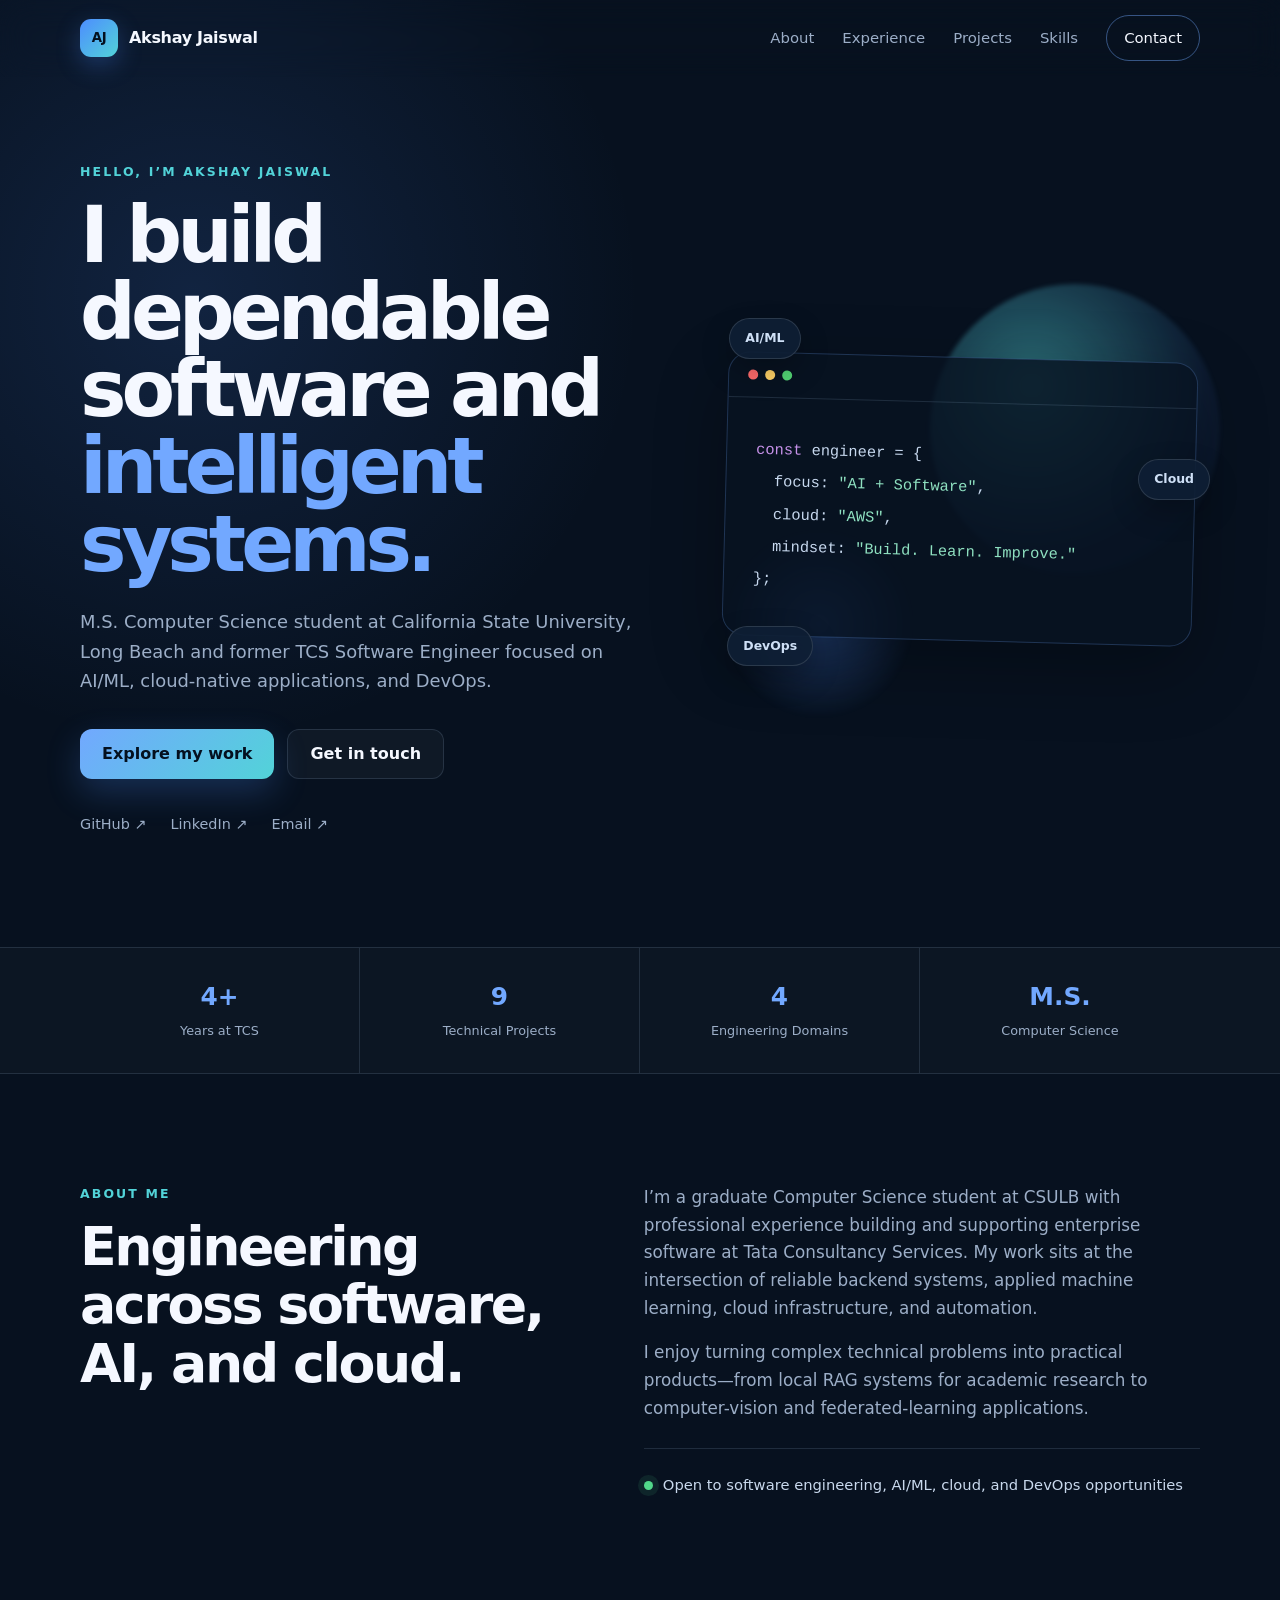
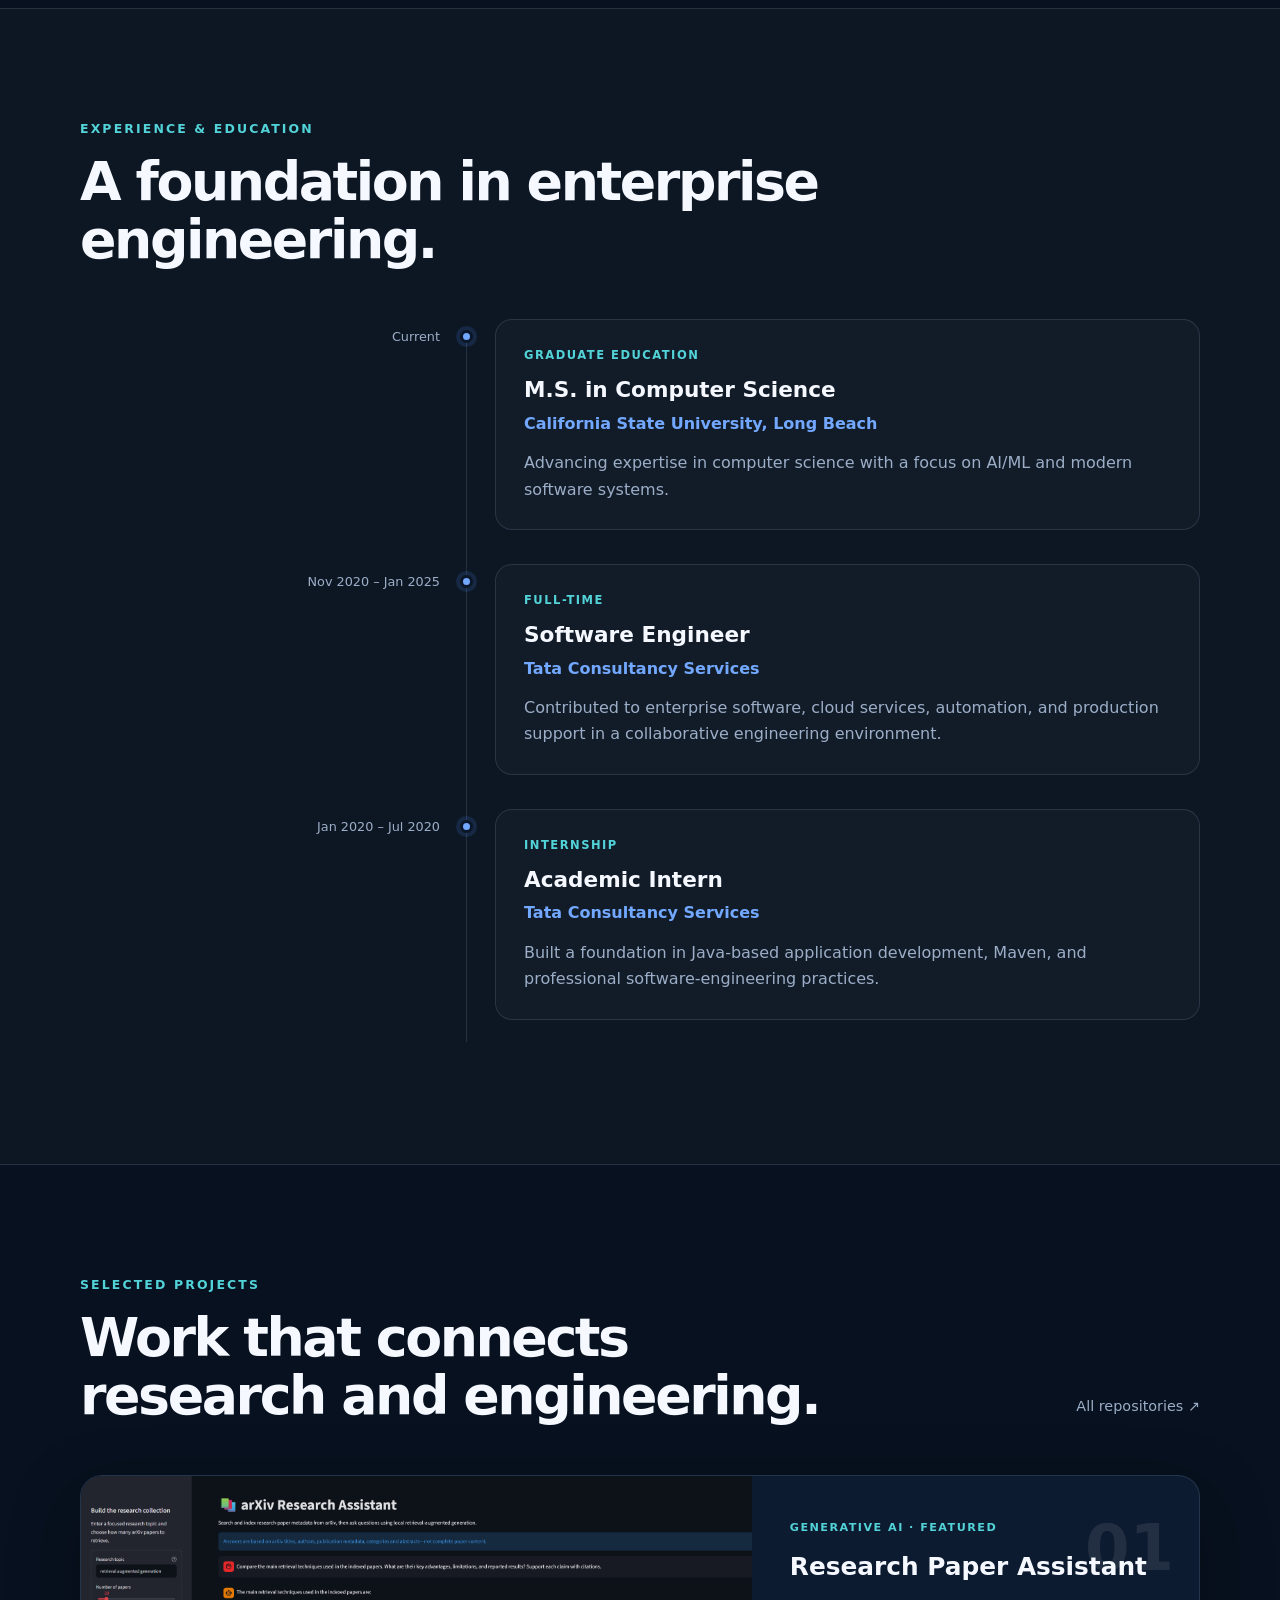
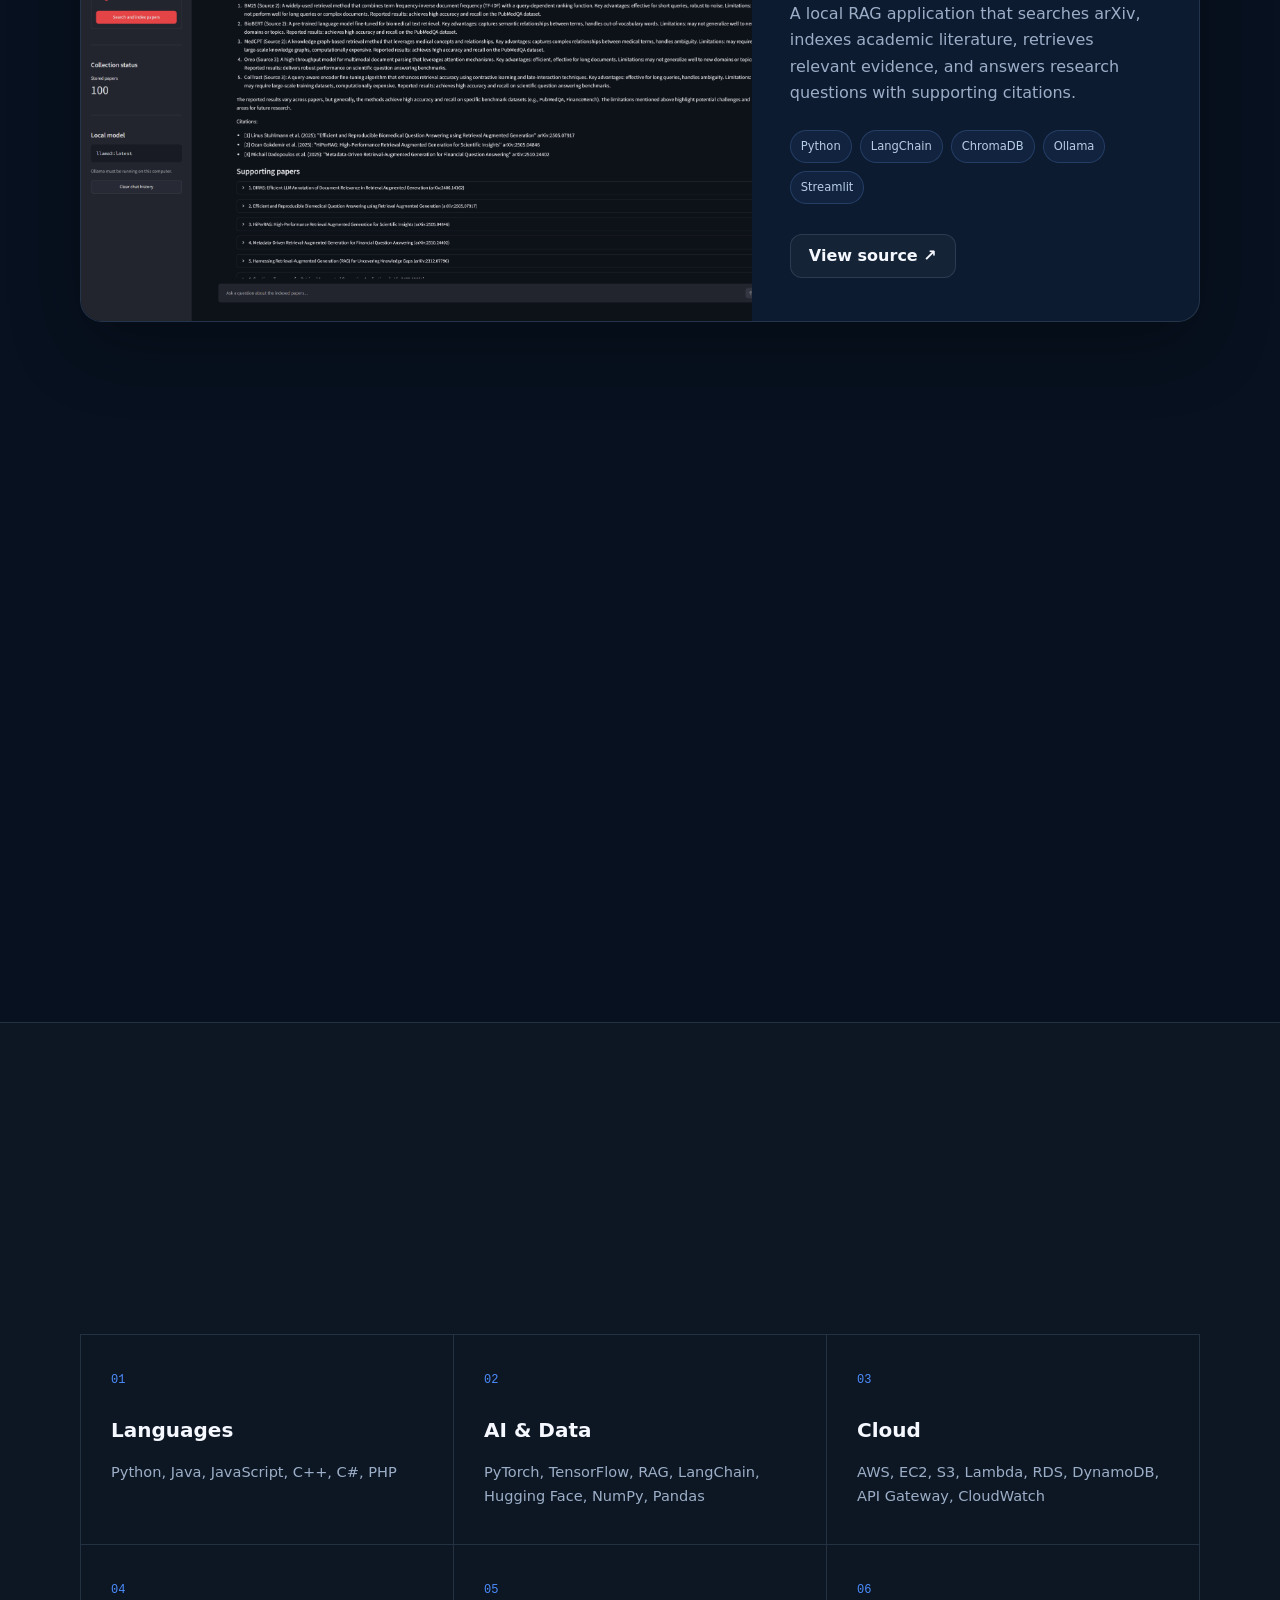
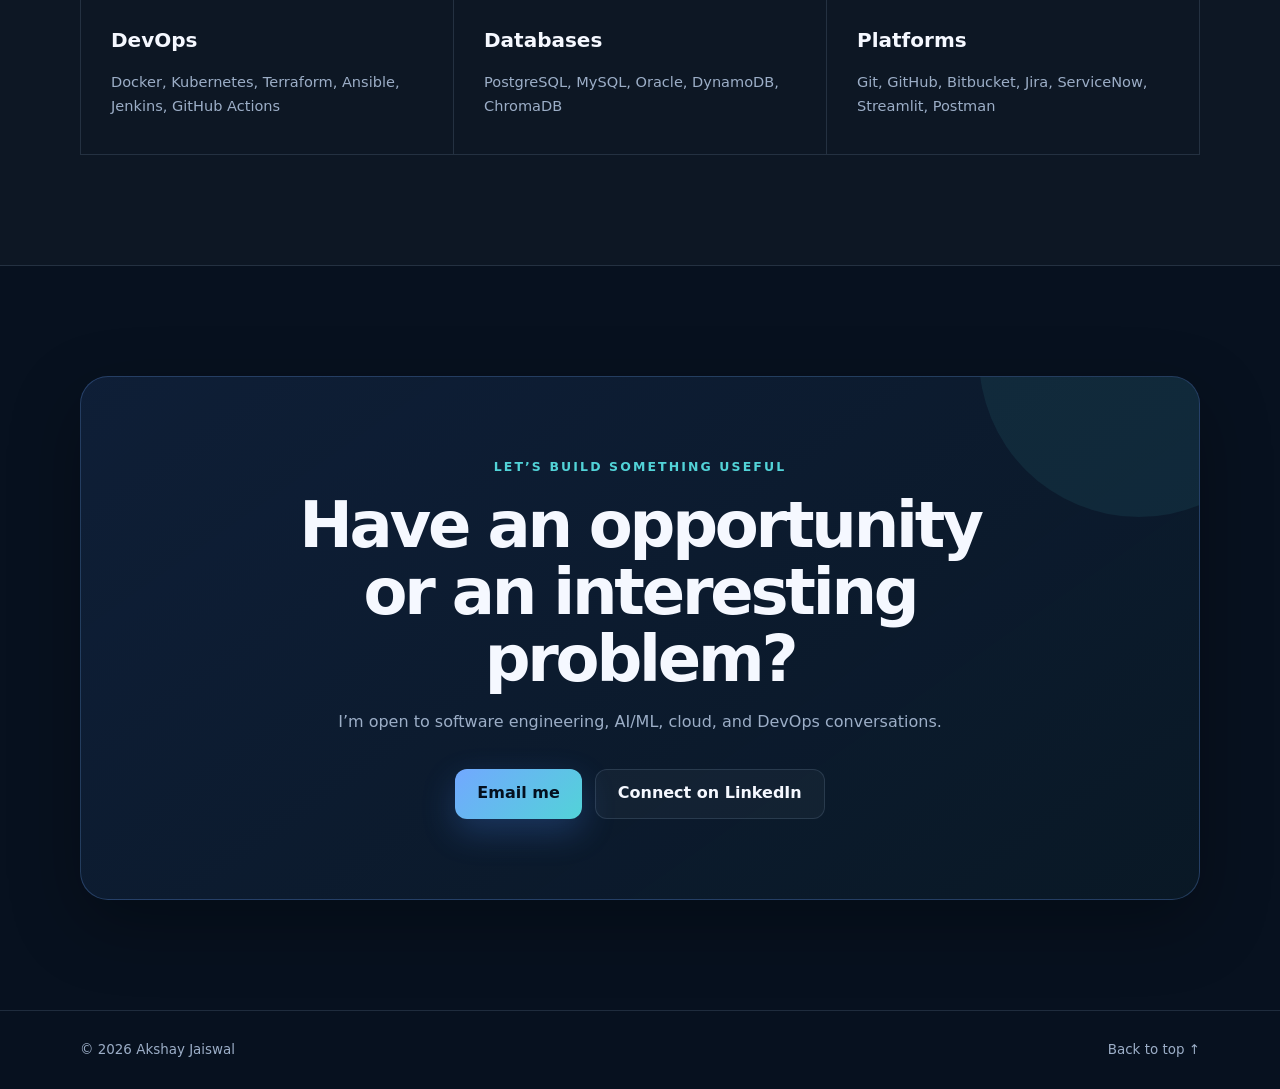
==== index.html @ 60b6bd36 "Publish portfolio website" ====
<!doctype html>
<html lang="en">
  <head>
    <meta charset="UTF-8" />
    <meta name="viewport" content="width=device-width, initial-scale=1.0" />
    <meta
      name="description"
      content="Akshay Jaiswal — Software, AI/ML, Cloud and DevOps Engineer. M.S. Computer Science student at CSULB and former TCS Software Engineer."
    />
    <meta name="theme-color" content="#07111f" />
    <title>Akshay Jaiswal | Software & AI/ML Engineer</title>
    <link rel="stylesheet" href="styles.css" />
  </head>
  <body>
    <header class="site-header" id="top">
      <nav class="nav container" aria-label="Main navigation">
        <a class="brand" href="#top" aria-label="Akshay Jaiswal home">
          <span class="brand-mark">AJ</span>
          <span>Akshay Jaiswal</span>
        </a>
        <button class="menu-toggle" type="button" aria-expanded="false" aria-controls="nav-links">
          <span></span><span></span><span></span>
          <span class="sr-only">Open navigation</span>
        </button>
        <div class="nav-links" id="nav-links">
          <a href="#about">About</a>
          <a href="#experience">Experience</a>
          <a href="#projects">Projects</a>
          <a href="#skills">Skills</a>
          <a class="nav-cta" href="#contact">Contact</a>
        </div>
      </nav>
    </header>

    <main>
      <section class="hero section container" aria-labelledby="hero-title">
        <div class="hero-copy reveal">
          <p class="eyebrow">Hello, I’m Akshay Jaiswal</p>
          <h1 id="hero-title">
            I build dependable software and
            <span>intelligent systems.</span>
          </h1>
          <p class="hero-description">
            M.S. Computer Science student at California State University, Long Beach and former
            TCS Software Engineer focused on AI/ML, cloud-native applications, and DevOps.
          </p>
          <div class="hero-actions">
            <a class="button primary" href="#projects">Explore my work</a>
            <a class="button secondary" href="mailto:jaiswalakshay57@gmail.com">Get in touch</a>
          </div>
          <div class="hero-links" aria-label="Social links">
            <a href="https://github.com/Jaiswal-Akshay" target="_blank" rel="noreferrer">GitHub ↗</a>
            <a href="https://www.linkedin.com/in/akshay-jaiswal-profile/" target="_blank" rel="noreferrer">LinkedIn ↗</a>
            <a href="mailto:jaiswalakshay57@gmail.com">Email ↗</a>
          </div>
        </div>

        <div class="hero-visual reveal" aria-label="Engineering focus areas">
          <div class="orb orb-one"></div>
          <div class="orb orb-two"></div>
          <div class="code-window">
            <div class="window-bar"><span></span><span></span><span></span></div>
            <div class="code-content">
              <p><span class="code-muted">const</span> engineer = {</p>
              <p>&nbsp;&nbsp;focus: <span class="code-string">"AI + Software"</span>,</p>
              <p>&nbsp;&nbsp;cloud: <span class="code-string">"AWS"</span>,</p>
              <p>&nbsp;&nbsp;mindset: <span class="code-string">"Build. Learn. Improve."</span></p>
              <p>};</p>
            </div>
          </div>
          <div class="floating-chip chip-one">AI/ML</div>
          <div class="floating-chip chip-two">Cloud</div>
          <div class="floating-chip chip-three">DevOps</div>
        </div>
      </section>

      <section class="metrics" aria-label="Profile highlights">
        <div class="container metric-grid">
          <div><strong>4+</strong><span>Years at TCS</span></div>
          <div><strong>9</strong><span>Technical Projects</span></div>
          <div><strong>4</strong><span>Engineering Domains</span></div>
          <div><strong>M.S.</strong><span>Computer Science</span></div>
        </div>
      </section>

      <section class="section container split-section" id="about" aria-labelledby="about-title">
        <div class="section-heading reveal">
          <p class="eyebrow">About me</p>
          <h2 id="about-title">Engineering across software, AI, and cloud.</h2>
        </div>
        <div class="about-copy reveal">
          <p>
            I’m a graduate Computer Science student at CSULB with professional experience building
            and supporting enterprise software at Tata Consultancy Services. My work sits at the
            intersection of reliable backend systems, applied machine learning, cloud infrastructure,
            and automation.
          </p>
          <p>
            I enjoy turning complex technical problems into practical products—from local RAG systems
            for academic research to computer-vision and federated-learning applications.
          </p>
          <div class="availability">
            <span class="status-dot"></span>
            Open to software engineering, AI/ML, cloud, and DevOps opportunities
          </div>
        </div>
      </section>

      <section class="section section-muted" id="experience" aria-labelledby="experience-title">
        <div class="container">
          <div class="section-heading reveal">
            <p class="eyebrow">Experience & education</p>
            <h2 id="experience-title">A foundation in enterprise engineering.</h2>
          </div>
          <div class="timeline">
            <article class="timeline-item reveal">
              <div class="timeline-marker"></div>
              <div class="timeline-date">Current</div>
              <div class="timeline-card">
                <p class="role-type">Graduate Education</p>
                <h3>M.S. in Computer Science</h3>
                <p class="organization">California State University, Long Beach</p>
                <p>Advancing expertise in computer science with a focus on AI/ML and modern software systems.</p>
              </div>
            </article>
            <article class="timeline-item reveal">
              <div class="timeline-marker"></div>
              <div class="timeline-date">Nov 2020 – Jan 2025</div>
              <div class="timeline-card">
                <p class="role-type">Full-time</p>
                <h3>Software Engineer</h3>
                <p class="organization">Tata Consultancy Services</p>
                <p>Contributed to enterprise software, cloud services, automation, and production support in a collaborative engineering environment.</p>
              </div>
            </article>
            <article class="timeline-item reveal">
              <div class="timeline-marker"></div>
              <div class="timeline-date">Jan 2020 – Jul 2020</div>
              <div class="timeline-card">
                <p class="role-type">Internship</p>
                <h3>Academic Intern</h3>
                <p class="organization">Tata Consultancy Services</p>
                <p>Built a foundation in Java-based application development, Maven, and professional software-engineering practices.</p>
              </div>
            </article>
          </div>
        </div>
      </section>

      <section class="section container" id="projects" aria-labelledby="projects-title">
        <div class="section-heading project-heading reveal">
          <div>
            <p class="eyebrow">Selected projects</p>
            <h2 id="projects-title">Work that connects research and engineering.</h2>
          </div>
          <a class="text-link" href="https://github.com/Jaiswal-Akshay?tab=repositories" target="_blank" rel="noreferrer">All repositories ↗</a>
        </div>

        <div class="featured-project reveal">
          <div class="project-image research-image">
            <img src="assets/research-paper-assistant.png" alt="Research Paper Assistant Streamlit interface" />
          </div>
          <div class="project-content">
            <div class="project-number">01</div>
            <p class="project-type">Generative AI · Featured</p>
            <h3>Research Paper Assistant</h3>
            <p>
              A local RAG application that searches arXiv, indexes academic literature, retrieves
              relevant evidence, and answers research questions with supporting citations.
            </p>
            <ul class="tag-list" aria-label="Technologies">
              <li>Python</li><li>LangChain</li><li>ChromaDB</li><li>Ollama</li><li>Streamlit</li>
            </ul>
            <a class="button secondary small" href="https://github.com/Jaiswal-Akshay/Research-Paper-Assistant" target="_blank" rel="noreferrer">View source ↗</a>
          </div>
        </div>

        <div class="project-grid">
          <article class="project-card reveal">
            <div class="card-icon">🧠</div>
            <p class="project-type">Medical AI</p>
            <h3>ChestX AI Assistant</h3>
            <p>An AI-assisted medical imaging project focused on chest X-ray analysis and practical clinical decision support.</p>
            <ul class="tag-list"><li>Python</li><li>Deep Learning</li><li>Computer Vision</li></ul>
            <a href="https://github.com/Jaiswal-Akshay/ChestX-AI-Assistant" target="_blank" rel="noreferrer">View project ↗</a>
          </article>
          <article class="project-card reveal">
            <div class="card-icon">🤝</div>
            <p class="project-type">Distributed ML</p>
            <h3>Federated Learning</h3>
            <p>Exploration of decentralized model training and model-merging techniques for privacy-aware machine learning.</p>
            <ul class="tag-list"><li>Federated Learning</li><li>PyTorch</li><li>Model Merging</li></ul>
            <a href="https://github.com/Jaiswal-Akshay/Federated-Learning---Merging-Models" target="_blank" rel="noreferrer">View project ↗</a>
          </article>
          <article class="project-card reveal">
            <div class="card-icon">🚗</div>
            <p class="project-type">Generative AI</p>
            <h3>CAR-GANs</h3>
            <p>A generative adversarial network project exploring image generation and representation learning for automobiles.</p>
            <ul class="tag-list"><li>GANs</li><li>PyTorch</li><li>Computer Vision</li></ul>
            <a href="https://github.com/Jaiswal-Akshay/CAR-GANs" target="_blank" rel="noreferrer">View project ↗</a>
          </article>
        </div>

        <details class="more-projects reveal">
          <summary>View more projects</summary>
          <div class="compact-project-grid">
            <a href="https://github.com/Jaiswal-Akshay/Machine-Vision" target="_blank" rel="noreferrer"><span>👁️</span>Machine Vision<small>Computer vision</small></a>
            <a href="https://github.com/Jaiswal-Akshay/Pneumonia-Detection-with-Transfer-Learning" target="_blank" rel="noreferrer"><span>🩺</span>Pneumonia Detection<small>Transfer learning</small></a>
            <a href="https://github.com/Jaiswal-Akshay/Diffie-Hellman" target="_blank" rel="noreferrer"><span>🔐</span>Diffie-Hellman<small>Cryptography</small></a>
            <a href="https://github.com/Jaiswal-Akshay/Zero-to-GANS" target="_blank" rel="noreferrer"><span>📚</span>Zero to GANs<small>Deep learning</small></a>
            <a href="https://github.com/AshuAhlawat/QuizLet" target="_blank" rel="noreferrer"><span>📝</span>QuizLet<small>Web application</small></a>
          </div>
        </details>
      </section>

      <section class="section section-muted" id="skills" aria-labelledby="skills-title">
        <div class="container">
          <div class="section-heading reveal">
            <p class="eyebrow">Technical toolkit</p>
            <h2 id="skills-title">Technologies I use to ship ideas.</h2>
          </div>
          <div class="skills-grid">
            <article class="skill-group reveal"><span>01</span><h3>Languages</h3><p>Python, Java, JavaScript, C++, C#, PHP</p></article>
            <article class="skill-group reveal"><span>02</span><h3>AI & Data</h3><p>PyTorch, TensorFlow, RAG, LangChain, Hugging Face, NumPy, Pandas</p></article>
            <article class="skill-group reveal"><span>03</span><h3>Cloud</h3><p>AWS, EC2, S3, Lambda, RDS, DynamoDB, API Gateway, CloudWatch</p></article>
            <article class="skill-group reveal"><span>04</span><h3>DevOps</h3><p>Docker, Kubernetes, Terraform, Ansible, Jenkins, GitHub Actions</p></article>
            <article class="skill-group reveal"><span>05</span><h3>Databases</h3><p>PostgreSQL, MySQL, Oracle, DynamoDB, ChromaDB</p></article>
            <article class="skill-group reveal"><span>06</span><h3>Platforms</h3><p>Git, GitHub, Bitbucket, Jira, ServiceNow, Streamlit, Postman</p></article>
          </div>
        </div>
      </section>

      <section class="section container contact" id="contact" aria-labelledby="contact-title">
        <div class="contact-panel reveal">
          <p class="eyebrow">Let’s build something useful</p>
          <h2 id="contact-title">Have an opportunity or an interesting problem?</h2>
          <p>I’m open to software engineering, AI/ML, cloud, and DevOps conversations.</p>
          <div class="hero-actions">
            <a class="button primary" href="mailto:jaiswalakshay57@gmail.com">Email me</a>
            <a class="button secondary" href="https://www.linkedin.com/in/akshay-jaiswal-profile/" target="_blank" rel="noreferrer">Connect on LinkedIn</a>
          </div>
        </div>
      </section>
    </main>

    <footer class="footer">
      <div class="container">
        <p>© <span id="year"></span> Akshay Jaiswal</p>
        <a href="#top">Back to top ↑</a>
      </div>
    </footer>
    <script src="script.js"></script>
  </body>
</html>
---- styles.css ----
:root {
  --bg: #07111f;
  --bg-soft: #0b1728;
  --panel: rgba(15, 31, 53, 0.8);
  --panel-solid: #0f1f35;
  --text: #f5f8ff;
  --muted: #9caec7;
  --blue: #4d8dff;
  --blue-bright: #72a8ff;
  --cyan: #52d3d8;
  --line: rgba(158, 184, 218, 0.16);
  --shadow: 0 24px 70px rgba(0, 0, 0, 0.3);
  --radius: 22px;
}

* { box-sizing: border-box; }
html { scroll-behavior: smooth; }
body {
  margin: 0;
  color: var(--text);
  background:
    radial-gradient(circle at 15% 5%, rgba(77, 141, 255, 0.15), transparent 28rem),
    var(--bg);
  font-family: Inter, ui-sans-serif, system-ui, -apple-system, BlinkMacSystemFont, "Segoe UI", sans-serif;
  line-height: 1.65;
}
a { color: inherit; text-decoration: none; }
img { display: block; max-width: 100%; }
.container { width: min(1120px, calc(100% - 40px)); margin-inline: auto; }
.section { padding: 110px 0; }
.section-muted { background: rgba(255, 255, 255, 0.025); border-block: 1px solid var(--line); }
.sr-only { position: absolute; width: 1px; height: 1px; padding: 0; margin: -1px; overflow: hidden; clip: rect(0, 0, 0, 0); white-space: nowrap; border: 0; }

.site-header { position: sticky; top: 0; z-index: 20; border-bottom: 1px solid transparent; backdrop-filter: blur(16px); }
.site-header.scrolled { background: rgba(7, 17, 31, 0.86); border-color: var(--line); }
.nav { min-height: 76px; display: flex; align-items: center; justify-content: space-between; }
.brand { display: inline-flex; align-items: center; gap: 11px; font-weight: 750; letter-spacing: -0.02em; }
.brand-mark { display: grid; place-items: center; width: 38px; height: 38px; border-radius: 11px; background: linear-gradient(135deg, var(--blue), var(--cyan)); color: #04101f; font-size: 0.83rem; box-shadow: 0 8px 24px rgba(77, 141, 255, 0.28); }
.nav-links { display: flex; align-items: center; gap: 28px; color: var(--muted); font-size: 0.93rem; }
.nav-links a { transition: color 180ms ease; }
.nav-links a:hover { color: var(--text); }
.nav-cta { padding: 10px 17px; border: 1px solid rgba(114, 168, 255, 0.45); border-radius: 999px; color: var(--text) !important; }
.menu-toggle { display: none; background: transparent; border: 0; padding: 8px; }
.menu-toggle span:not(.sr-only) { display: block; width: 24px; height: 2px; margin: 5px; background: var(--text); }

.hero { min-height: 780px; display: grid; grid-template-columns: 1.08fr 0.92fr; gap: 75px; align-items: center; padding-top: 85px; }
.eyebrow { margin: 0 0 14px; color: var(--cyan); font-size: 0.78rem; font-weight: 800; letter-spacing: 0.17em; text-transform: uppercase; }
h1, h2, h3, p { margin-top: 0; }
h1 { max-width: 760px; margin-bottom: 24px; font-size: clamp(3.1rem, 6.1vw, 5.9rem); line-height: 0.99; letter-spacing: -0.064em; }
h1 span { display: block; color: var(--blue-bright); }
.hero-description { max-width: 680px; color: var(--muted); font-size: 1.12rem; }
.hero-actions { display: flex; flex-wrap: wrap; gap: 13px; margin-top: 33px; }
.button { display: inline-flex; align-items: center; justify-content: center; min-height: 50px; padding: 0 22px; border-radius: 12px; font-weight: 750; transition: transform 180ms ease, border-color 180ms ease, background 180ms ease; }
.button:hover { transform: translateY(-2px); }
.button.primary { color: #04101f; background: linear-gradient(135deg, var(--blue-bright), var(--cyan)); box-shadow: 0 13px 34px rgba(77, 141, 255, 0.24); }
.button.secondary { border: 1px solid var(--line); background: rgba(255, 255, 255, 0.035); }
.button.secondary:hover { border-color: rgba(114, 168, 255, 0.55); }
.button.small { min-height: 44px; padding-inline: 18px; }
.hero-links { display: flex; flex-wrap: wrap; gap: 24px; margin-top: 34px; color: var(--muted); font-size: 0.9rem; }
.hero-links a:hover, .text-link:hover { color: var(--blue-bright); }

.hero-visual { position: relative; min-height: 470px; display: grid; place-items: center; }
.code-window { position: relative; z-index: 2; width: min(100%, 470px); overflow: hidden; border: 1px solid rgba(114, 168, 255, 0.23); border-radius: var(--radius); background: rgba(8, 19, 34, 0.82); box-shadow: var(--shadow); transform: rotate(1.5deg); }
.window-bar { display: flex; gap: 7px; padding: 17px 19px; border-bottom: 1px solid var(--line); }
.window-bar span { width: 10px; height: 10px; border-radius: 50%; background: #ff6b6b; }
.window-bar span:nth-child(2) { background: #ffd166; }
.window-bar span:nth-child(3) { background: #52d273; }
.code-content { padding: 36px 29px 40px; color: #c7d8ee; font: 0.96rem/2.1 ui-monospace, SFMono-Regular, Menlo, monospace; }
.code-content p { margin-bottom: 0; }
.code-muted { color: #c792ea; }
.code-string { color: #8fe1c1; }
.orb { position: absolute; border-radius: 50%; filter: blur(2px); }
.orb-one { width: 290px; height: 290px; right: -20px; top: 20px; background: radial-gradient(circle at 35% 35%, rgba(82, 211, 216, 0.48), rgba(77, 141, 255, 0.08) 65%, transparent); }
.orb-two { width: 190px; height: 190px; left: 5px; bottom: 15px; background: radial-gradient(circle at 50% 50%, rgba(77, 141, 255, 0.34), transparent 70%); }
.floating-chip { position: absolute; z-index: 3; padding: 9px 15px; border: 1px solid rgba(255, 255, 255, 0.12); border-radius: 999px; background: rgba(15, 31, 53, 0.92); color: #cfe0f6; font-size: 0.78rem; font-weight: 750; box-shadow: 0 12px 30px rgba(0, 0, 0, 0.24); }
.chip-one { top: 54px; left: 10px; }
.chip-two { right: -10px; top: 195px; }
.chip-three { left: 8px; bottom: 68px; }

.metrics { border-block: 1px solid var(--line); background: rgba(255, 255, 255, 0.02); }
.metric-grid { display: grid; grid-template-columns: repeat(4, 1fr); }
.metric-grid div { padding: 29px 22px; text-align: center; border-right: 1px solid var(--line); }
.metric-grid div:last-child { border-right: 0; }
.metric-grid strong { display: block; color: var(--blue-bright); font-size: 1.55rem; }
.metric-grid span { color: var(--muted); font-size: 0.8rem; }

.split-section { display: grid; grid-template-columns: 0.92fr 1.08fr; gap: 90px; }
.section-heading { margin-bottom: 50px; }
.section-heading h2 { max-width: 750px; margin: 0; font-size: clamp(2.25rem, 4.2vw, 3.8rem); line-height: 1.08; letter-spacing: -0.045em; }
.split-section .section-heading { margin-bottom: 0; }
.about-copy { color: var(--muted); font-size: 1.05rem; }
.availability { display: flex; align-items: center; gap: 10px; margin-top: 26px; padding-top: 24px; border-top: 1px solid var(--line); color: #c9d9ed; font-size: 0.92rem; }
.status-dot { width: 9px; height: 9px; border-radius: 50%; background: #51d88a; box-shadow: 0 0 0 6px rgba(81, 216, 138, 0.1); }

.timeline { position: relative; max-width: 900px; margin-left: auto; }
.timeline::before { content: ""; position: absolute; left: 166px; top: 12px; bottom: 12px; width: 1px; background: var(--line); }
.timeline-item { position: relative; display: grid; grid-template-columns: 140px 1fr; gap: 55px; padding-bottom: 34px; }
.timeline-marker { position: absolute; left: 160px; top: 11px; width: 13px; height: 13px; border: 3px solid var(--bg-soft); border-radius: 50%; background: var(--blue-bright); box-shadow: 0 0 0 4px rgba(77, 141, 255, 0.14); }
.timeline-date { padding-top: 7px; color: var(--muted); font-size: 0.8rem; text-align: right; }
.timeline-card { padding: 26px 28px; border: 1px solid var(--line); border-radius: 17px; background: rgba(255, 255, 255, 0.025); }
.timeline-card h3 { margin-bottom: 3px; font-size: 1.35rem; }
.role-type { margin-bottom: 7px; color: var(--cyan); font-size: 0.72rem; font-weight: 800; letter-spacing: 0.13em; text-transform: uppercase; }
.organization { margin-bottom: 13px; color: var(--blue-bright); font-weight: 700; }
.timeline-card p:last-child { margin-bottom: 0; color: var(--muted); }

.project-heading { display: flex; align-items: end; justify-content: space-between; gap: 30px; }
.text-link { flex: 0 0 auto; padding-bottom: 7px; color: var(--muted); font-size: 0.9rem; }
.featured-project { display: grid; grid-template-columns: 1.2fr 0.8fr; overflow: hidden; border: 1px solid var(--line); border-radius: var(--radius); background: var(--panel); box-shadow: var(--shadow); }
.project-image { min-height: 440px; background: #101826; }
.project-image img { width: 100%; height: 100%; object-fit: cover; object-position: left top; opacity: 0.89; transition: transform 500ms ease, opacity 300ms ease; }
.featured-project:hover .project-image img { transform: scale(1.025); opacity: 1; }
.project-content { position: relative; padding: 43px 38px; }
.project-number { position: absolute; top: 20px; right: 25px; color: rgba(255, 255, 255, 0.09); font-size: 4rem; font-weight: 900; }
.project-type { margin-bottom: 9px; color: var(--cyan); font-size: 0.7rem; font-weight: 850; letter-spacing: 0.13em; text-transform: uppercase; }
.project-content h3, .project-card h3 { margin-bottom: 13px; font-size: 1.55rem; }
.project-content > p:not(.project-type), .project-card > p:not(.project-type) { color: var(--muted); }
.tag-list { display: flex; flex-wrap: wrap; gap: 8px; margin: 24px 0 30px; padding: 0; list-style: none; }
.tag-list li { padding: 6px 10px; border: 1px solid rgba(114, 168, 255, 0.2); border-radius: 999px; color: #b9cce5; background: rgba(77, 141, 255, 0.07); font-size: 0.72rem; }
.project-grid { display: grid; grid-template-columns: repeat(3, 1fr); gap: 20px; margin-top: 20px; }
.project-card { position: relative; padding: 30px; border: 1px solid var(--line); border-radius: 18px; background: rgba(255, 255, 255, 0.025); transition: transform 220ms ease, border-color 220ms ease, background 220ms ease; }
.project-card:hover { transform: translateY(-5px); border-color: rgba(114, 168, 255, 0.35); background: rgba(255, 255, 255, 0.04); }
.card-icon { margin-bottom: 33px; font-size: 1.75rem; }
.project-card .tag-list { margin-bottom: 25px; }
.project-card > a { color: var(--blue-bright); font-weight: 750; font-size: 0.86rem; }
.more-projects { margin-top: 22px; border: 1px solid var(--line); border-radius: 18px; background: rgba(255, 255, 255, 0.02); }
.more-projects summary { padding: 21px 25px; cursor: pointer; color: #d7e5f7; font-weight: 750; }
.compact-project-grid { display: grid; grid-template-columns: repeat(5, 1fr); gap: 1px; border-top: 1px solid var(--line); background: var(--line); }
.compact-project-grid a { min-height: 145px; display: flex; flex-direction: column; justify-content: center; padding: 20px; background: var(--bg-soft); font-weight: 700; }
.compact-project-grid a:hover { background: #10233c; }
.compact-project-grid span { margin-bottom: 12px; font-size: 1.35rem; }
.compact-project-grid small { margin-top: 5px; color: var(--muted); font-weight: 500; }

.skills-grid { display: grid; grid-template-columns: repeat(3, 1fr); border-top: 1px solid var(--line); border-left: 1px solid var(--line); }
.skill-group { min-height: 210px; padding: 30px; border-right: 1px solid var(--line); border-bottom: 1px solid var(--line); }
.skill-group span { color: var(--blue); font: 0.75rem ui-monospace, monospace; }
.skill-group h3 { margin: 23px 0 13px; font-size: 1.25rem; }
.skill-group p { margin: 0; color: var(--muted); font-size: 0.91rem; }

.contact { text-align: center; }
.contact-panel { position: relative; overflow: hidden; padding: 80px 30px; border: 1px solid rgba(114, 168, 255, 0.25); border-radius: 28px; background: linear-gradient(145deg, rgba(77, 141, 255, 0.11), rgba(82, 211, 216, 0.04)); box-shadow: var(--shadow); }
.contact-panel::before { content: ""; position: absolute; width: 320px; height: 320px; right: -100px; top: -180px; border-radius: 50%; background: rgba(82, 211, 216, 0.08); }
.contact-panel h2 { max-width: 760px; margin: 0 auto 16px; font-size: clamp(2.25rem, 5vw, 4rem); line-height: 1.05; letter-spacing: -0.05em; }
.contact-panel > p:not(.eyebrow) { color: var(--muted); }
.contact-panel .hero-actions { justify-content: center; }

.footer { padding: 28px 0; border-top: 1px solid var(--line); color: var(--muted); font-size: 0.84rem; }
.footer .container { display: flex; justify-content: space-between; gap: 20px; }
.footer p { margin: 0; }
.footer a:hover { color: var(--text); }

.reveal { opacity: 0; transform: translateY(22px); transition: opacity 650ms ease, transform 650ms ease; }
.reveal.visible { opacity: 1; transform: translateY(0); }

@media (max-width: 900px) {
  .section { padding: 85px 0; }
  .hero { min-height: auto; grid-template-columns: 1fr; gap: 30px; padding-top: 95px; }
  .hero-visual { min-height: 390px; }
  .metric-grid { grid-template-columns: repeat(2, 1fr); }
  .metric-grid div:nth-child(2) { border-right: 0; }
  .metric-grid div:nth-child(-n+2) { border-bottom: 1px solid var(--line); }
  .split-section { grid-template-columns: 1fr; gap: 35px; }
  .featured-project { grid-template-columns: 1fr; }
  .project-image { min-height: 340px; }
  .project-grid, .skills-grid { grid-template-columns: repeat(2, 1fr); }
  .compact-project-grid { grid-template-columns: repeat(2, 1fr); }
}

@media (max-width: 680px) {
  .container { width: min(100% - 28px, 1120px); }
  .menu-toggle { display: block; cursor: pointer; }
  .nav-links { position: absolute; top: 76px; left: 14px; right: 14px; display: none; flex-direction: column; align-items: stretch; gap: 0; padding: 12px; border: 1px solid var(--line); border-radius: 15px; background: rgba(7, 17, 31, 0.98); box-shadow: var(--shadow); }
  .nav-links.open { display: flex; }
  .nav-links a { padding: 12px; }
  .nav-cta { margin-top: 6px; text-align: center; }
  h1 { font-size: clamp(3rem, 15vw, 4.2rem); }
  .hero-description { font-size: 1rem; }
  .hero-visual { min-height: 330px; }
  .code-content { padding: 29px 22px 32px; font-size: 0.76rem; }
  .chip-two { right: 0; }
  .project-heading { display: block; }
  .project-heading .text-link { display: inline-block; margin-top: 18px; }
  .project-grid, .skills-grid, .compact-project-grid { grid-template-columns: 1fr; }
  .project-content { padding: 33px 25px; }
  .timeline::before { left: 6px; }
  .timeline-item { grid-template-columns: 1fr; gap: 9px; padding-left: 31px; }
  .timeline-marker { left: 0; }
  .timeline-date { text-align: left; }
  .timeline-card { padding: 23px; }
  .contact-panel { padding: 60px 20px; }
  .footer .container { flex-direction: column; }
}

@media (prefers-reduced-motion: reduce) {
  html { scroll-behavior: auto; }
  *, *::before, *::after { animation-duration: 0.01ms !important; transition-duration: 0.01ms !important; }
  .reveal { opacity: 1; transform: none; }
}
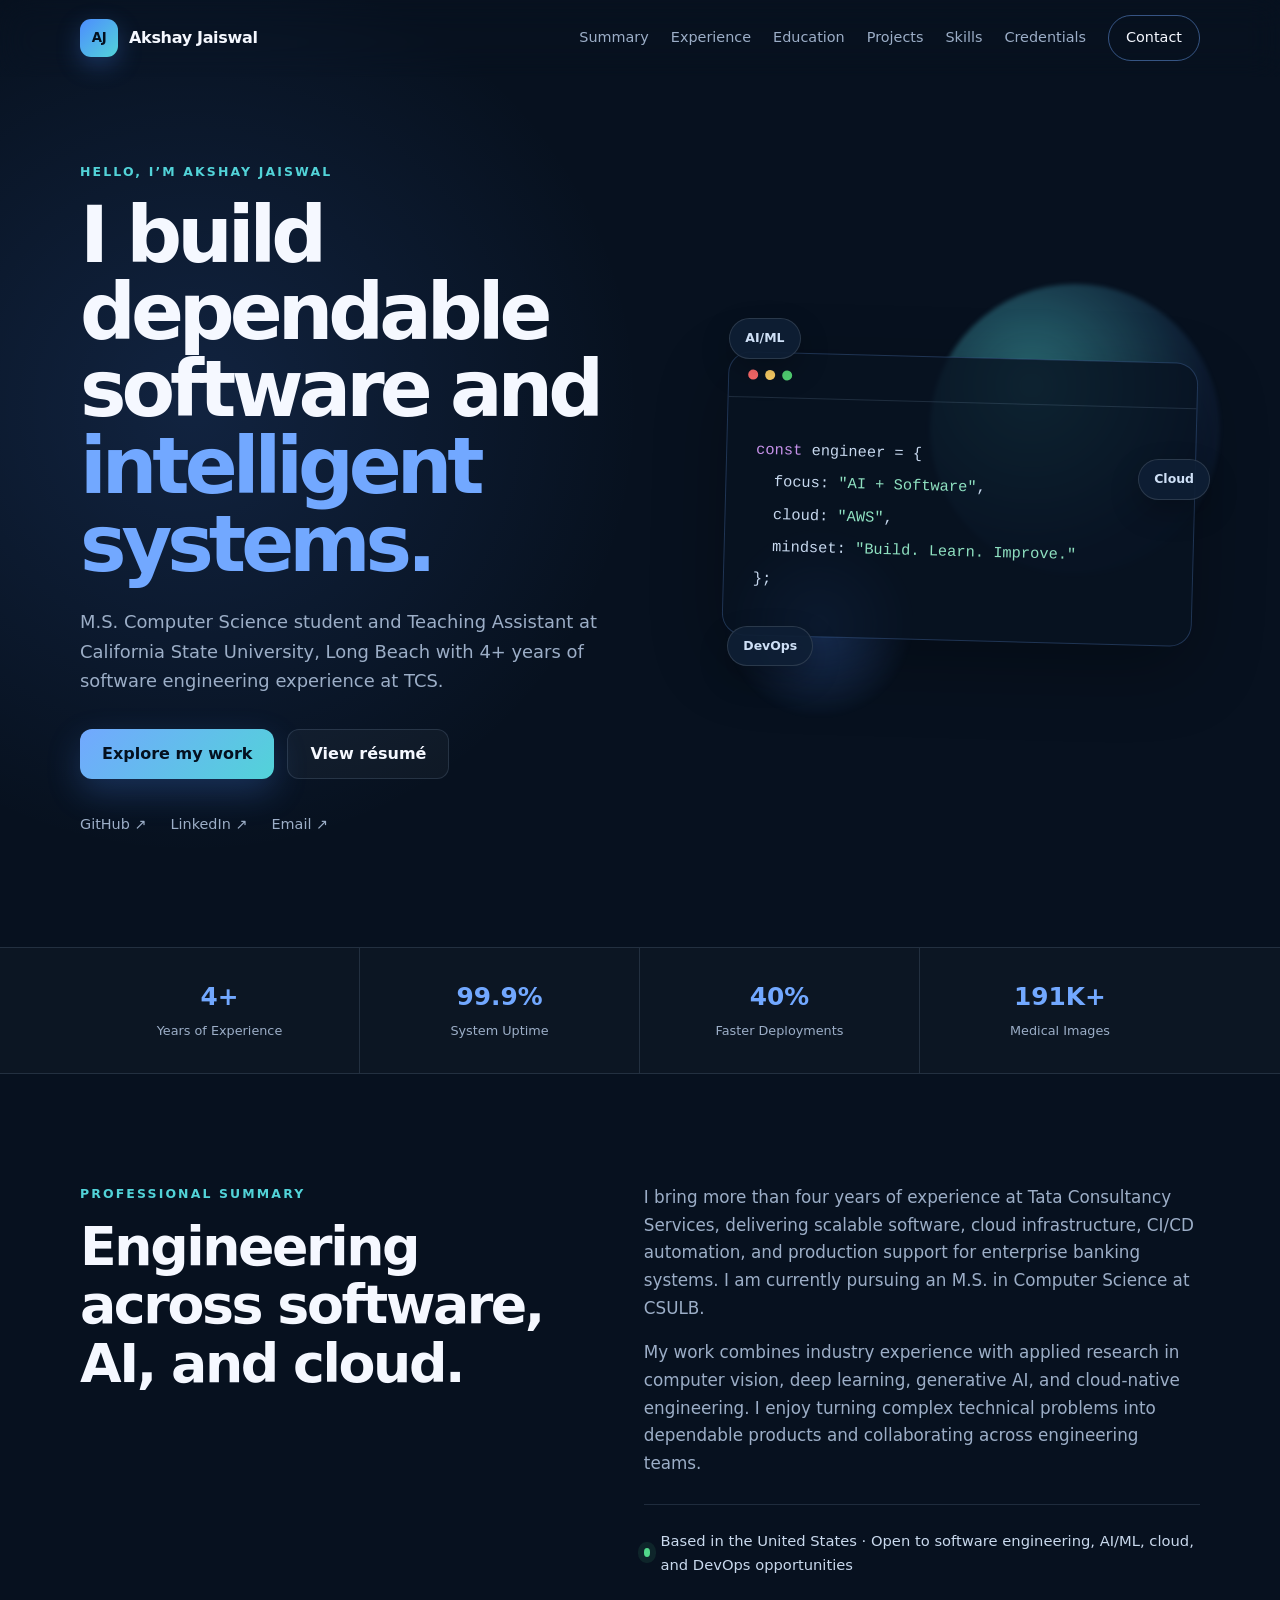
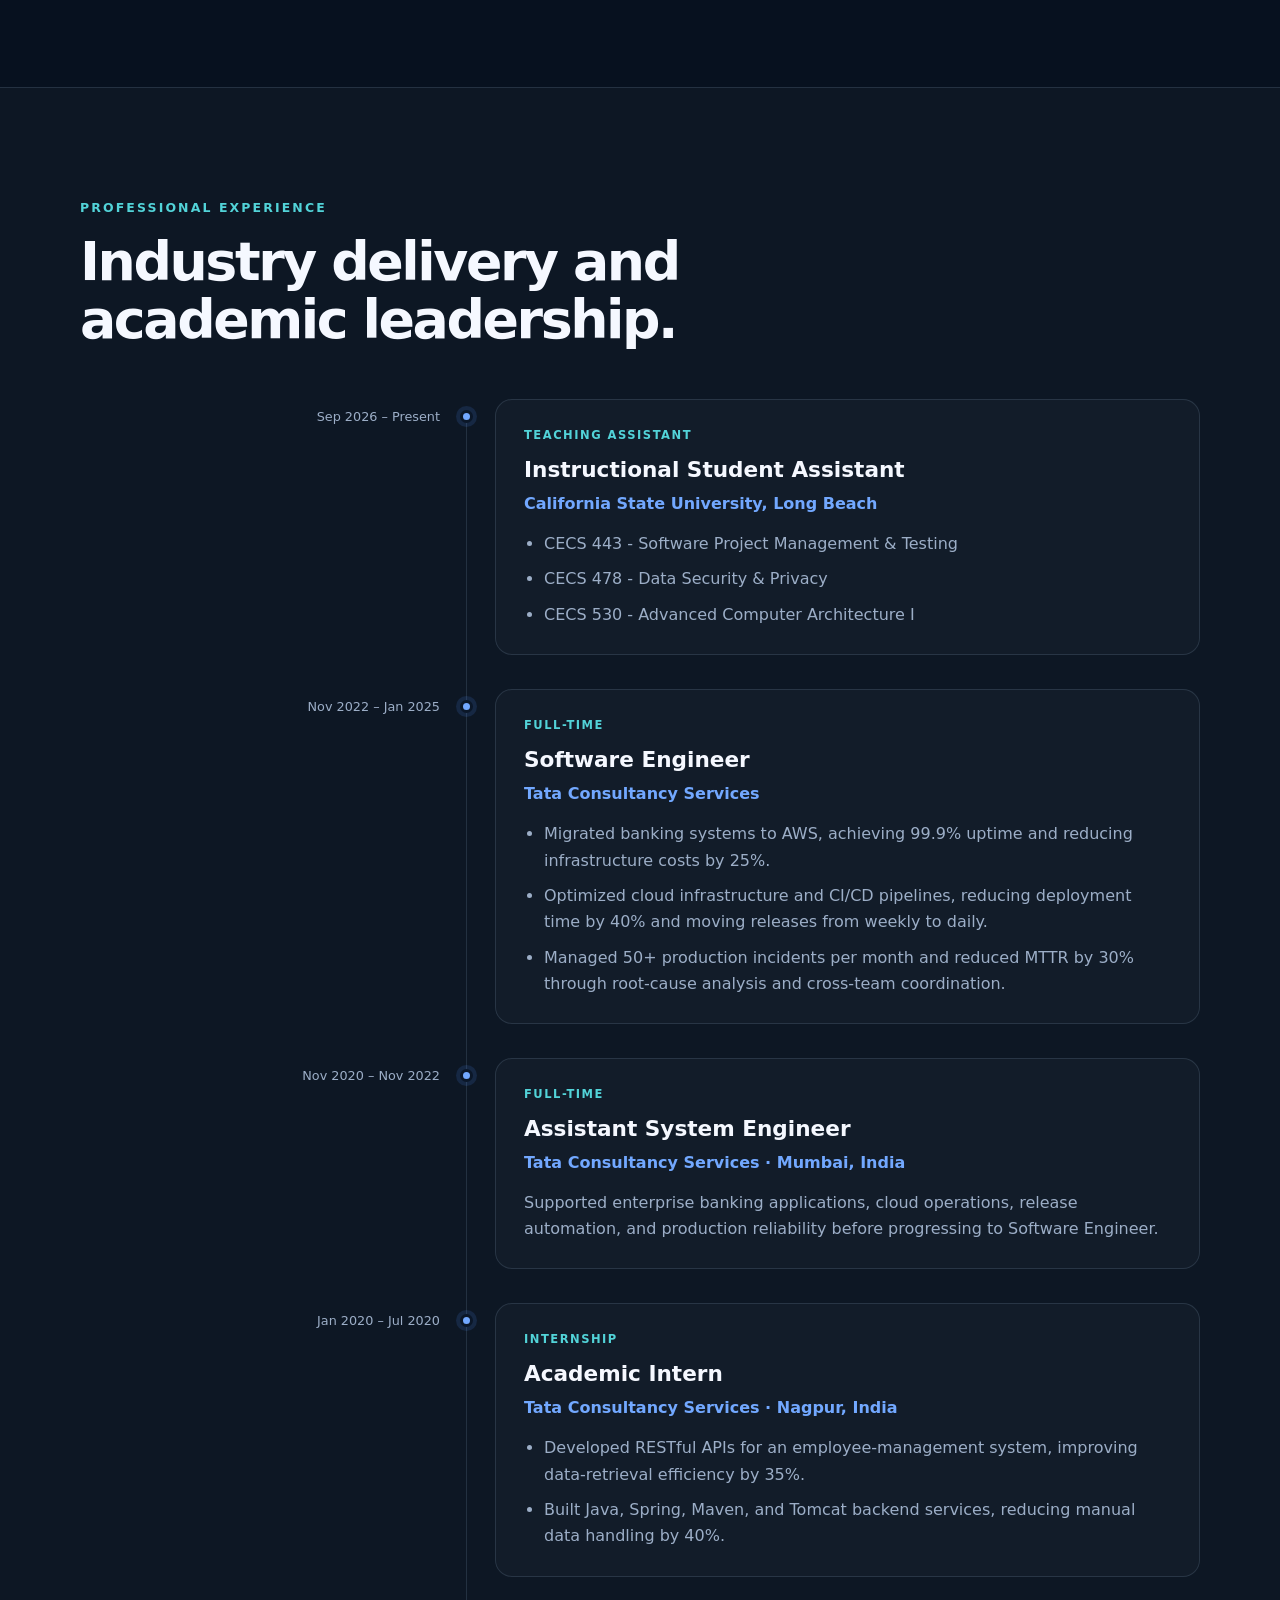
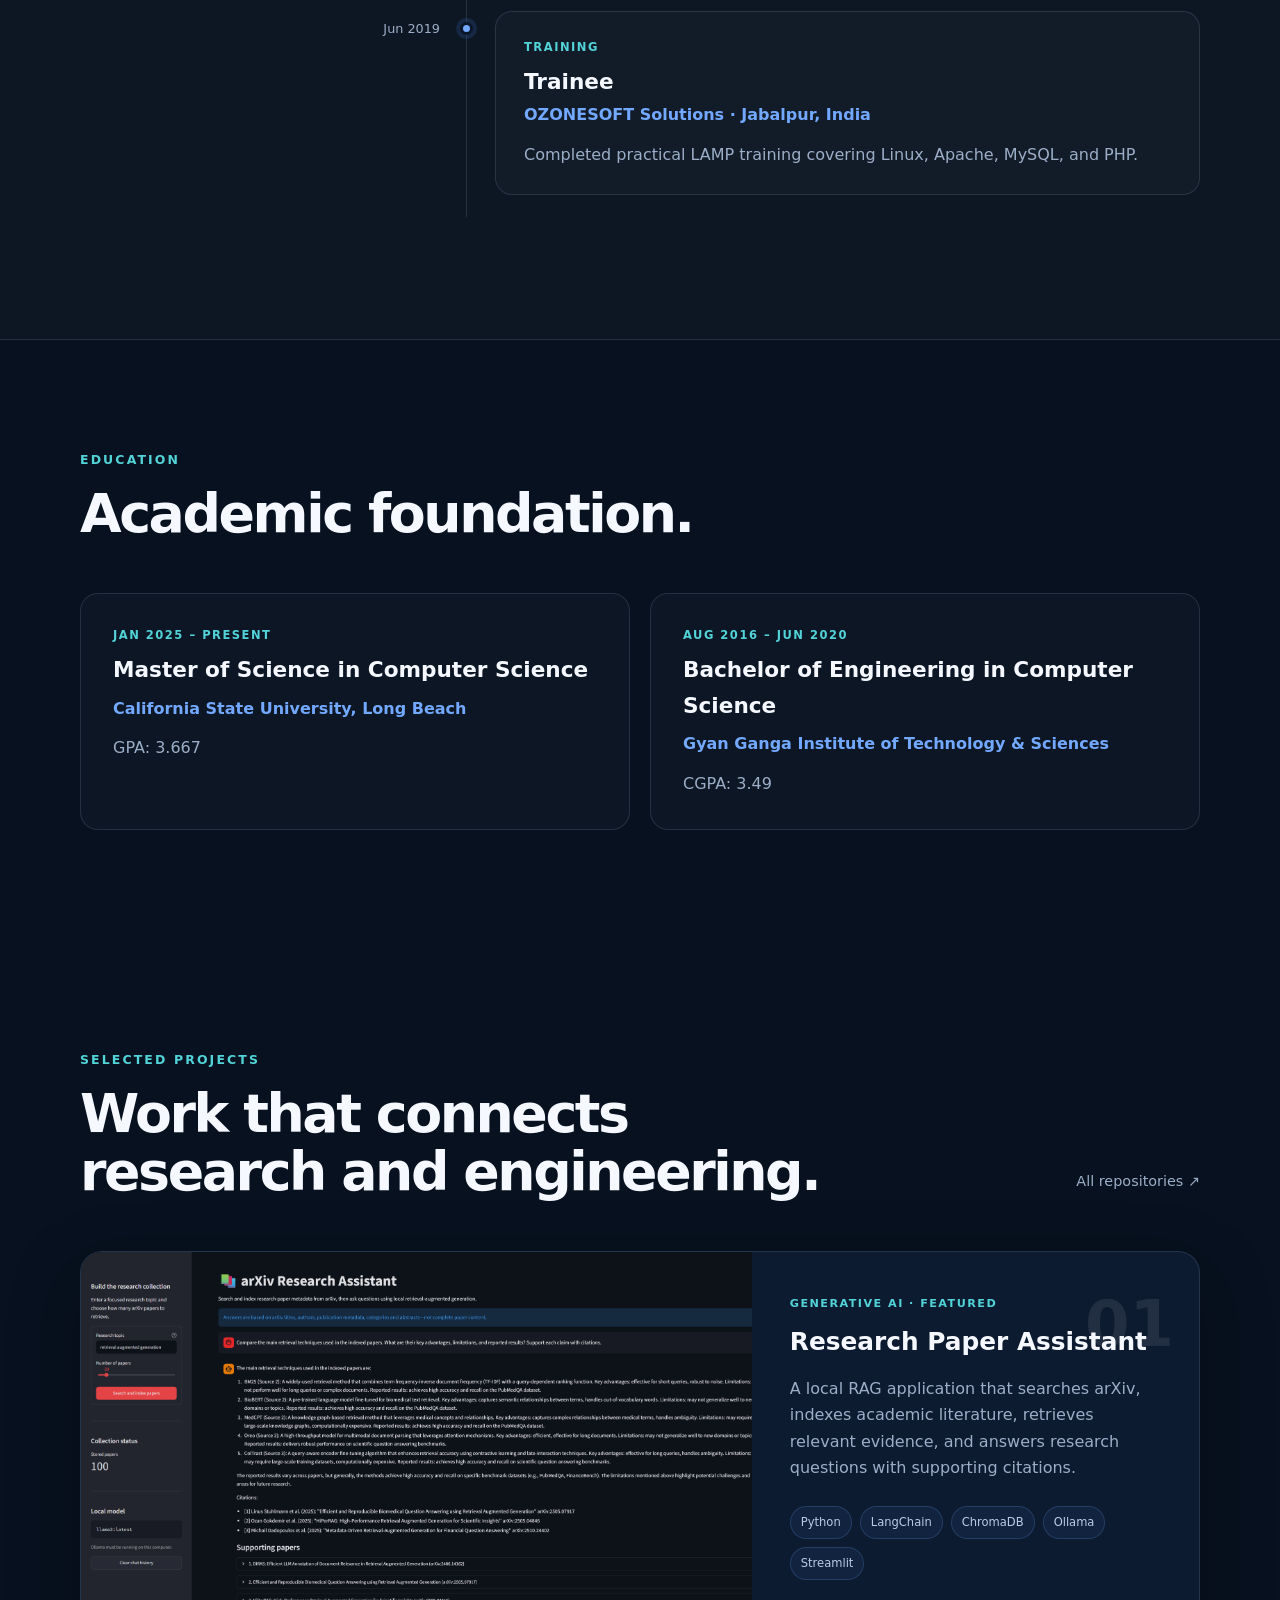
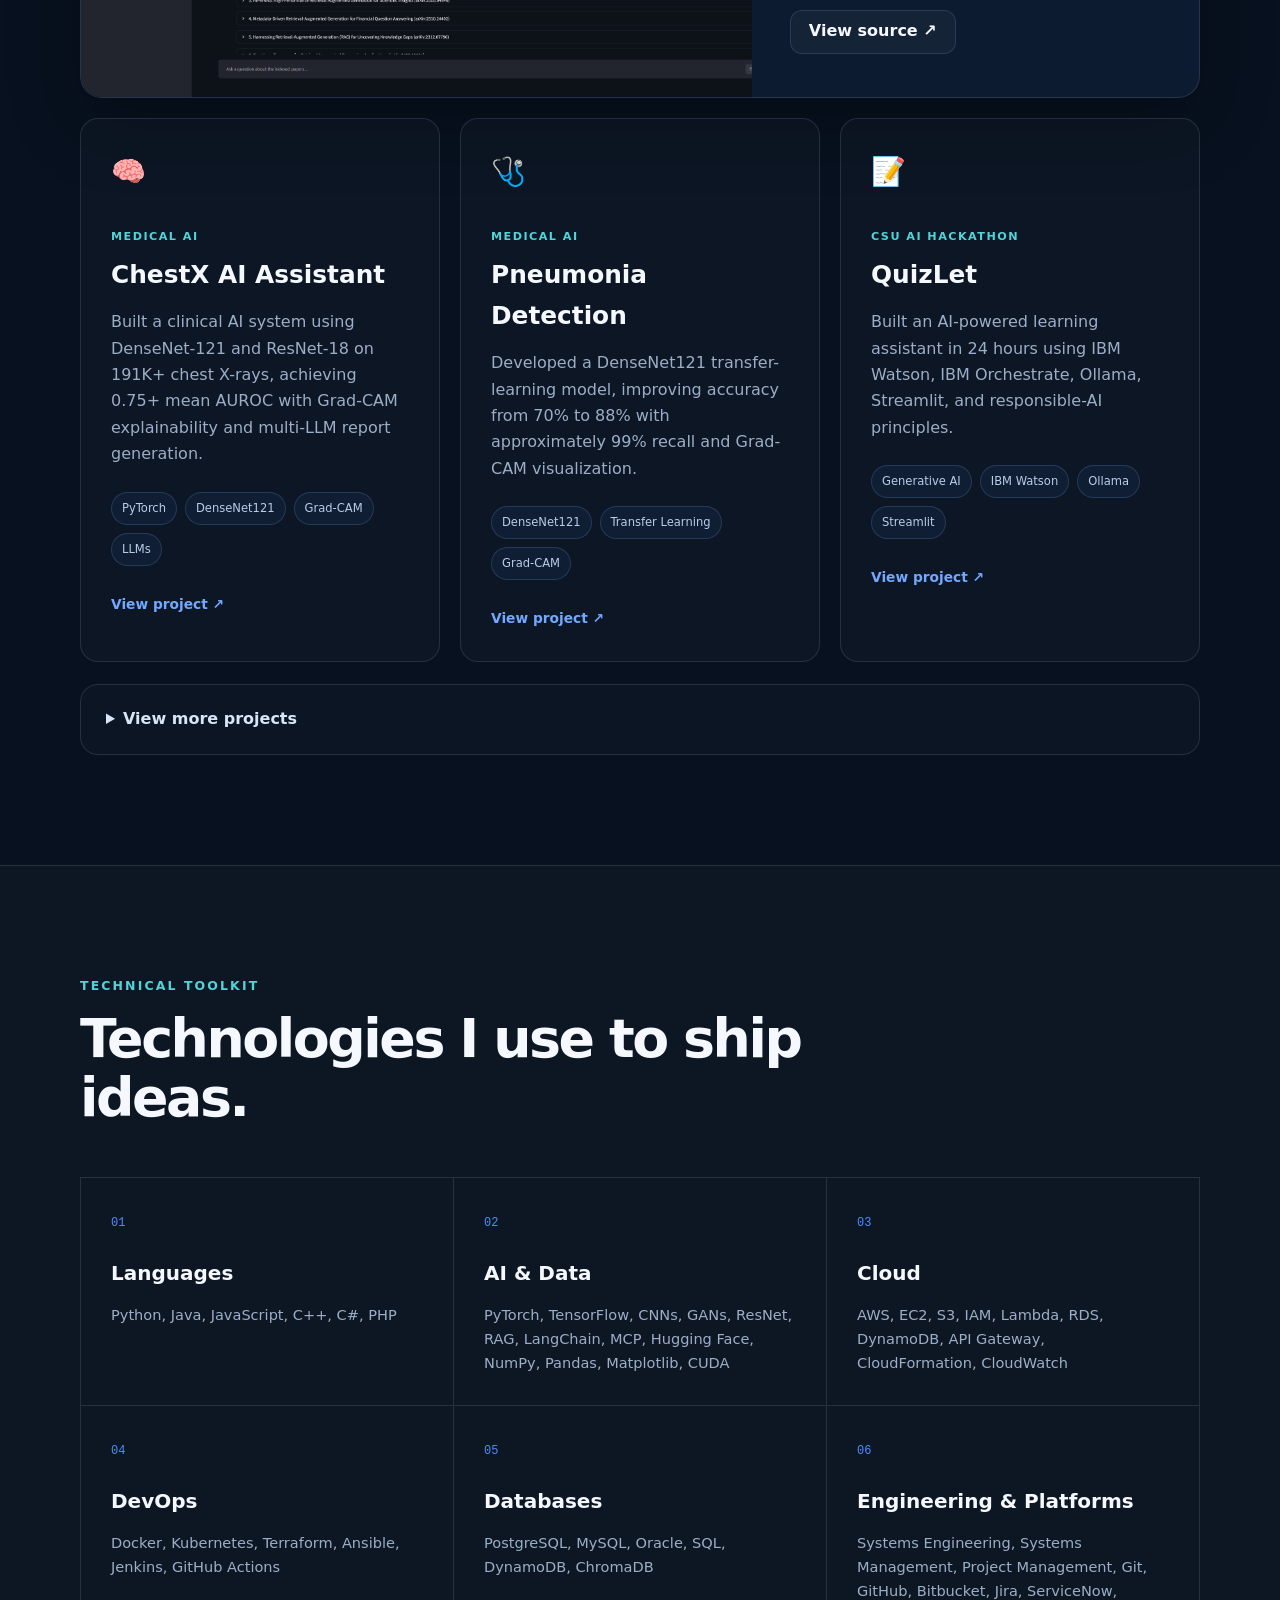
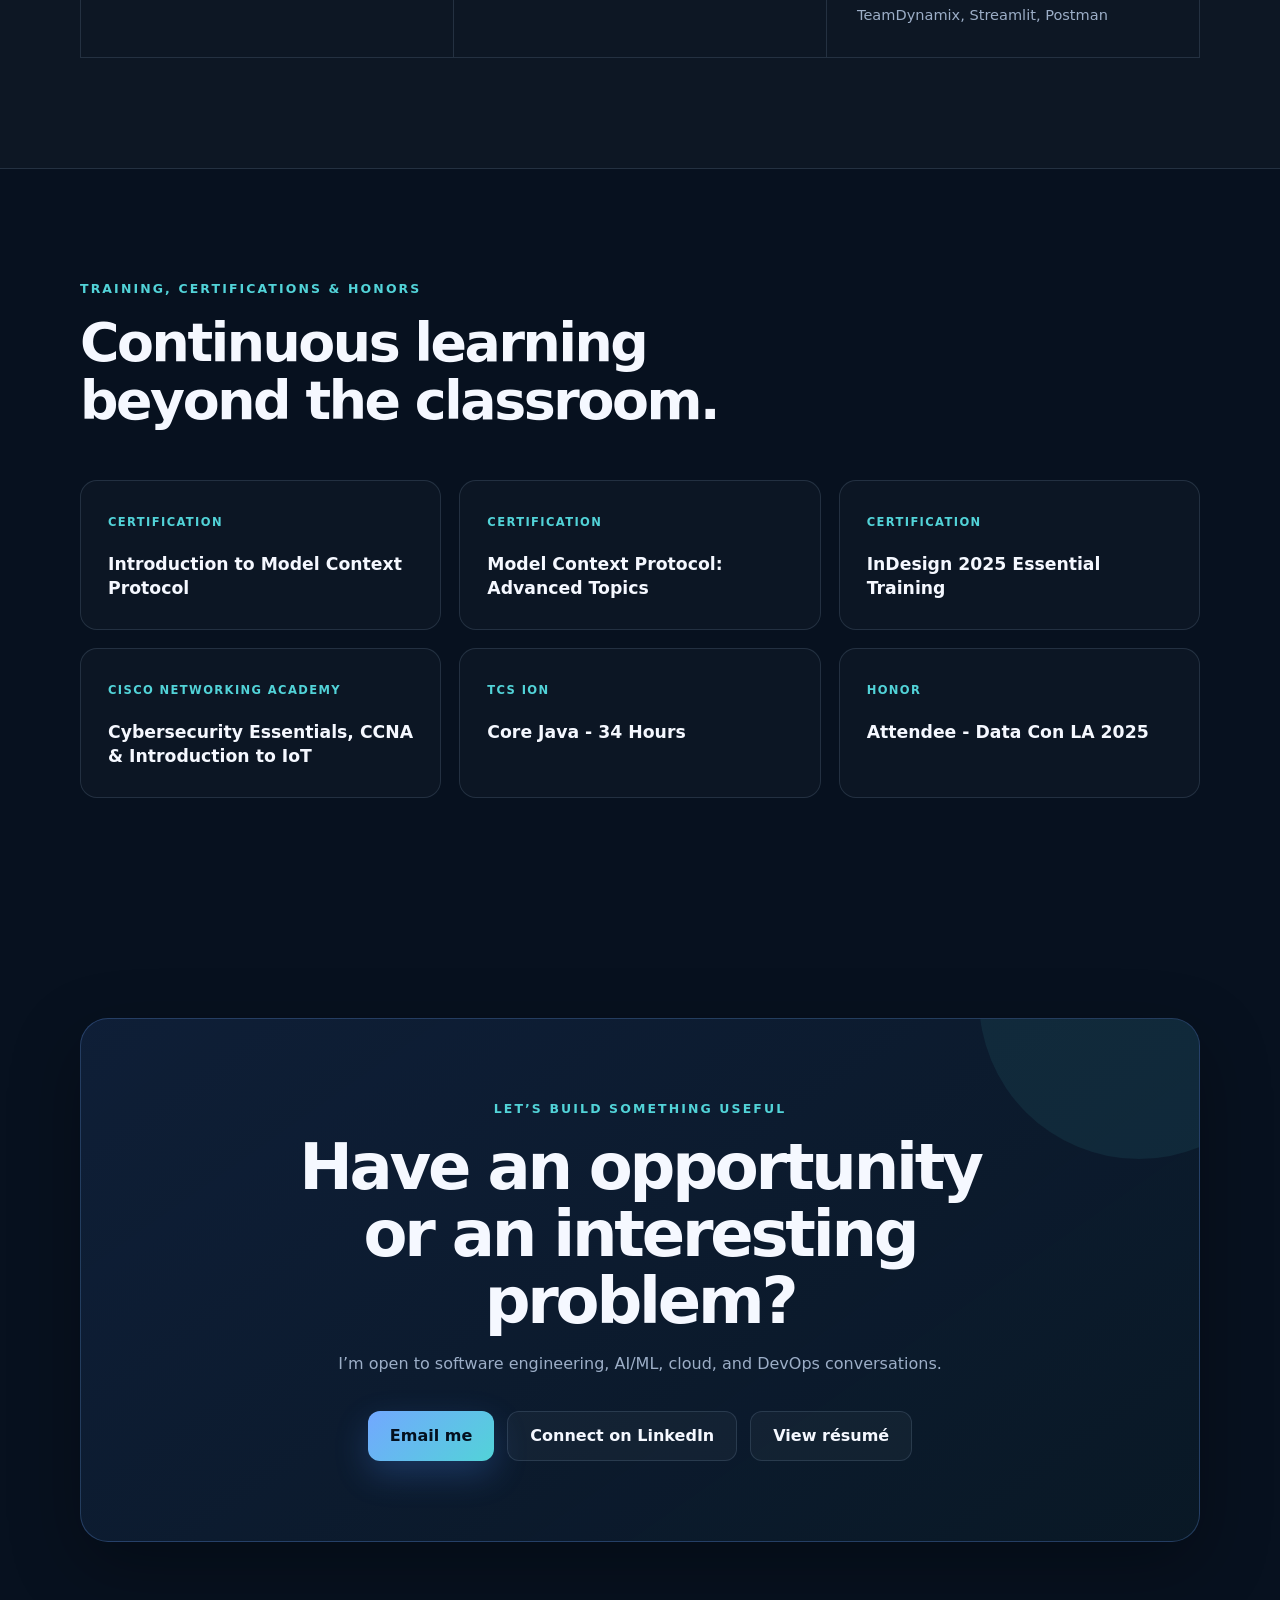
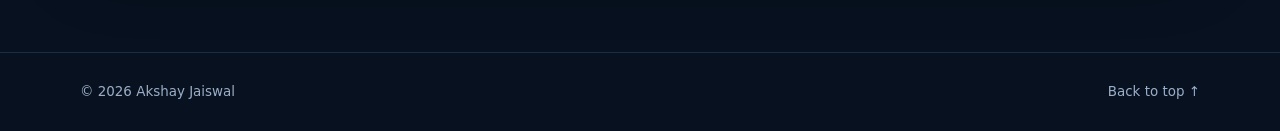
==== commit b9f2d33b: "Updates" ====
--- a/index.html
+++ b/index.html
@@ -23,10 +23,12 @@
           <span class="sr-only">Open navigation</span>
         </button>
         <div class="nav-links" id="nav-links">
-          <a href="#about">About</a>
+          <a href="#summary">Summary</a>
           <a href="#experience">Experience</a>
+          <a href="#education">Education</a>
           <a href="#projects">Projects</a>
           <a href="#skills">Skills</a>
+          <a href="#certifications">Credentials</a>
           <a class="nav-cta" href="#contact">Contact</a>
         </div>
       </nav>
@@ -41,12 +43,12 @@
             <span>intelligent systems.</span>
           </h1>
           <p class="hero-description">
-            M.S. Computer Science student at California State University, Long Beach and former
-            TCS Software Engineer focused on AI/ML, cloud-native applications, and DevOps.
+            M.S. Computer Science student and Teaching Assistant at California State University,
+            Long Beach with 4+ years of software engineering experience at TCS.
           </p>
           <div class="hero-actions">
             <a class="button primary" href="#projects">Explore my work</a>
-            <a class="button secondary" href="mailto:jaiswalakshay57@gmail.com">Get in touch</a>
+            <a class="button secondary" href="assets/Akshay-Jaiswal-Resume.pdf" target="_blank">View résumé</a>
           </div>
           <div class="hero-links" aria-label="Social links">
             <a href="https://github.com/Jaiswal-Akshay" target="_blank" rel="noreferrer">GitHub ↗</a>
@@ -76,32 +78,32 @@
 
       <section class="metrics" aria-label="Profile highlights">
         <div class="container metric-grid">
-          <div><strong>4+</strong><span>Years at TCS</span></div>
-          <div><strong>9</strong><span>Technical Projects</span></div>
-          <div><strong>4</strong><span>Engineering Domains</span></div>
-          <div><strong>M.S.</strong><span>Computer Science</span></div>
-        </div>
-      </section>
-
-      <section class="section container split-section" id="about" aria-labelledby="about-title">
+          <div><strong>4+</strong><span>Years of Experience</span></div>
+          <div><strong>99.9%</strong><span>System Uptime</span></div>
+          <div><strong>40%</strong><span>Faster Deployments</span></div>
+          <div><strong>191K+</strong><span>Medical Images</span></div>
+        </div>
+      </section>
+
+      <section class="section container split-section" id="summary" aria-labelledby="summary-title">
         <div class="section-heading reveal">
-          <p class="eyebrow">About me</p>
-          <h2 id="about-title">Engineering across software, AI, and cloud.</h2>
+          <p class="eyebrow">Professional summary</p>
+          <h2 id="summary-title">Engineering across software, AI, and cloud.</h2>
         </div>
         <div class="about-copy reveal">
           <p>
-            I’m a graduate Computer Science student at CSULB with professional experience building
-            and supporting enterprise software at Tata Consultancy Services. My work sits at the
-            intersection of reliable backend systems, applied machine learning, cloud infrastructure,
-            and automation.
+            I bring more than four years of experience at Tata Consultancy Services, delivering
+            scalable software, cloud infrastructure, CI/CD automation, and production support for
+            enterprise banking systems. I am currently pursuing an M.S. in Computer Science at CSULB.
           </p>
           <p>
-            I enjoy turning complex technical problems into practical products—from local RAG systems
-            for academic research to computer-vision and federated-learning applications.
+            My work combines industry experience with applied research in computer vision, deep
+            learning, generative AI, and cloud-native engineering. I enjoy turning complex technical
+            problems into dependable products and collaborating across engineering teams.
           </p>
           <div class="availability">
             <span class="status-dot"></span>
-            Open to software engineering, AI/ML, cloud, and DevOps opportunities
+            Based in the United States · Open to software engineering, AI/ML, cloud, and DevOps opportunities
           </div>
         </div>
       </section>
@@ -109,28 +111,46 @@
       <section class="section section-muted" id="experience" aria-labelledby="experience-title">
         <div class="container">
           <div class="section-heading reveal">
-            <p class="eyebrow">Experience & education</p>
-            <h2 id="experience-title">A foundation in enterprise engineering.</h2>
+            <p class="eyebrow">Professional experience</p>
+            <h2 id="experience-title">Industry delivery and academic leadership.</h2>
           </div>
           <div class="timeline">
             <article class="timeline-item reveal">
               <div class="timeline-marker"></div>
-              <div class="timeline-date">Current</div>
-              <div class="timeline-card">
-                <p class="role-type">Graduate Education</p>
-                <h3>M.S. in Computer Science</h3>
+              <div class="timeline-date">Sep 2026 – Present</div>
+              <div class="timeline-card">
+                <p class="role-type">Teaching Assistant</p>
+                <h3>Instructional Student Assistant</h3>
                 <p class="organization">California State University, Long Beach</p>
-                <p>Advancing expertise in computer science with a focus on AI/ML and modern software systems.</p>
-              </div>
-            </article>
-            <article class="timeline-item reveal">
-              <div class="timeline-marker"></div>
-              <div class="timeline-date">Nov 2020 – Jan 2025</div>
+                <ul class="achievement-list">
+                  <li>CECS 443 - Software Project Management &amp; Testing</li>
+                  <li>CECS 478 - Data Security &amp; Privacy</li>
+                  <li>CECS 530 - Advanced Computer Architecture I</li>
+                </ul>
+              </div>
+            </article>
+            <article class="timeline-item reveal">
+              <div class="timeline-marker"></div>
+              <div class="timeline-date">Nov 2022 – Jan 2025</div>
               <div class="timeline-card">
                 <p class="role-type">Full-time</p>
                 <h3>Software Engineer</h3>
                 <p class="organization">Tata Consultancy Services</p>
-                <p>Contributed to enterprise software, cloud services, automation, and production support in a collaborative engineering environment.</p>
+                <ul class="achievement-list">
+                  <li>Migrated banking systems to AWS, achieving 99.9% uptime and reducing infrastructure costs by 25%.</li>
+                  <li>Optimized cloud infrastructure and CI/CD pipelines, reducing deployment time by 40% and moving releases from weekly to daily.</li>
+                  <li>Managed 50+ production incidents per month and reduced MTTR by 30% through root-cause analysis and cross-team coordination.</li>
+                </ul>
+              </div>
+            </article>
+            <article class="timeline-item reveal">
+              <div class="timeline-marker"></div>
+              <div class="timeline-date">Nov 2020 – Nov 2022</div>
+              <div class="timeline-card">
+                <p class="role-type">Full-time</p>
+                <h3>Assistant System Engineer</h3>
+                <p class="organization">Tata Consultancy Services · Mumbai, India</p>
+                <p>Supported enterprise banking applications, cloud operations, release automation, and production reliability before progressing to Software Engineer.</p>
               </div>
             </article>
             <article class="timeline-item reveal">
@@ -139,11 +159,45 @@
               <div class="timeline-card">
                 <p class="role-type">Internship</p>
                 <h3>Academic Intern</h3>
-                <p class="organization">Tata Consultancy Services</p>
-                <p>Built a foundation in Java-based application development, Maven, and professional software-engineering practices.</p>
-              </div>
-            </article>
-          </div>
+                <p class="organization">Tata Consultancy Services · Nagpur, India</p>
+                <ul class="achievement-list">
+                  <li>Developed RESTful APIs for an employee-management system, improving data-retrieval efficiency by 35%.</li>
+                  <li>Built Java, Spring, Maven, and Tomcat backend services, reducing manual data handling by 40%.</li>
+                </ul>
+              </div>
+            </article>
+            <article class="timeline-item reveal">
+              <div class="timeline-marker"></div>
+              <div class="timeline-date">Jun 2019</div>
+              <div class="timeline-card">
+                <p class="role-type">Training</p>
+                <h3>Trainee</h3>
+                <p class="organization">OZONESOFT Solutions · Jabalpur, India</p>
+                <p>Completed practical LAMP training covering Linux, Apache, MySQL, and PHP.</p>
+              </div>
+            </article>
+          </div>
+        </div>
+      </section>
+
+      <section class="section container" id="education" aria-labelledby="education-title">
+        <div class="section-heading reveal">
+          <p class="eyebrow">Education</p>
+          <h2 id="education-title">Academic foundation.</h2>
+        </div>
+        <div class="education-grid">
+          <article class="education-card reveal">
+            <p class="role-type">Jan 2025 – Present</p>
+            <h3>Master of Science in Computer Science</h3>
+            <p class="organization">California State University, Long Beach</p>
+            <p>GPA: 3.667</p>
+          </article>
+          <article class="education-card reveal">
+            <p class="role-type">Aug 2016 – Jun 2020</p>
+            <h3>Bachelor of Engineering in Computer Science</h3>
+            <p class="organization">Gyan Ganga Institute of Technology &amp; Sciences</p>
+            <p>CGPA: 3.49</p>
+          </article>
         </div>
       </section>
 
@@ -180,25 +234,25 @@
             <div class="card-icon">🧠</div>
             <p class="project-type">Medical AI</p>
             <h3>ChestX AI Assistant</h3>
-            <p>An AI-assisted medical imaging project focused on chest X-ray analysis and practical clinical decision support.</p>
-            <ul class="tag-list"><li>Python</li><li>Deep Learning</li><li>Computer Vision</li></ul>
+            <p>Built a clinical AI system using DenseNet-121 and ResNet-18 on 191K+ chest X-rays, achieving 0.75+ mean AUROC with Grad-CAM explainability and multi-LLM report generation.</p>
+            <ul class="tag-list"><li>PyTorch</li><li>DenseNet121</li><li>Grad-CAM</li><li>LLMs</li></ul>
             <a href="https://github.com/Jaiswal-Akshay/ChestX-AI-Assistant" target="_blank" rel="noreferrer">View project ↗</a>
           </article>
           <article class="project-card reveal">
-            <div class="card-icon">🤝</div>
-            <p class="project-type">Distributed ML</p>
-            <h3>Federated Learning</h3>
-            <p>Exploration of decentralized model training and model-merging techniques for privacy-aware machine learning.</p>
-            <ul class="tag-list"><li>Federated Learning</li><li>PyTorch</li><li>Model Merging</li></ul>
-            <a href="https://github.com/Jaiswal-Akshay/Federated-Learning---Merging-Models" target="_blank" rel="noreferrer">View project ↗</a>
+            <div class="card-icon">🩺</div>
+            <p class="project-type">Medical AI</p>
+            <h3>Pneumonia Detection</h3>
+            <p>Developed a DenseNet121 transfer-learning model, improving accuracy from 70% to 88% with approximately 99% recall and Grad-CAM visualization.</p>
+            <ul class="tag-list"><li>DenseNet121</li><li>Transfer Learning</li><li>Grad-CAM</li></ul>
+            <a href="https://github.com/Jaiswal-Akshay/Pneumonia-Detection-with-Transfer-Learning" target="_blank" rel="noreferrer">View project ↗</a>
           </article>
           <article class="project-card reveal">
-            <div class="card-icon">🚗</div>
-            <p class="project-type">Generative AI</p>
-            <h3>CAR-GANs</h3>
-            <p>A generative adversarial network project exploring image generation and representation learning for automobiles.</p>
-            <ul class="tag-list"><li>GANs</li><li>PyTorch</li><li>Computer Vision</li></ul>
-            <a href="https://github.com/Jaiswal-Akshay/CAR-GANs" target="_blank" rel="noreferrer">View project ↗</a>
+            <div class="card-icon">📝</div>
+            <p class="project-type">CSU AI Hackathon</p>
+            <h3>QuizLet</h3>
+            <p>Built an AI-powered learning assistant in 24 hours using IBM Watson, IBM Orchestrate, Ollama, Streamlit, and responsible-AI principles.</p>
+            <ul class="tag-list"><li>Generative AI</li><li>IBM Watson</li><li>Ollama</li><li>Streamlit</li></ul>
+            <a href="https://github.com/AshuAhlawat/QuizLet" target="_blank" rel="noreferrer">View project ↗</a>
           </article>
         </div>
 
@@ -206,10 +260,10 @@
           <summary>View more projects</summary>
           <div class="compact-project-grid">
             <a href="https://github.com/Jaiswal-Akshay/Machine-Vision" target="_blank" rel="noreferrer"><span>👁️</span>Machine Vision<small>Computer vision</small></a>
-            <a href="https://github.com/Jaiswal-Akshay/Pneumonia-Detection-with-Transfer-Learning" target="_blank" rel="noreferrer"><span>🩺</span>Pneumonia Detection<small>Transfer learning</small></a>
+            <a href="https://github.com/Jaiswal-Akshay/Federated-Learning---Merging-Models" target="_blank" rel="noreferrer"><span>🤝</span>Federated Learning<small>Privacy-aware ML</small></a>
+            <a href="https://github.com/Jaiswal-Akshay/CAR-GANs" target="_blank" rel="noreferrer"><span>🚗</span>CAR-GANs<small>Generative modeling</small></a>
             <a href="https://github.com/Jaiswal-Akshay/Diffie-Hellman" target="_blank" rel="noreferrer"><span>🔐</span>Diffie-Hellman<small>Cryptography</small></a>
             <a href="https://github.com/Jaiswal-Akshay/Zero-to-GANS" target="_blank" rel="noreferrer"><span>📚</span>Zero to GANs<small>Deep learning</small></a>
-            <a href="https://github.com/AshuAhlawat/QuizLet" target="_blank" rel="noreferrer"><span>📝</span>QuizLet<small>Web application</small></a>
           </div>
         </details>
       </section>
@@ -222,12 +276,27 @@
           </div>
           <div class="skills-grid">
             <article class="skill-group reveal"><span>01</span><h3>Languages</h3><p>Python, Java, JavaScript, C++, C#, PHP</p></article>
-            <article class="skill-group reveal"><span>02</span><h3>AI & Data</h3><p>PyTorch, TensorFlow, RAG, LangChain, Hugging Face, NumPy, Pandas</p></article>
-            <article class="skill-group reveal"><span>03</span><h3>Cloud</h3><p>AWS, EC2, S3, Lambda, RDS, DynamoDB, API Gateway, CloudWatch</p></article>
+            <article class="skill-group reveal"><span>02</span><h3>AI &amp; Data</h3><p>PyTorch, TensorFlow, CNNs, GANs, ResNet, RAG, LangChain, MCP, Hugging Face, NumPy, Pandas, Matplotlib, CUDA</p></article>
+            <article class="skill-group reveal"><span>03</span><h3>Cloud</h3><p>AWS, EC2, S3, IAM, Lambda, RDS, DynamoDB, API Gateway, CloudFormation, CloudWatch</p></article>
             <article class="skill-group reveal"><span>04</span><h3>DevOps</h3><p>Docker, Kubernetes, Terraform, Ansible, Jenkins, GitHub Actions</p></article>
-            <article class="skill-group reveal"><span>05</span><h3>Databases</h3><p>PostgreSQL, MySQL, Oracle, DynamoDB, ChromaDB</p></article>
-            <article class="skill-group reveal"><span>06</span><h3>Platforms</h3><p>Git, GitHub, Bitbucket, Jira, ServiceNow, Streamlit, Postman</p></article>
-          </div>
+            <article class="skill-group reveal"><span>05</span><h3>Databases</h3><p>PostgreSQL, MySQL, Oracle, SQL, DynamoDB, ChromaDB</p></article>
+            <article class="skill-group reveal"><span>06</span><h3>Engineering &amp; Platforms</h3><p>Systems Engineering, Systems Management, Project Management, Git, GitHub, Bitbucket, Jira, ServiceNow, TeamDynamix, Streamlit, Postman</p></article>
+          </div>
+        </div>
+      </section>
+
+      <section class="section container" id="certifications" aria-labelledby="certifications-title">
+        <div class="section-heading reveal">
+          <p class="eyebrow">Training, certifications &amp; honors</p>
+          <h2 id="certifications-title">Continuous learning beyond the classroom.</h2>
+        </div>
+        <div class="credentials-grid">
+          <article class="credential-card reveal"><span>Certification</span><h3>Introduction to Model Context Protocol</h3></article>
+          <article class="credential-card reveal"><span>Certification</span><h3>Model Context Protocol: Advanced Topics</h3></article>
+          <article class="credential-card reveal"><span>Certification</span><h3>InDesign 2025 Essential Training</h3></article>
+          <article class="credential-card reveal"><span>Cisco Networking Academy</span><h3>Cybersecurity Essentials, CCNA &amp; Introduction to IoT</h3></article>
+          <article class="credential-card reveal"><span>TCS iON</span><h3>Core Java - 34 Hours</h3></article>
+          <article class="credential-card reveal"><span>Honor</span><h3>Attendee - Data Con LA 2025</h3></article>
         </div>
       </section>
 
@@ -239,6 +308,7 @@
           <div class="hero-actions">
             <a class="button primary" href="mailto:jaiswalakshay57@gmail.com">Email me</a>
             <a class="button secondary" href="https://www.linkedin.com/in/akshay-jaiswal-profile/" target="_blank" rel="noreferrer">Connect on LinkedIn</a>
+            <a class="button secondary" href="assets/Akshay-Jaiswal-Resume.pdf" target="_blank">View résumé</a>
           </div>
         </div>
       </section>
--- a/styles.css
+++ b/styles.css
@@ -36,7 +36,7 @@
 .nav { min-height: 76px; display: flex; align-items: center; justify-content: space-between; }
 .brand { display: inline-flex; align-items: center; gap: 11px; font-weight: 750; letter-spacing: -0.02em; }
 .brand-mark { display: grid; place-items: center; width: 38px; height: 38px; border-radius: 11px; background: linear-gradient(135deg, var(--blue), var(--cyan)); color: #04101f; font-size: 0.83rem; box-shadow: 0 8px 24px rgba(77, 141, 255, 0.28); }
-.nav-links { display: flex; align-items: center; gap: 28px; color: var(--muted); font-size: 0.93rem; }
+.nav-links { display: flex; align-items: center; gap: 22px; color: var(--muted); font-size: 0.9rem; }
 .nav-links a { transition: color 180ms ease; }
 .nav-links a:hover { color: var(--text); }
 .nav-cta { padding: 10px 17px; border: 1px solid rgba(114, 168, 255, 0.45); border-radius: 999px; color: var(--text) !important; }
@@ -102,6 +102,13 @@
 .role-type { margin-bottom: 7px; color: var(--cyan); font-size: 0.72rem; font-weight: 800; letter-spacing: 0.13em; text-transform: uppercase; }
 .organization { margin-bottom: 13px; color: var(--blue-bright); font-weight: 700; }
 .timeline-card p:last-child { margin-bottom: 0; color: var(--muted); }
+.achievement-list { margin: 14px 0 0; padding-left: 20px; color: var(--muted); }
+.achievement-list li + li { margin-top: 9px; }
+
+.education-grid { display: grid; grid-template-columns: repeat(2, 1fr); gap: 20px; }
+.education-card { padding: 32px; border: 1px solid var(--line); border-radius: 18px; background: rgba(255, 255, 255, 0.025); }
+.education-card h3 { margin-bottom: 8px; font-size: 1.35rem; }
+.education-card p:last-child { margin-bottom: 0; color: var(--muted); }
 
 .project-heading { display: flex; align-items: end; justify-content: space-between; gap: 30px; }
 .text-link { flex: 0 0 auto; padding-bottom: 7px; color: var(--muted); font-size: 0.9rem; }
@@ -136,6 +143,11 @@
 .skill-group h3 { margin: 23px 0 13px; font-size: 1.25rem; }
 .skill-group p { margin: 0; color: var(--muted); font-size: 0.91rem; }
 
+.credentials-grid { display: grid; grid-template-columns: repeat(3, 1fr); gap: 18px; }
+.credential-card { min-height: 150px; padding: 27px; border: 1px solid var(--line); border-radius: 17px; background: rgba(255, 255, 255, 0.025); }
+.credential-card span { color: var(--cyan); font-size: 0.72rem; font-weight: 800; letter-spacing: 0.12em; text-transform: uppercase; }
+.credential-card h3 { margin: 17px 0 0; font-size: 1.08rem; line-height: 1.4; }
+
 .contact { text-align: center; }
 .contact-panel { position: relative; overflow: hidden; padding: 80px 30px; border: 1px solid rgba(114, 168, 255, 0.25); border-radius: 28px; background: linear-gradient(145deg, rgba(77, 141, 255, 0.11), rgba(82, 211, 216, 0.04)); box-shadow: var(--shadow); }
 .contact-panel::before { content: ""; position: absolute; width: 320px; height: 320px; right: -100px; top: -180px; border-radius: 50%; background: rgba(82, 211, 216, 0.08); }
@@ -161,7 +173,7 @@
   .split-section { grid-template-columns: 1fr; gap: 35px; }
   .featured-project { grid-template-columns: 1fr; }
   .project-image { min-height: 340px; }
-  .project-grid, .skills-grid { grid-template-columns: repeat(2, 1fr); }
+  .project-grid, .skills-grid, .credentials-grid { grid-template-columns: repeat(2, 1fr); }
   .compact-project-grid { grid-template-columns: repeat(2, 1fr); }
 }
 
@@ -179,7 +191,7 @@
   .chip-two { right: 0; }
   .project-heading { display: block; }
   .project-heading .text-link { display: inline-block; margin-top: 18px; }
-  .project-grid, .skills-grid, .compact-project-grid { grid-template-columns: 1fr; }
+  .project-grid, .skills-grid, .compact-project-grid, .education-grid, .credentials-grid { grid-template-columns: 1fr; }
   .project-content { padding: 33px 25px; }
   .timeline::before { left: 6px; }
   .timeline-item { grid-template-columns: 1fr; gap: 9px; padding-left: 31px; }
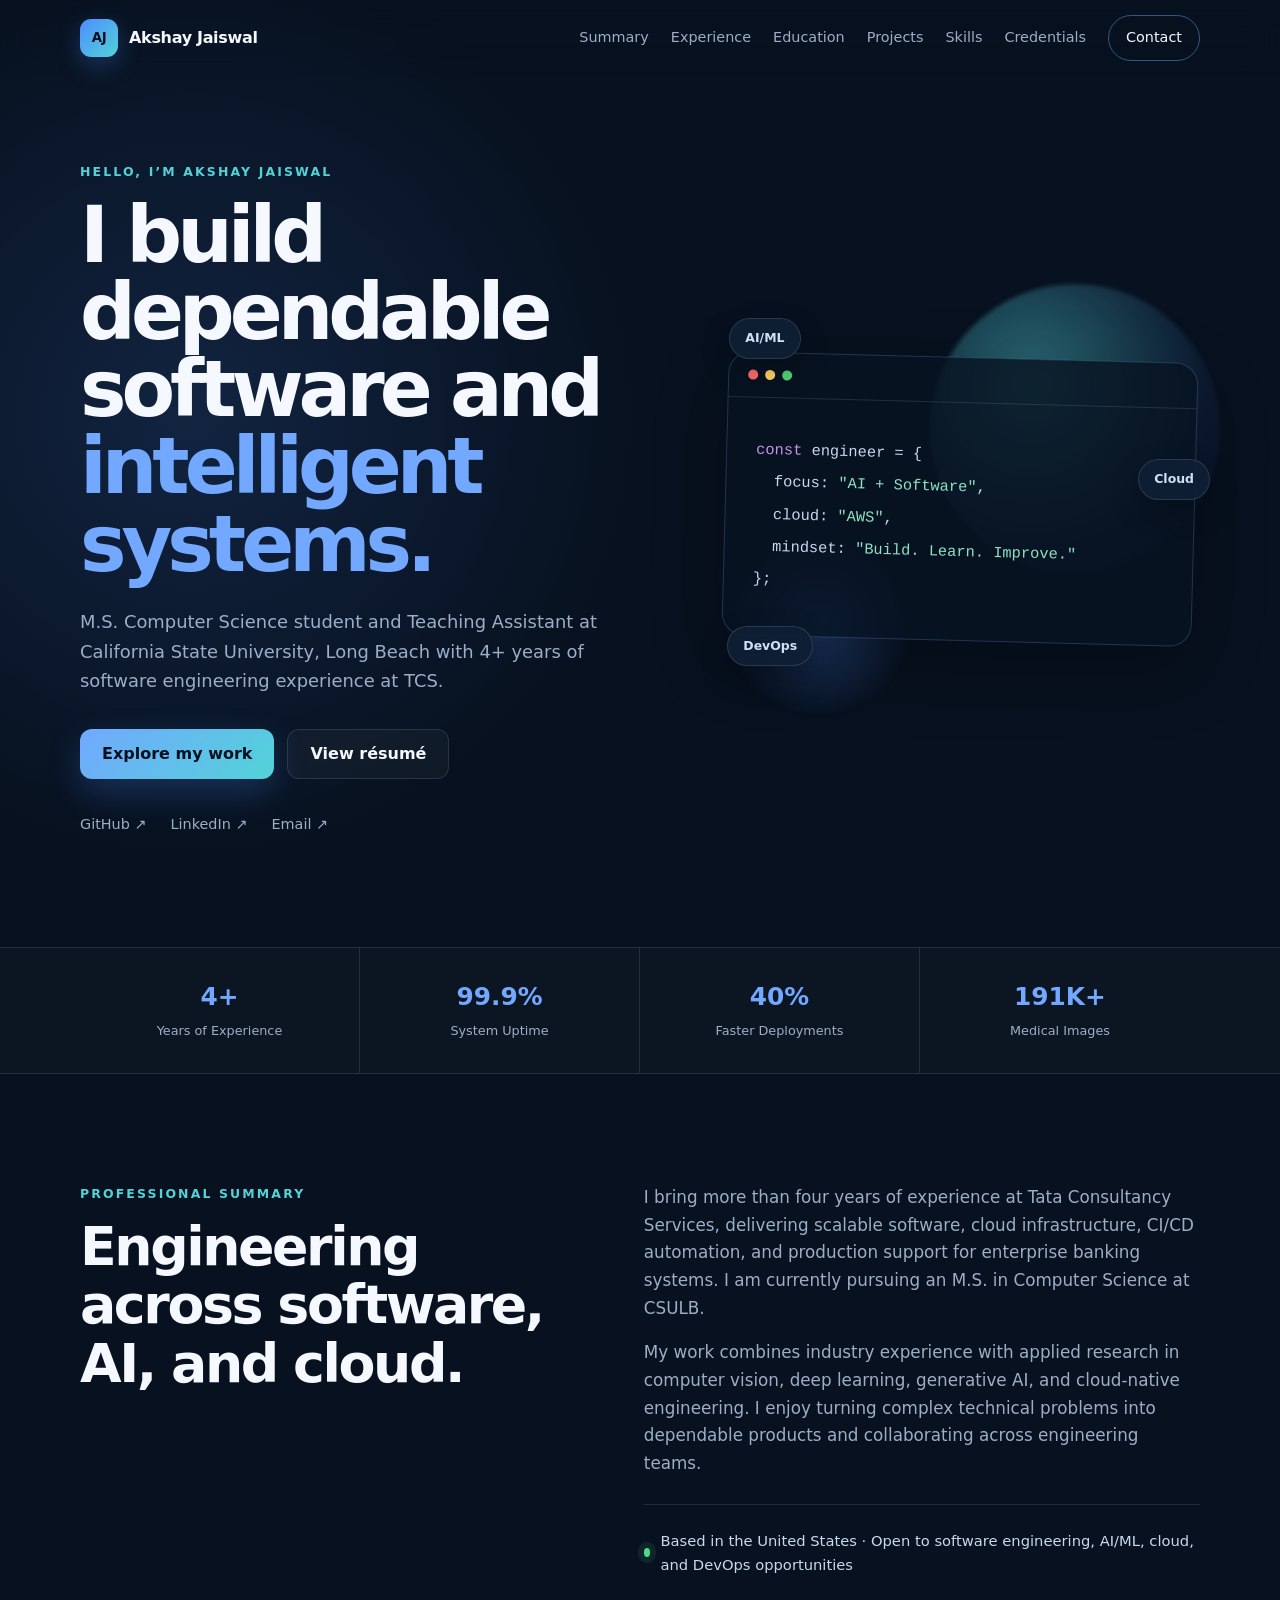
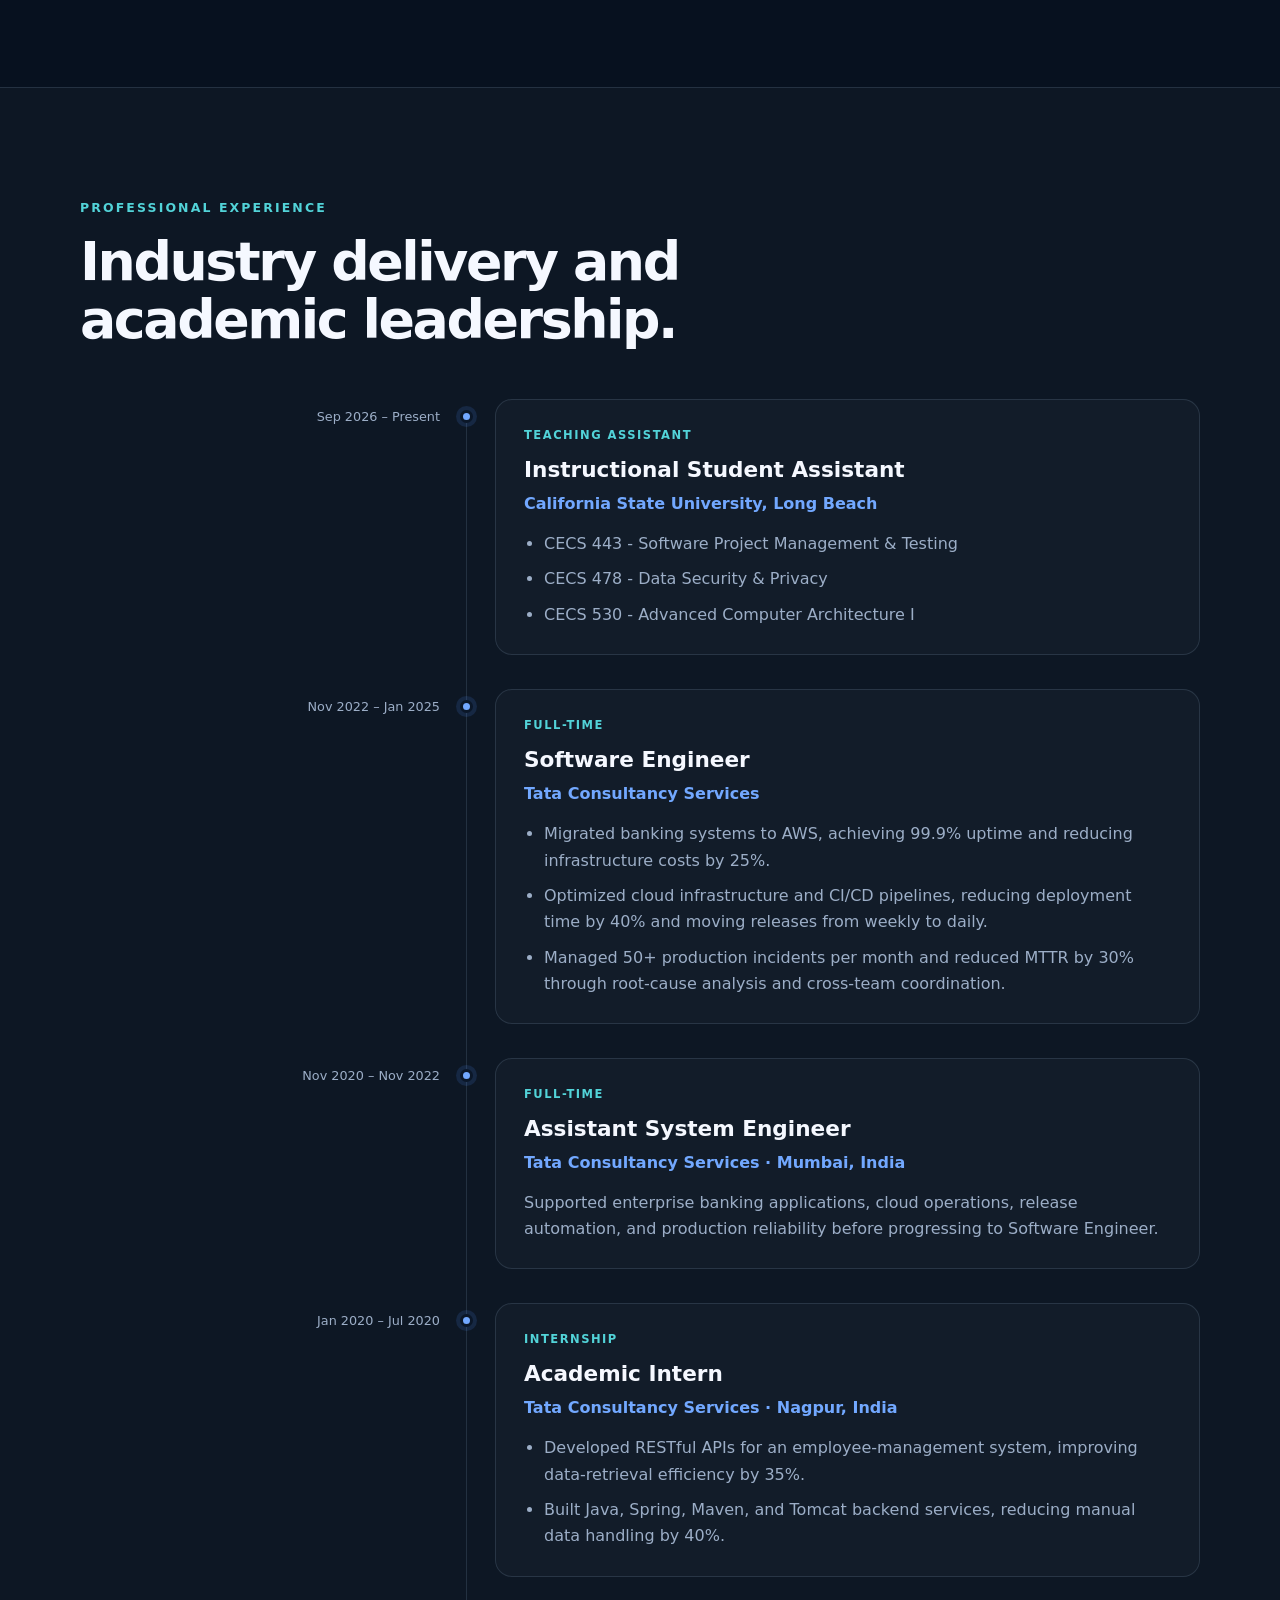
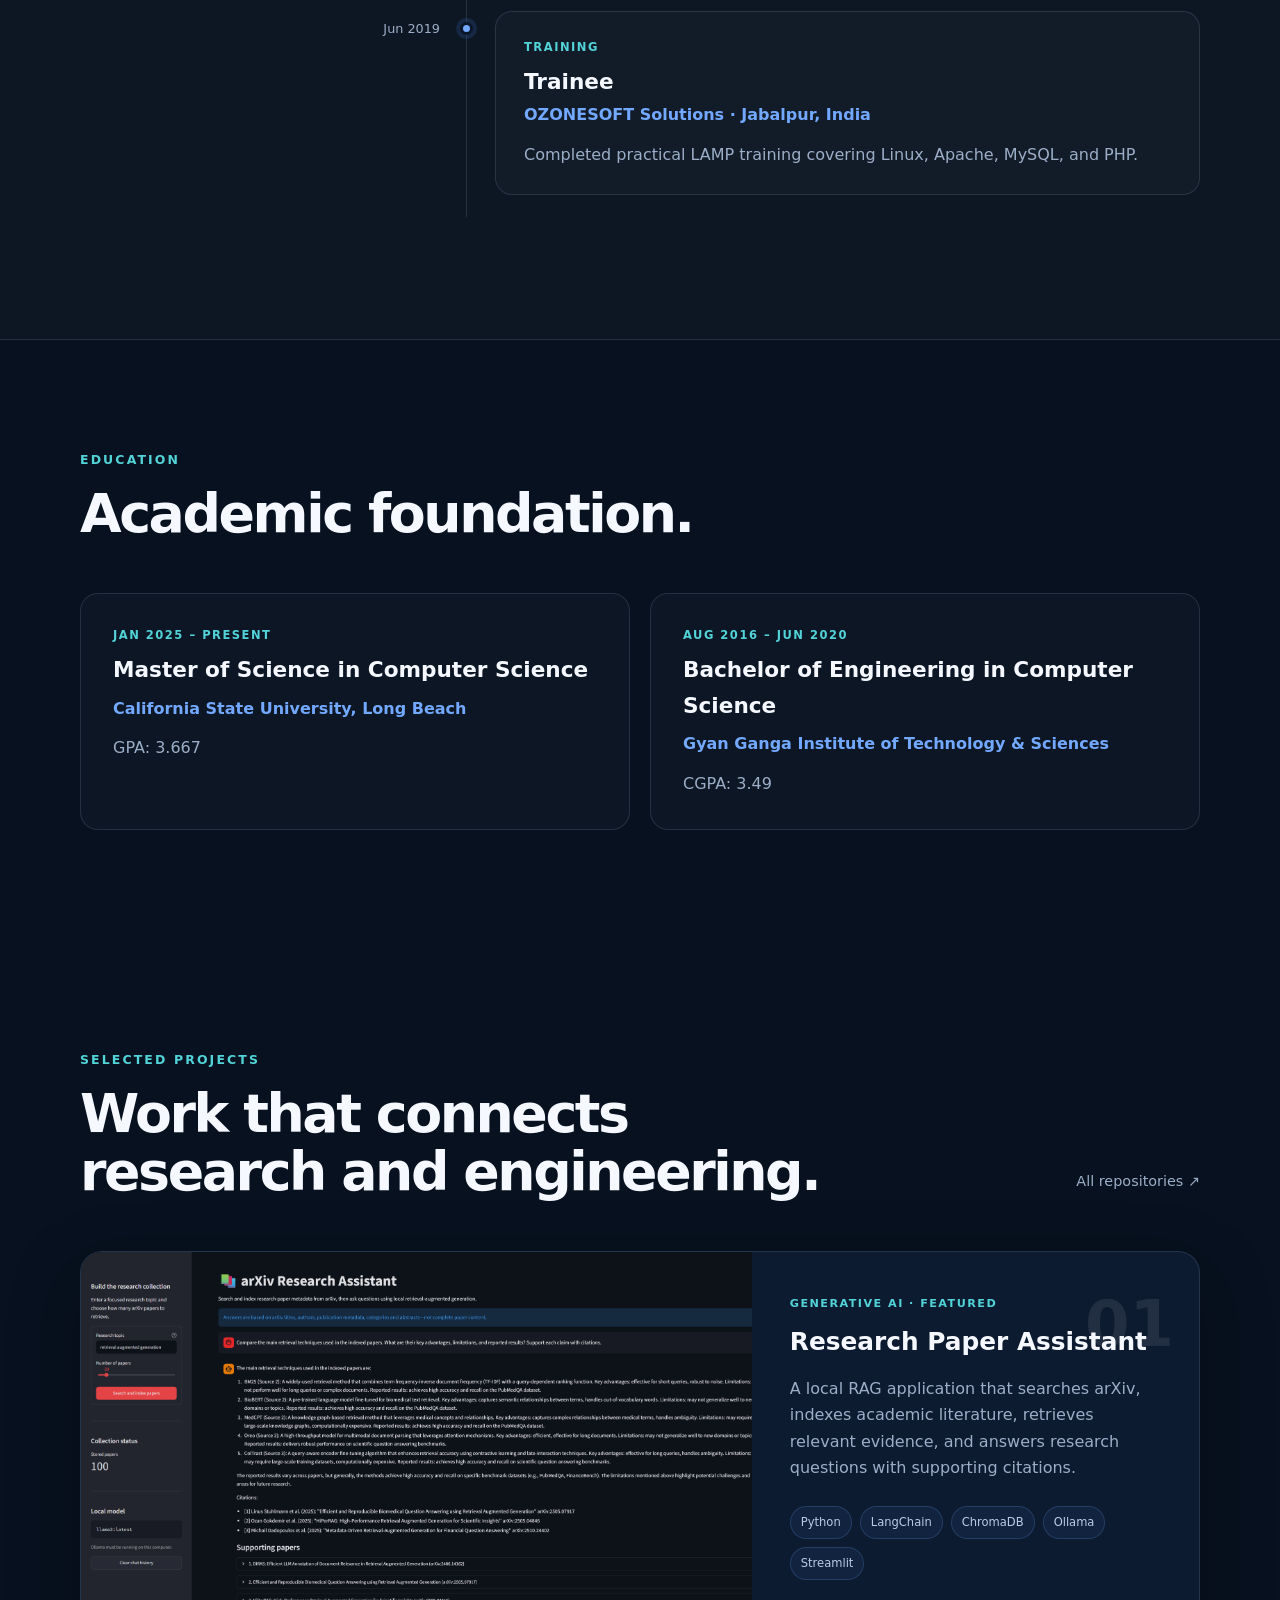
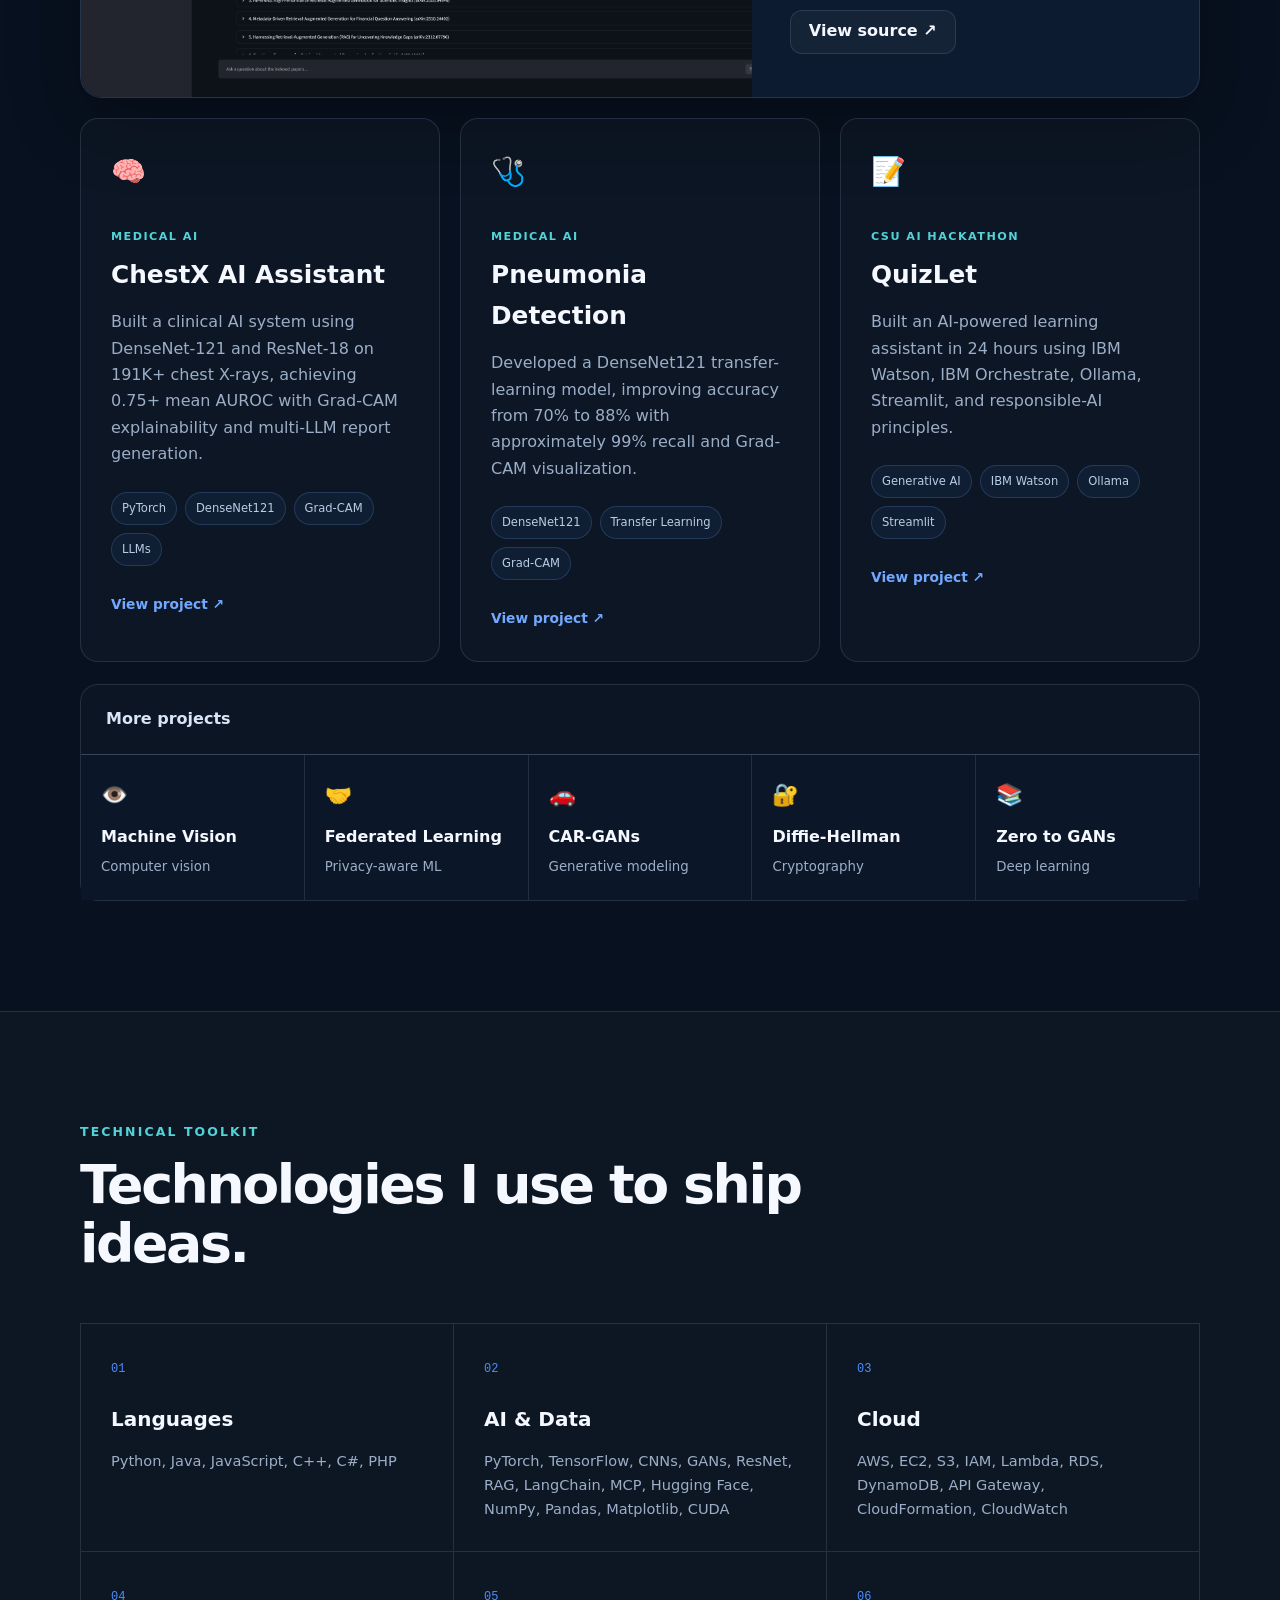
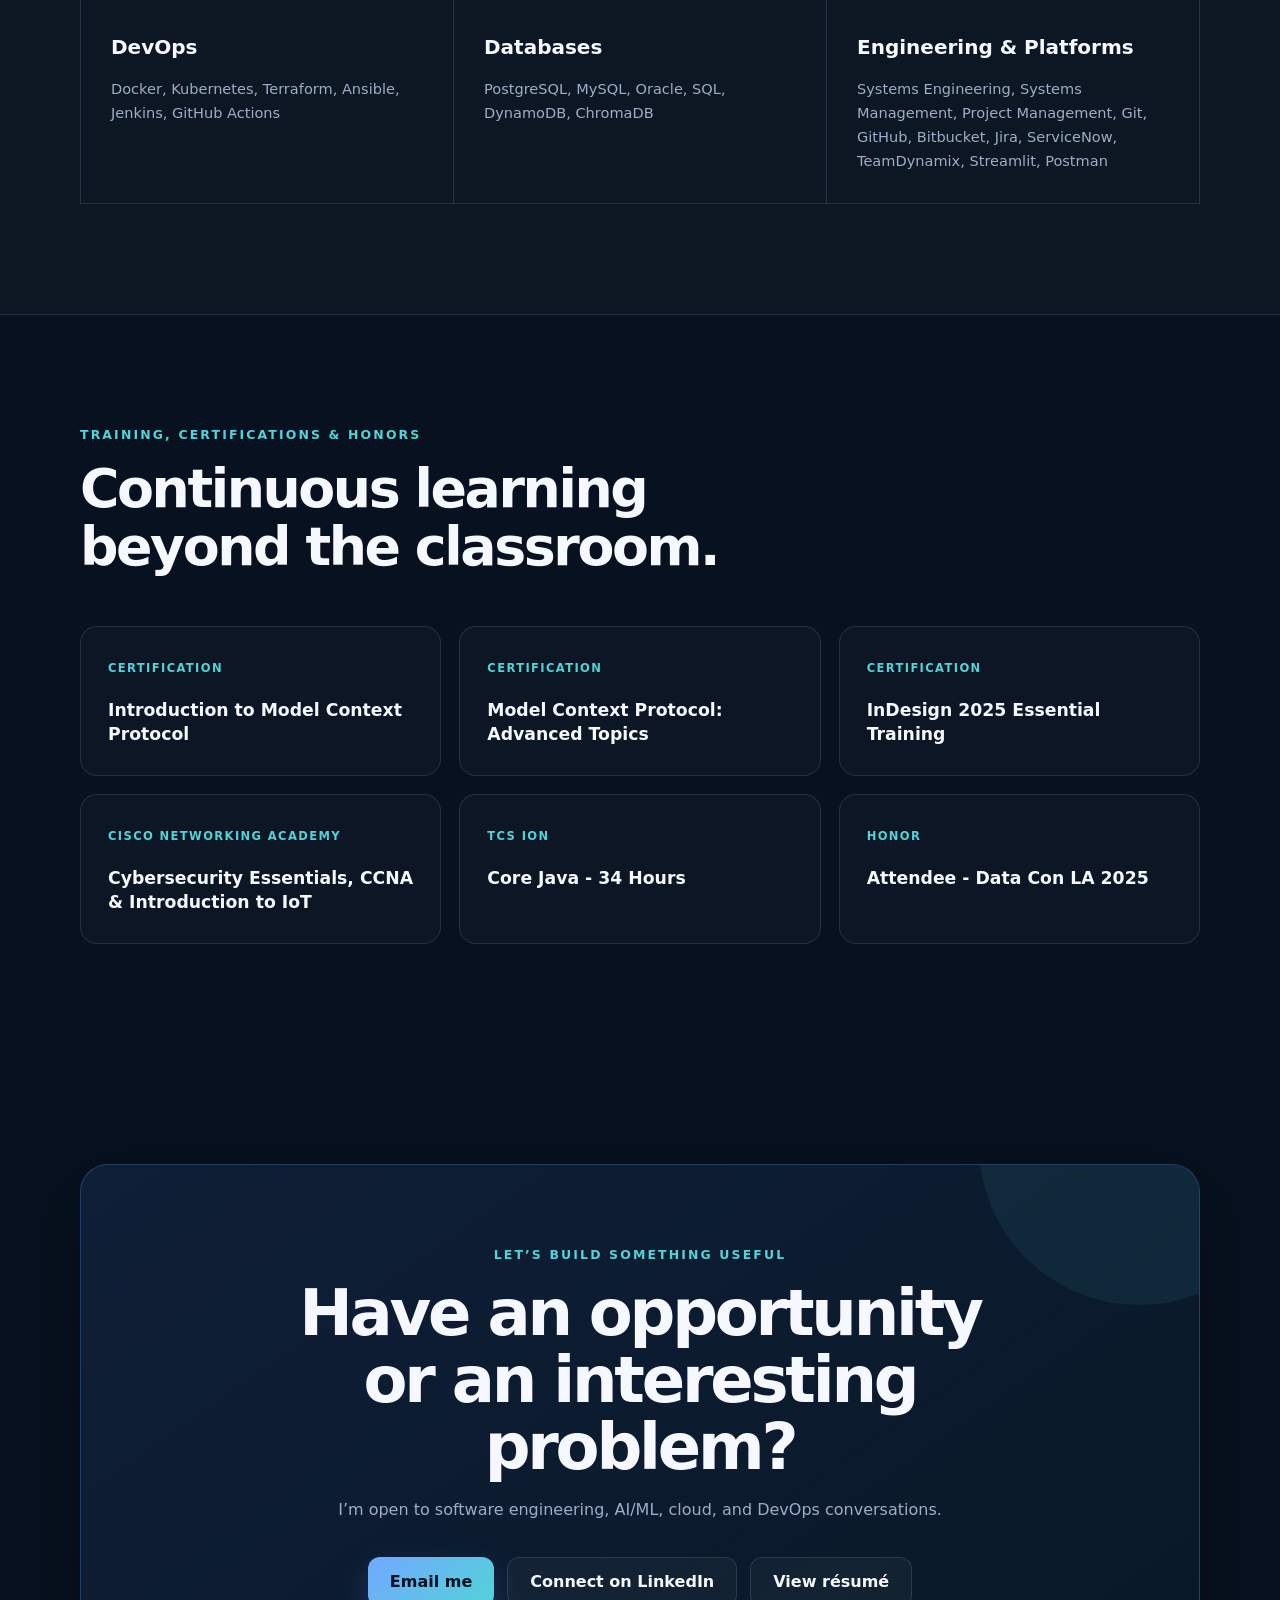
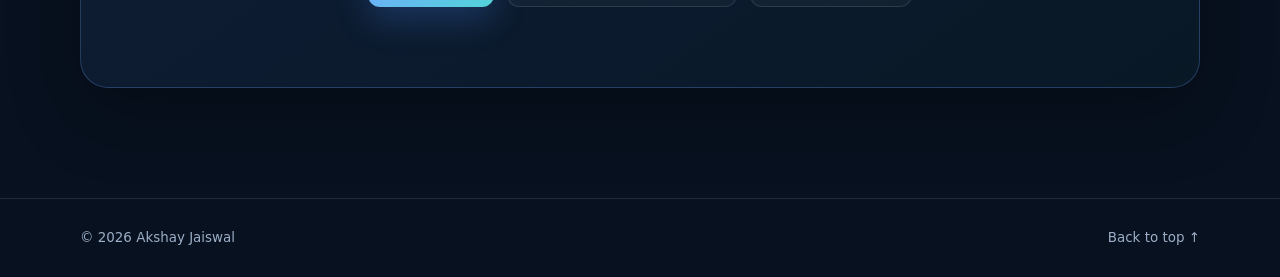
==== commit 99de29aa: "Updated" ====
--- a/index.html
+++ b/index.html
@@ -256,8 +256,8 @@
           </article>
         </div>
 
-        <details class="more-projects reveal">
-          <summary>View more projects</summary>
+        <div class="more-projects reveal">
+          <h3 class="more-projects-title">More projects</h3>
           <div class="compact-project-grid">
             <a href="https://github.com/Jaiswal-Akshay/Machine-Vision" target="_blank" rel="noreferrer"><span>👁️</span>Machine Vision<small>Computer vision</small></a>
             <a href="https://github.com/Jaiswal-Akshay/Federated-Learning---Merging-Models" target="_blank" rel="noreferrer"><span>🤝</span>Federated Learning<small>Privacy-aware ML</small></a>
@@ -265,7 +265,7 @@
             <a href="https://github.com/Jaiswal-Akshay/Diffie-Hellman" target="_blank" rel="noreferrer"><span>🔐</span>Diffie-Hellman<small>Cryptography</small></a>
             <a href="https://github.com/Jaiswal-Akshay/Zero-to-GANS" target="_blank" rel="noreferrer"><span>📚</span>Zero to GANs<small>Deep learning</small></a>
           </div>
-        </details>
+        </div>
       </section>
 
       <section class="section section-muted" id="skills" aria-labelledby="skills-title">
--- a/styles.css
+++ b/styles.css
@@ -130,7 +130,7 @@
 .project-card .tag-list { margin-bottom: 25px; }
 .project-card > a { color: var(--blue-bright); font-weight: 750; font-size: 0.86rem; }
 .more-projects { margin-top: 22px; border: 1px solid var(--line); border-radius: 18px; background: rgba(255, 255, 255, 0.02); }
-.more-projects summary { padding: 21px 25px; cursor: pointer; color: #d7e5f7; font-weight: 750; }
+.more-projects-title { margin: 0; padding: 21px 25px; color: #d7e5f7; font-size: 1rem; }
 .compact-project-grid { display: grid; grid-template-columns: repeat(5, 1fr); gap: 1px; border-top: 1px solid var(--line); background: var(--line); }
 .compact-project-grid a { min-height: 145px; display: flex; flex-direction: column; justify-content: center; padding: 20px; background: var(--bg-soft); font-weight: 700; }
 .compact-project-grid a:hover { background: #10233c; }
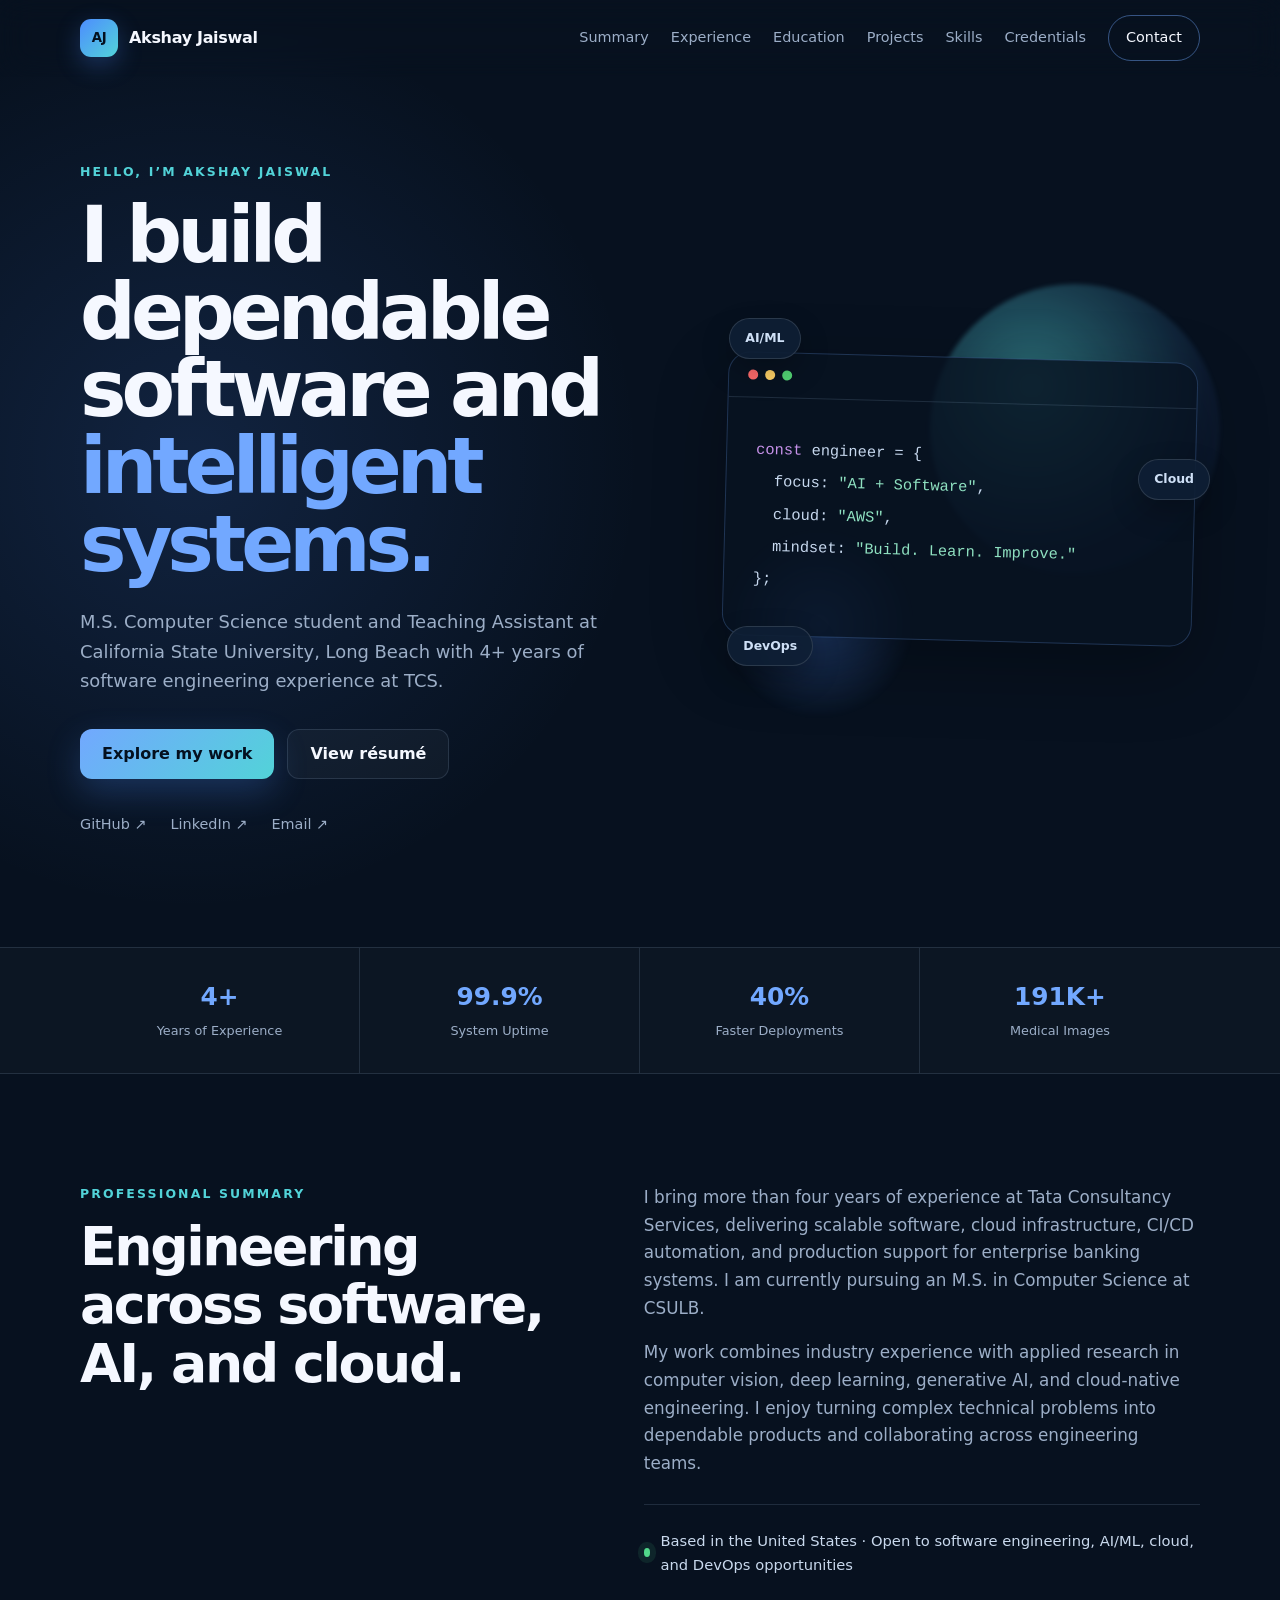
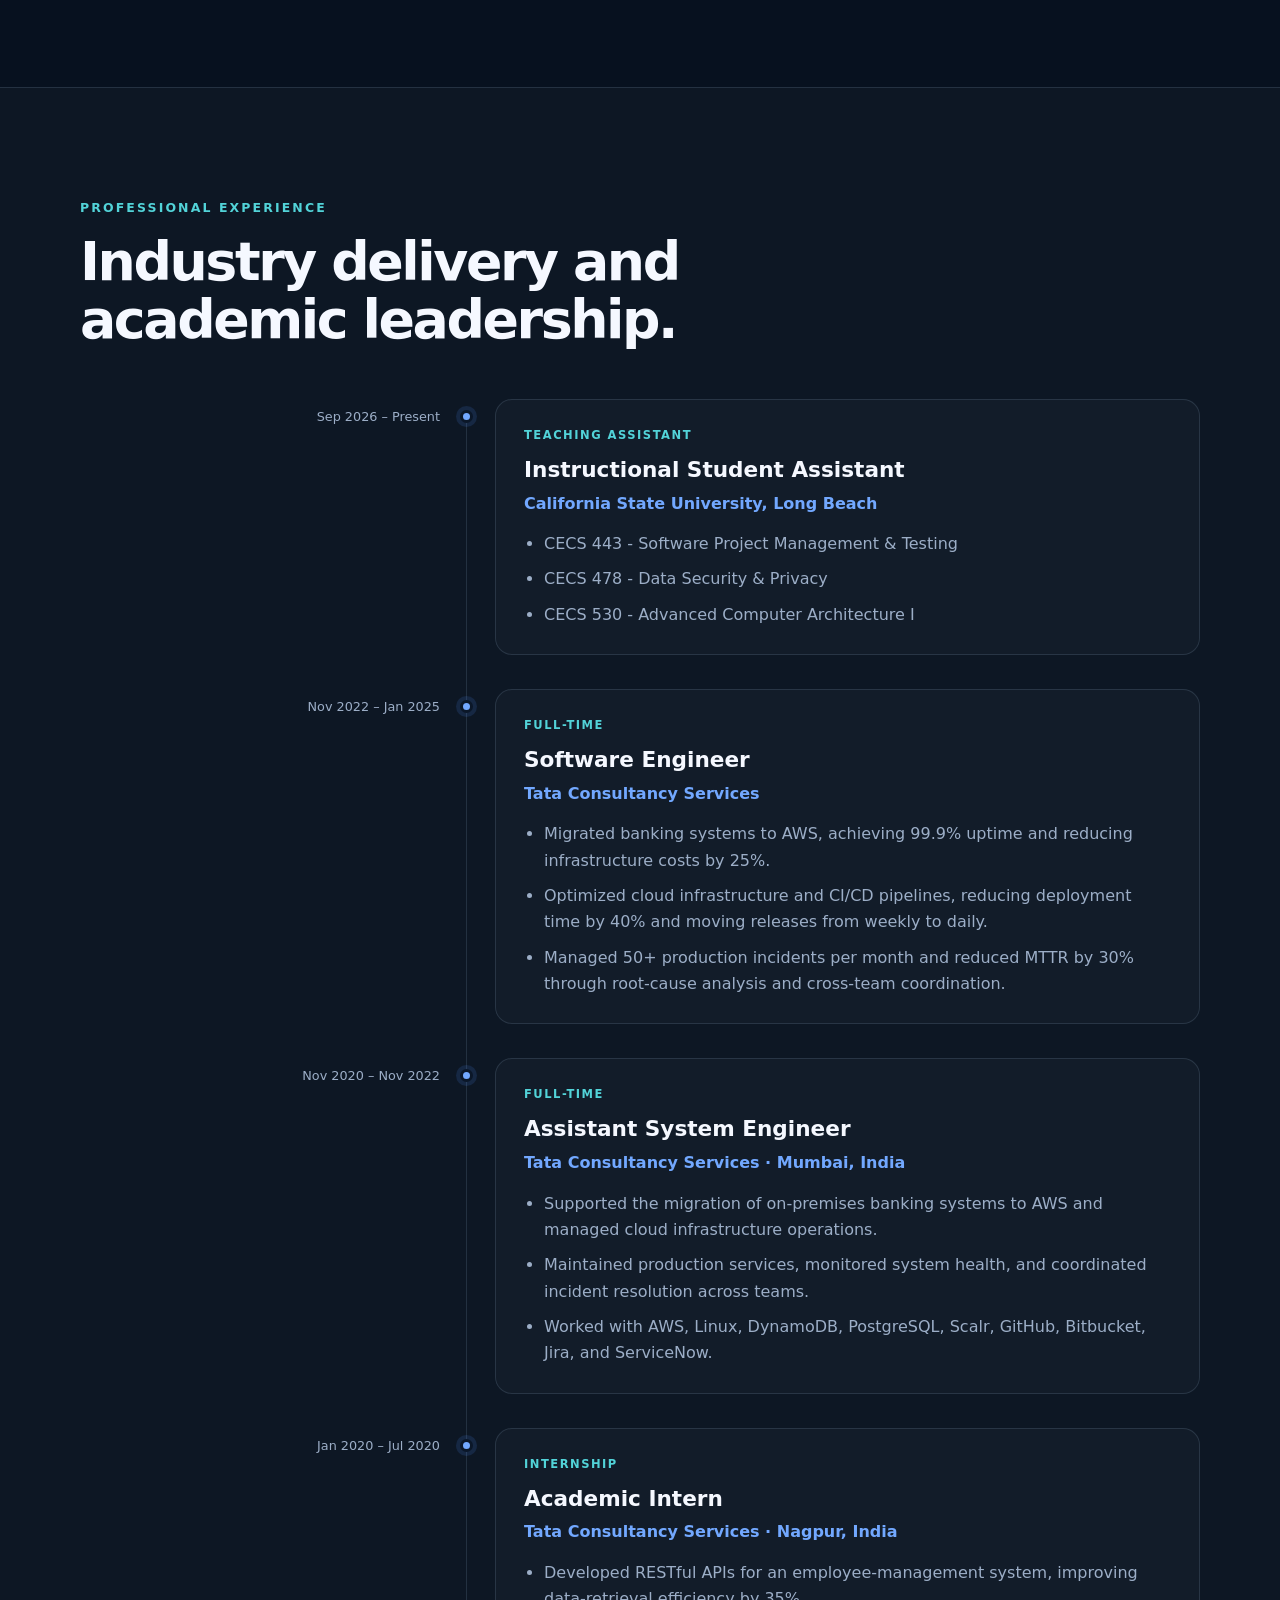
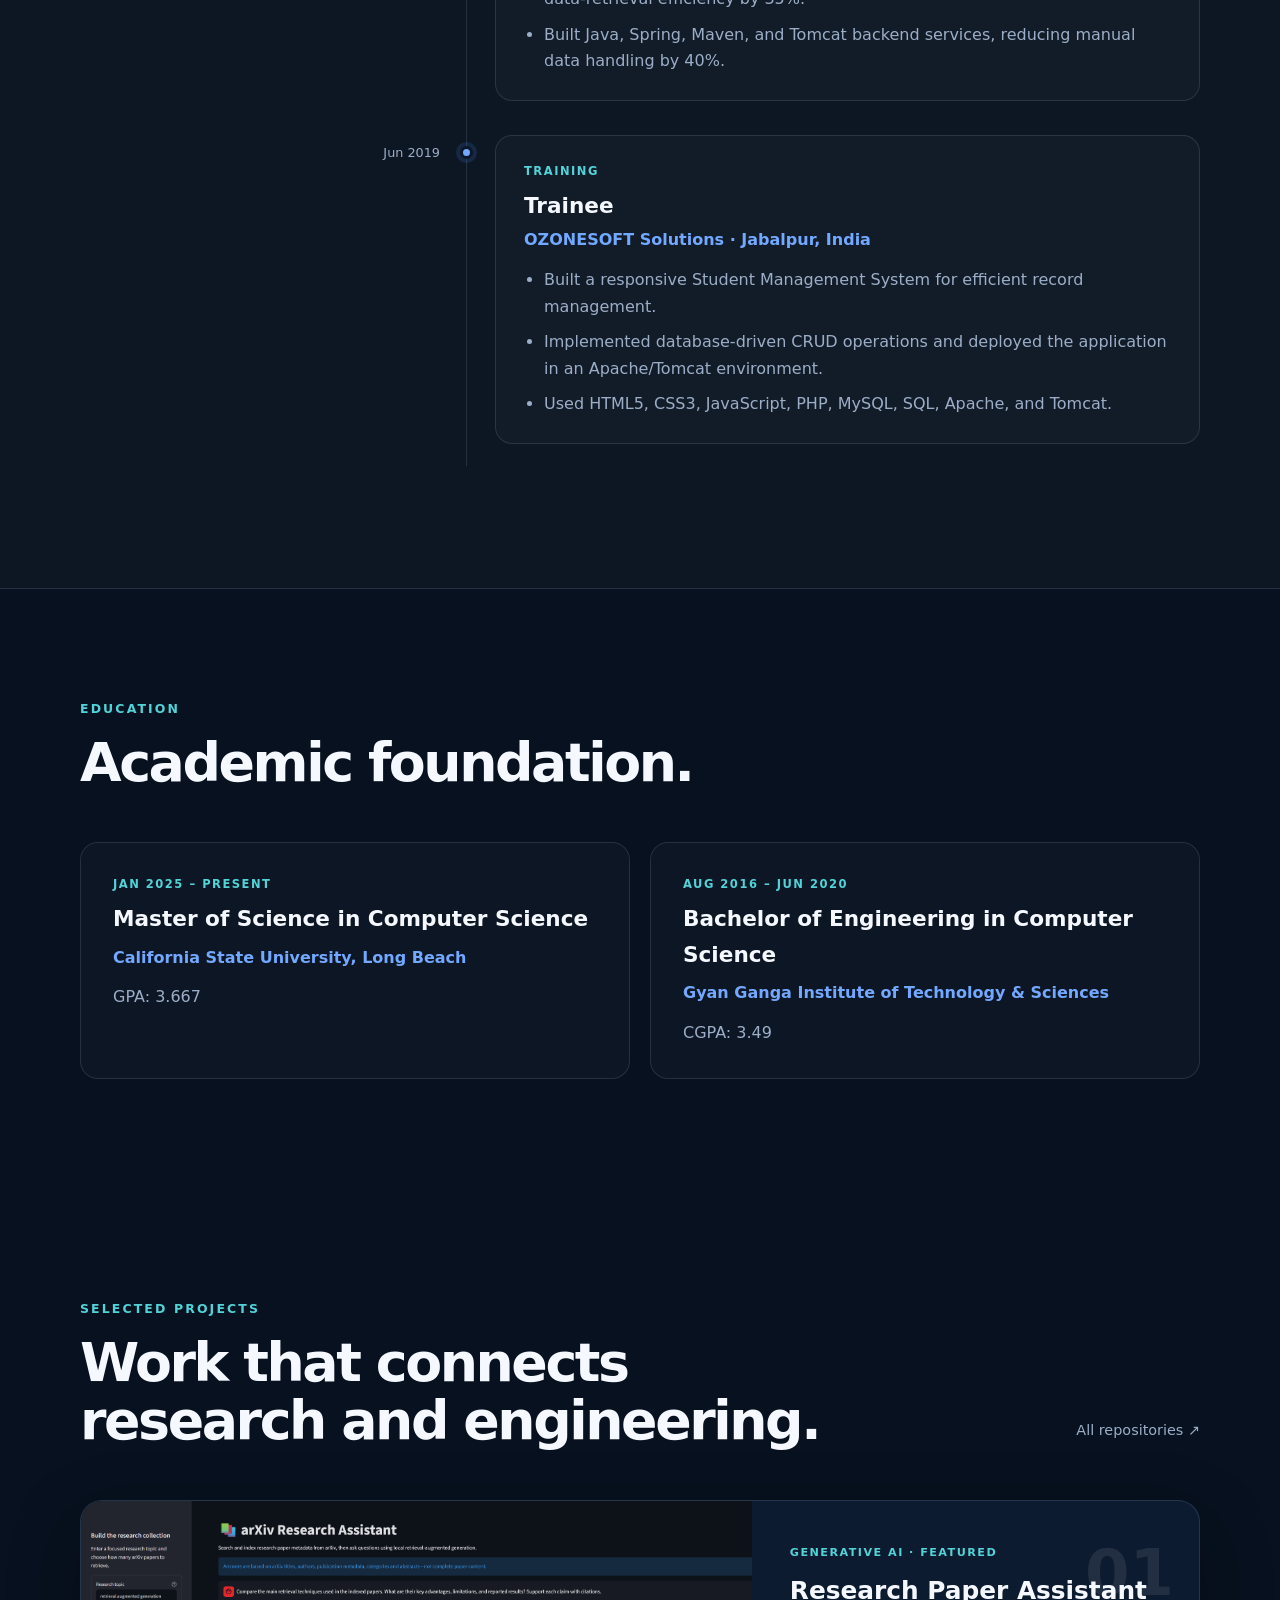
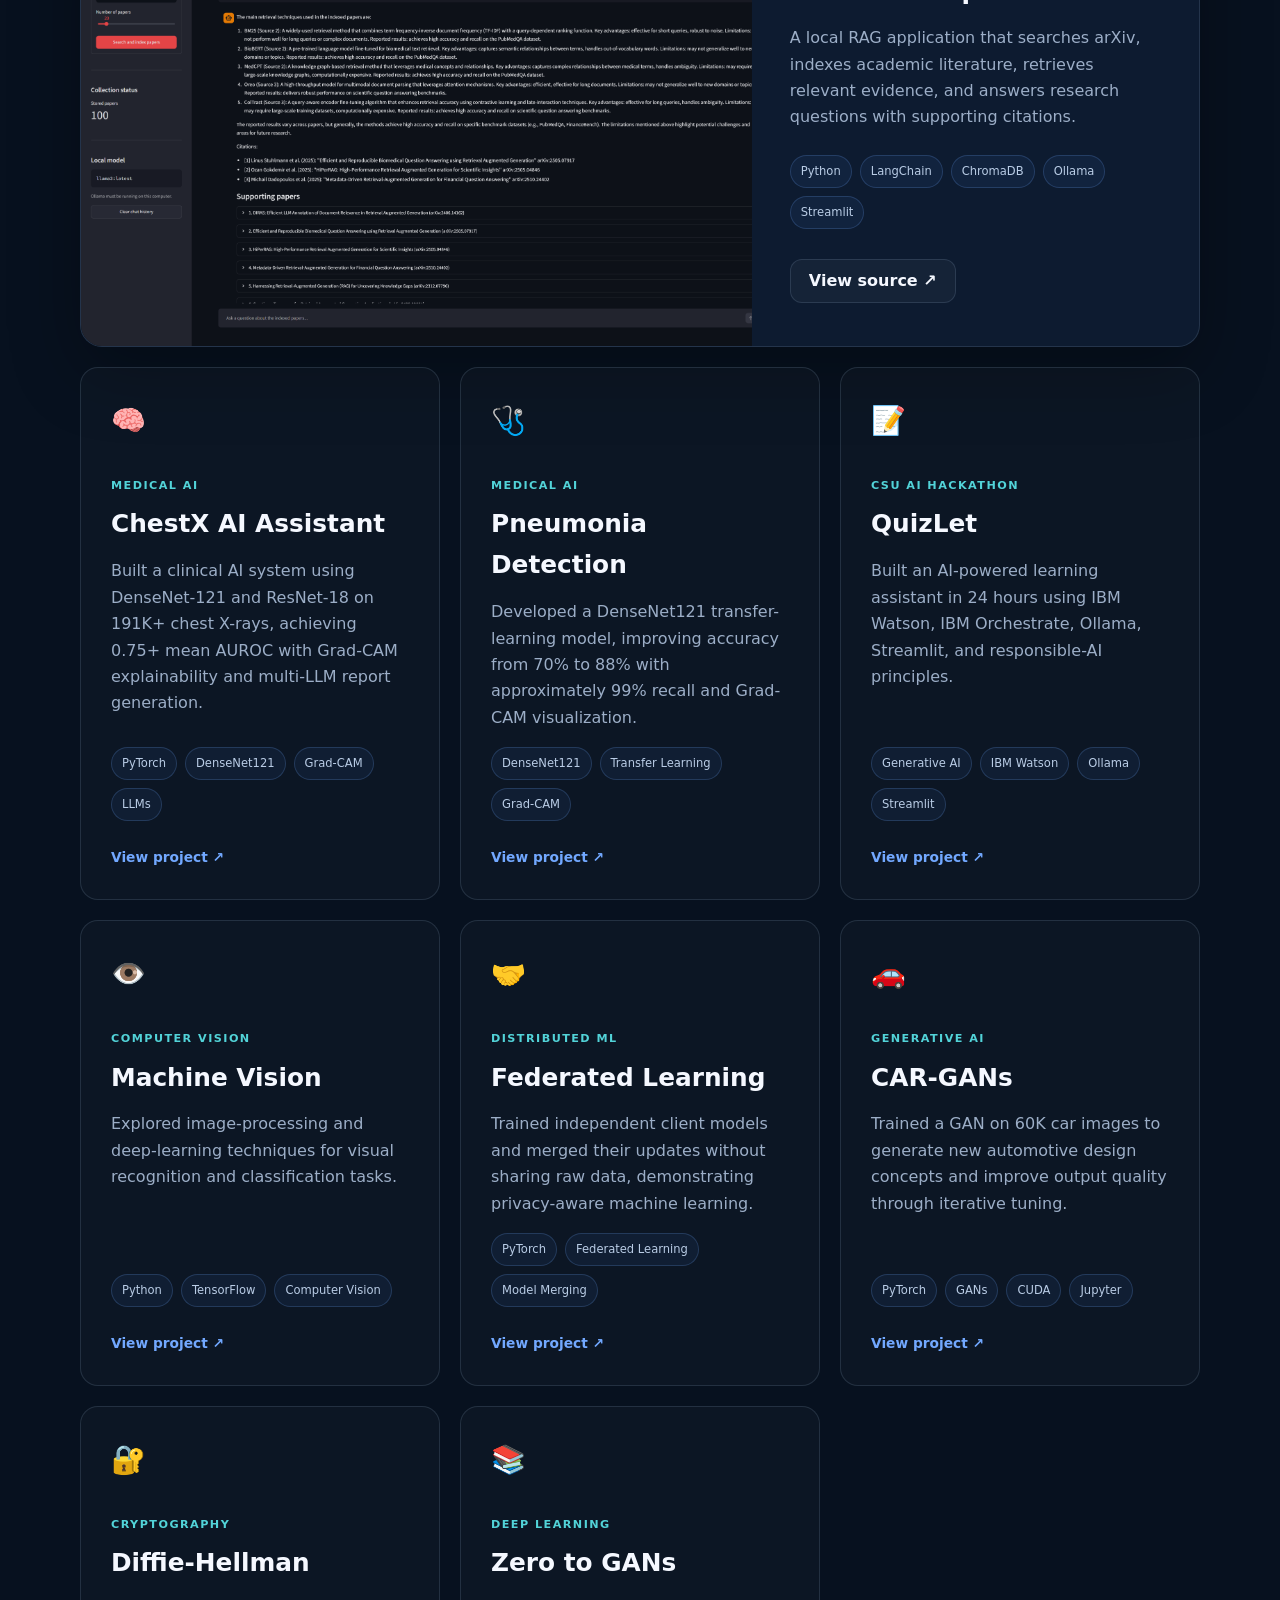
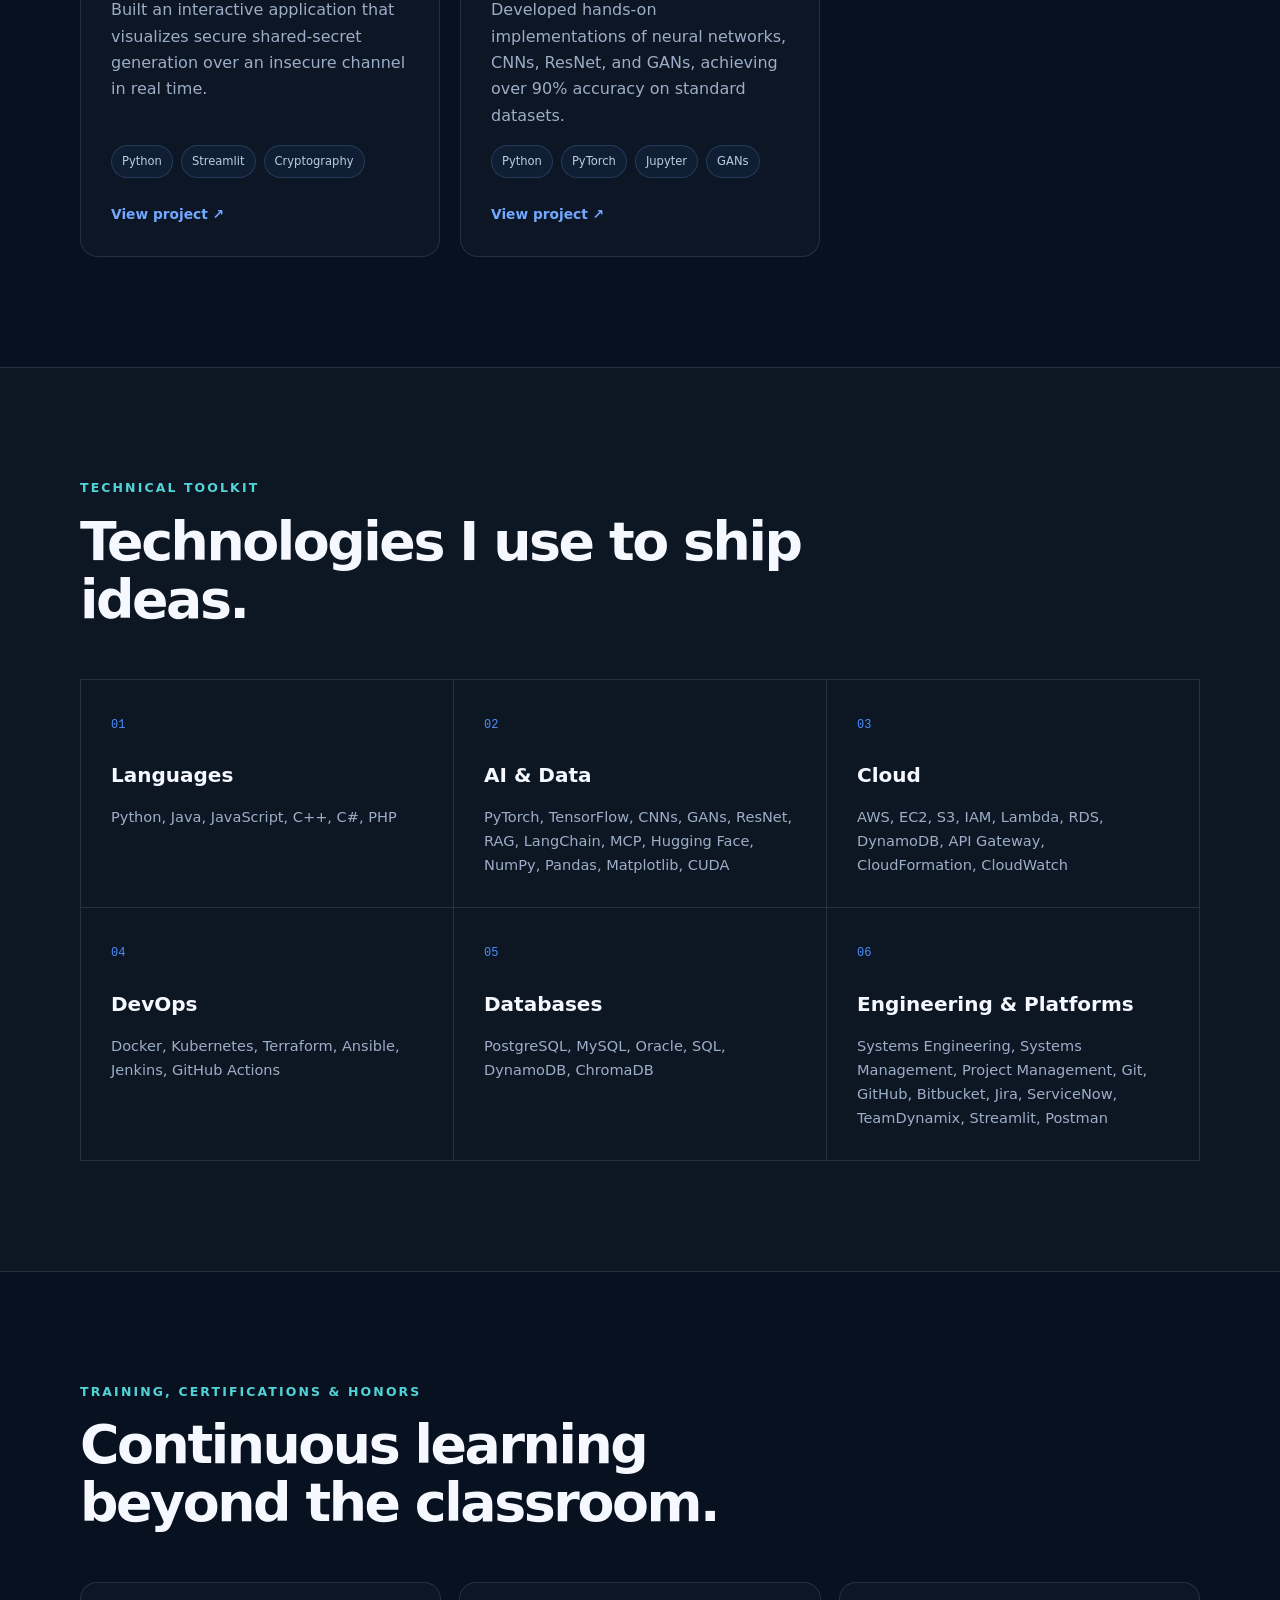
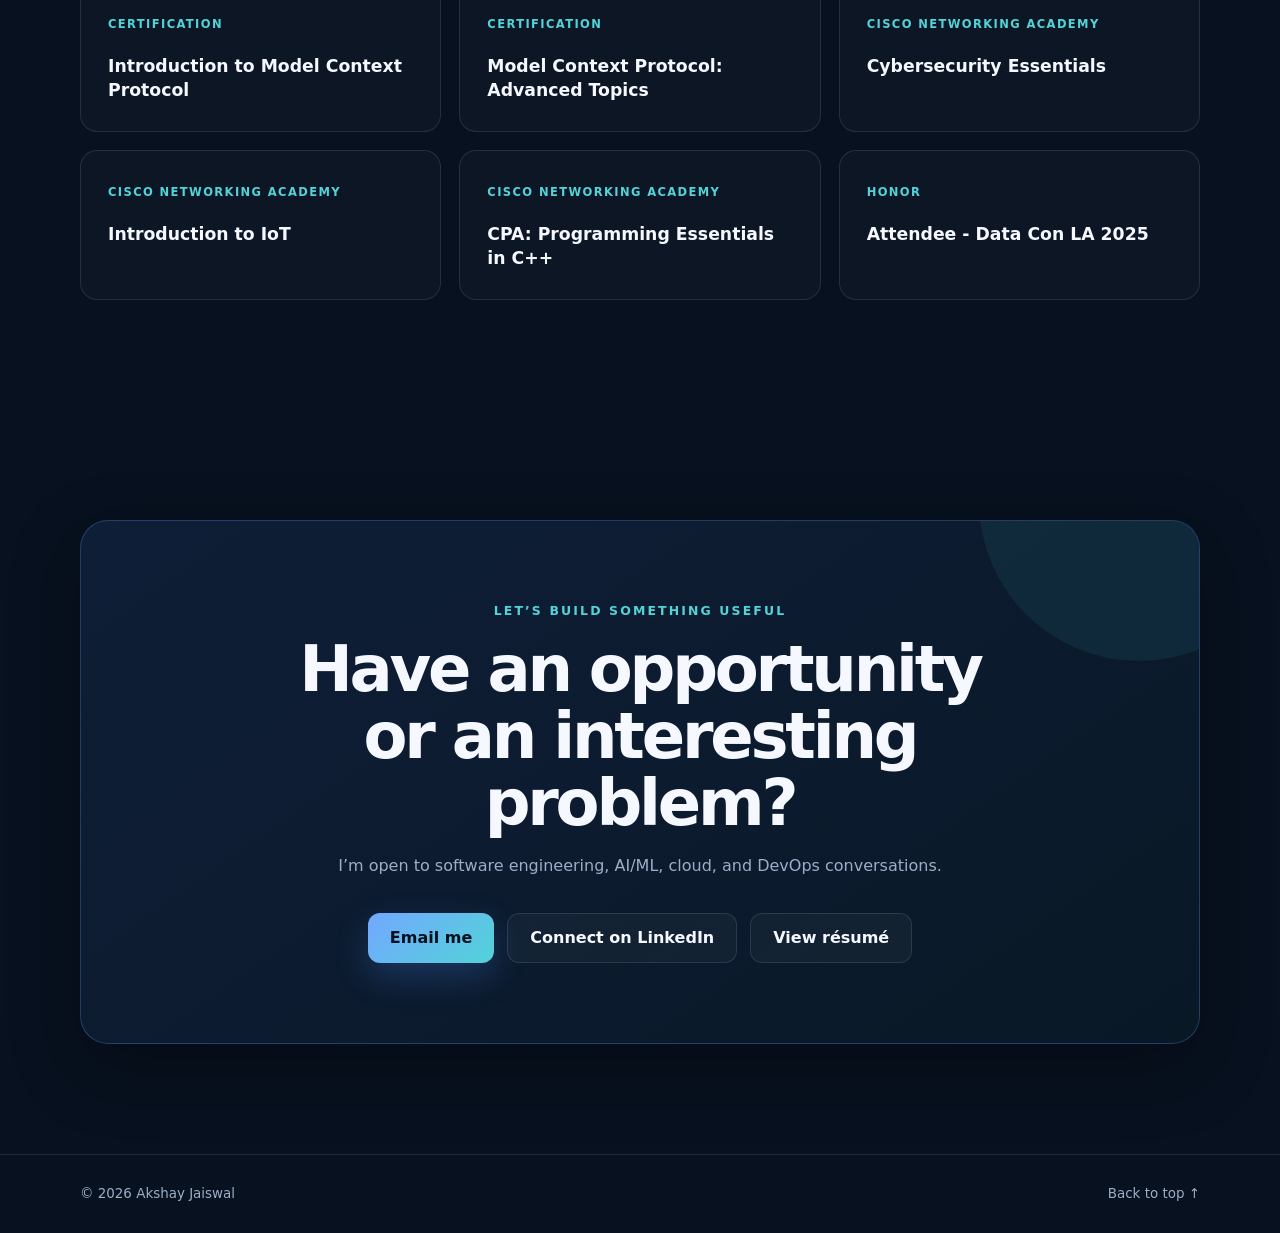
==== commit 41683c6a: "Update" ====
--- a/index.html
+++ b/index.html
@@ -150,7 +150,11 @@
                 <p class="role-type">Full-time</p>
                 <h3>Assistant System Engineer</h3>
                 <p class="organization">Tata Consultancy Services · Mumbai, India</p>
-                <p>Supported enterprise banking applications, cloud operations, release automation, and production reliability before progressing to Software Engineer.</p>
+                <ul class="achievement-list">
+                  <li>Supported the migration of on-premises banking systems to AWS and managed cloud infrastructure operations.</li>
+                  <li>Maintained production services, monitored system health, and coordinated incident resolution across teams.</li>
+                  <li>Worked with AWS, Linux, DynamoDB, PostgreSQL, Scalr, GitHub, Bitbucket, Jira, and ServiceNow.</li>
+                </ul>
               </div>
             </article>
             <article class="timeline-item reveal">
@@ -173,7 +177,11 @@
                 <p class="role-type">Training</p>
                 <h3>Trainee</h3>
                 <p class="organization">OZONESOFT Solutions · Jabalpur, India</p>
-                <p>Completed practical LAMP training covering Linux, Apache, MySQL, and PHP.</p>
+                <ul class="achievement-list">
+                  <li>Built a responsive Student Management System for efficient record management.</li>
+                  <li>Implemented database-driven CRUD operations and deployed the application in an Apache/Tomcat environment.</li>
+                  <li>Used HTML5, CSS3, JavaScript, PHP, MySQL, SQL, Apache, and Tomcat.</li>
+                </ul>
               </div>
             </article>
           </div>
@@ -256,15 +264,47 @@
           </article>
         </div>
 
-        <div class="more-projects reveal">
-          <h3 class="more-projects-title">More projects</h3>
-          <div class="compact-project-grid">
-            <a href="https://github.com/Jaiswal-Akshay/Machine-Vision" target="_blank" rel="noreferrer"><span>👁️</span>Machine Vision<small>Computer vision</small></a>
-            <a href="https://github.com/Jaiswal-Akshay/Federated-Learning---Merging-Models" target="_blank" rel="noreferrer"><span>🤝</span>Federated Learning<small>Privacy-aware ML</small></a>
-            <a href="https://github.com/Jaiswal-Akshay/CAR-GANs" target="_blank" rel="noreferrer"><span>🚗</span>CAR-GANs<small>Generative modeling</small></a>
-            <a href="https://github.com/Jaiswal-Akshay/Diffie-Hellman" target="_blank" rel="noreferrer"><span>🔐</span>Diffie-Hellman<small>Cryptography</small></a>
-            <a href="https://github.com/Jaiswal-Akshay/Zero-to-GANS" target="_blank" rel="noreferrer"><span>📚</span>Zero to GANs<small>Deep learning</small></a>
-          </div>
+        <div class="project-grid all-projects-grid">
+          <article class="project-card reveal">
+            <div class="card-icon">👁️</div>
+            <p class="project-type">Computer Vision</p>
+            <h3>Machine Vision</h3>
+            <p>Explored image-processing and deep-learning techniques for visual recognition and classification tasks.</p>
+            <ul class="tag-list"><li>Python</li><li>TensorFlow</li><li>Computer Vision</li></ul>
+            <a href="https://github.com/Jaiswal-Akshay/Machine-Vision" target="_blank" rel="noreferrer">View project ↗</a>
+          </article>
+          <article class="project-card reveal">
+            <div class="card-icon">🤝</div>
+            <p class="project-type">Distributed ML</p>
+            <h3>Federated Learning</h3>
+            <p>Trained independent client models and merged their updates without sharing raw data, demonstrating privacy-aware machine learning.</p>
+            <ul class="tag-list"><li>PyTorch</li><li>Federated Learning</li><li>Model Merging</li></ul>
+            <a href="https://github.com/Jaiswal-Akshay/Federated-Learning---Merging-Models" target="_blank" rel="noreferrer">View project ↗</a>
+          </article>
+          <article class="project-card reveal">
+            <div class="card-icon">🚗</div>
+            <p class="project-type">Generative AI</p>
+            <h3>CAR-GANs</h3>
+            <p>Trained a GAN on 60K car images to generate new automotive design concepts and improve output quality through iterative tuning.</p>
+            <ul class="tag-list"><li>PyTorch</li><li>GANs</li><li>CUDA</li><li>Jupyter</li></ul>
+            <a href="https://github.com/Jaiswal-Akshay/CAR-GANs" target="_blank" rel="noreferrer">View project ↗</a>
+          </article>
+          <article class="project-card reveal">
+            <div class="card-icon">🔐</div>
+            <p class="project-type">Cryptography</p>
+            <h3>Diffie-Hellman</h3>
+            <p>Built an interactive application that visualizes secure shared-secret generation over an insecure channel in real time.</p>
+            <ul class="tag-list"><li>Python</li><li>Streamlit</li><li>Cryptography</li></ul>
+            <a href="https://github.com/Jaiswal-Akshay/Diffie-Hellman" target="_blank" rel="noreferrer">View project ↗</a>
+          </article>
+          <article class="project-card reveal">
+            <div class="card-icon">📚</div>
+            <p class="project-type">Deep Learning</p>
+            <h3>Zero to GANs</h3>
+            <p>Developed hands-on implementations of neural networks, CNNs, ResNet, and GANs, achieving over 90% accuracy on standard datasets.</p>
+            <ul class="tag-list"><li>Python</li><li>PyTorch</li><li>Jupyter</li><li>GANs</li></ul>
+            <a href="https://github.com/Jaiswal-Akshay/Zero-to-GANS" target="_blank" rel="noreferrer">View project ↗</a>
+          </article>
         </div>
       </section>
 
@@ -293,9 +333,9 @@
         <div class="credentials-grid">
           <article class="credential-card reveal"><span>Certification</span><h3>Introduction to Model Context Protocol</h3></article>
           <article class="credential-card reveal"><span>Certification</span><h3>Model Context Protocol: Advanced Topics</h3></article>
-          <article class="credential-card reveal"><span>Certification</span><h3>InDesign 2025 Essential Training</h3></article>
-          <article class="credential-card reveal"><span>Cisco Networking Academy</span><h3>Cybersecurity Essentials, CCNA &amp; Introduction to IoT</h3></article>
-          <article class="credential-card reveal"><span>TCS iON</span><h3>Core Java - 34 Hours</h3></article>
+          <article class="credential-card reveal"><span>Cisco Networking Academy</span><h3>Cybersecurity Essentials</h3></article>
+          <article class="credential-card reveal"><span>Cisco Networking Academy</span><h3>Introduction to IoT</h3></article>
+          <article class="credential-card reveal"><span>Cisco Networking Academy</span><h3>CPA: Programming Essentials in C++</h3></article>
           <article class="credential-card reveal"><span>Honor</span><h3>Attendee - Data Con LA 2025</h3></article>
         </div>
       </section>
@@ -317,7 +357,7 @@
     <footer class="footer">
       <div class="container">
         <p>© <span id="year"></span> Akshay Jaiswal</p>
-        <a href="#top">Back to top ↑</a>
+        <button class="back-to-top" id="back-to-top" type="button">Back to top ↑</button>
       </div>
     </footer>
     <script src="script.js"></script>
--- a/styles.css
+++ b/styles.css
@@ -124,18 +124,12 @@
 .tag-list { display: flex; flex-wrap: wrap; gap: 8px; margin: 24px 0 30px; padding: 0; list-style: none; }
 .tag-list li { padding: 6px 10px; border: 1px solid rgba(114, 168, 255, 0.2); border-radius: 999px; color: #b9cce5; background: rgba(77, 141, 255, 0.07); font-size: 0.72rem; }
 .project-grid { display: grid; grid-template-columns: repeat(3, 1fr); gap: 20px; margin-top: 20px; }
-.project-card { position: relative; padding: 30px; border: 1px solid var(--line); border-radius: 18px; background: rgba(255, 255, 255, 0.025); transition: transform 220ms ease, border-color 220ms ease, background 220ms ease; }
+.project-card { position: relative; min-height: 440px; display: flex; flex-direction: column; padding: 30px; border: 1px solid var(--line); border-radius: 18px; background: rgba(255, 255, 255, 0.025); transition: transform 220ms ease, border-color 220ms ease, background 220ms ease; }
 .project-card:hover { transform: translateY(-5px); border-color: rgba(114, 168, 255, 0.35); background: rgba(255, 255, 255, 0.04); }
 .card-icon { margin-bottom: 33px; font-size: 1.75rem; }
-.project-card .tag-list { margin-bottom: 25px; }
+.project-card .tag-list { margin-top: auto; margin-bottom: 25px; }
 .project-card > a { color: var(--blue-bright); font-weight: 750; font-size: 0.86rem; }
-.more-projects { margin-top: 22px; border: 1px solid var(--line); border-radius: 18px; background: rgba(255, 255, 255, 0.02); }
-.more-projects-title { margin: 0; padding: 21px 25px; color: #d7e5f7; font-size: 1rem; }
-.compact-project-grid { display: grid; grid-template-columns: repeat(5, 1fr); gap: 1px; border-top: 1px solid var(--line); background: var(--line); }
-.compact-project-grid a { min-height: 145px; display: flex; flex-direction: column; justify-content: center; padding: 20px; background: var(--bg-soft); font-weight: 700; }
-.compact-project-grid a:hover { background: #10233c; }
-.compact-project-grid span { margin-bottom: 12px; font-size: 1.35rem; }
-.compact-project-grid small { margin-top: 5px; color: var(--muted); font-weight: 500; }
+.all-projects-grid { margin-top: 20px; }
 
 .skills-grid { display: grid; grid-template-columns: repeat(3, 1fr); border-top: 1px solid var(--line); border-left: 1px solid var(--line); }
 .skill-group { min-height: 210px; padding: 30px; border-right: 1px solid var(--line); border-bottom: 1px solid var(--line); }
@@ -158,7 +152,8 @@
 .footer { padding: 28px 0; border-top: 1px solid var(--line); color: var(--muted); font-size: 0.84rem; }
 .footer .container { display: flex; justify-content: space-between; gap: 20px; }
 .footer p { margin: 0; }
-.footer a:hover { color: var(--text); }
+.back-to-top { padding: 0; border: 0; color: var(--muted); background: transparent; font: inherit; cursor: pointer; }
+.back-to-top:hover { color: var(--text); }
 
 .reveal { opacity: 0; transform: translateY(22px); transition: opacity 650ms ease, transform 650ms ease; }
 .reveal.visible { opacity: 1; transform: translateY(0); }
@@ -174,7 +169,6 @@
   .featured-project { grid-template-columns: 1fr; }
   .project-image { min-height: 340px; }
   .project-grid, .skills-grid, .credentials-grid { grid-template-columns: repeat(2, 1fr); }
-  .compact-project-grid { grid-template-columns: repeat(2, 1fr); }
 }
 
 @media (max-width: 680px) {
@@ -191,7 +185,8 @@
   .chip-two { right: 0; }
   .project-heading { display: block; }
   .project-heading .text-link { display: inline-block; margin-top: 18px; }
-  .project-grid, .skills-grid, .compact-project-grid, .education-grid, .credentials-grid { grid-template-columns: 1fr; }
+  .project-grid, .skills-grid, .education-grid, .credentials-grid { grid-template-columns: 1fr; }
+  .project-card { min-height: auto; }
   .project-content { padding: 33px 25px; }
   .timeline::before { left: 6px; }
   .timeline-item { grid-template-columns: 1fr; gap: 9px; padding-left: 31px; }
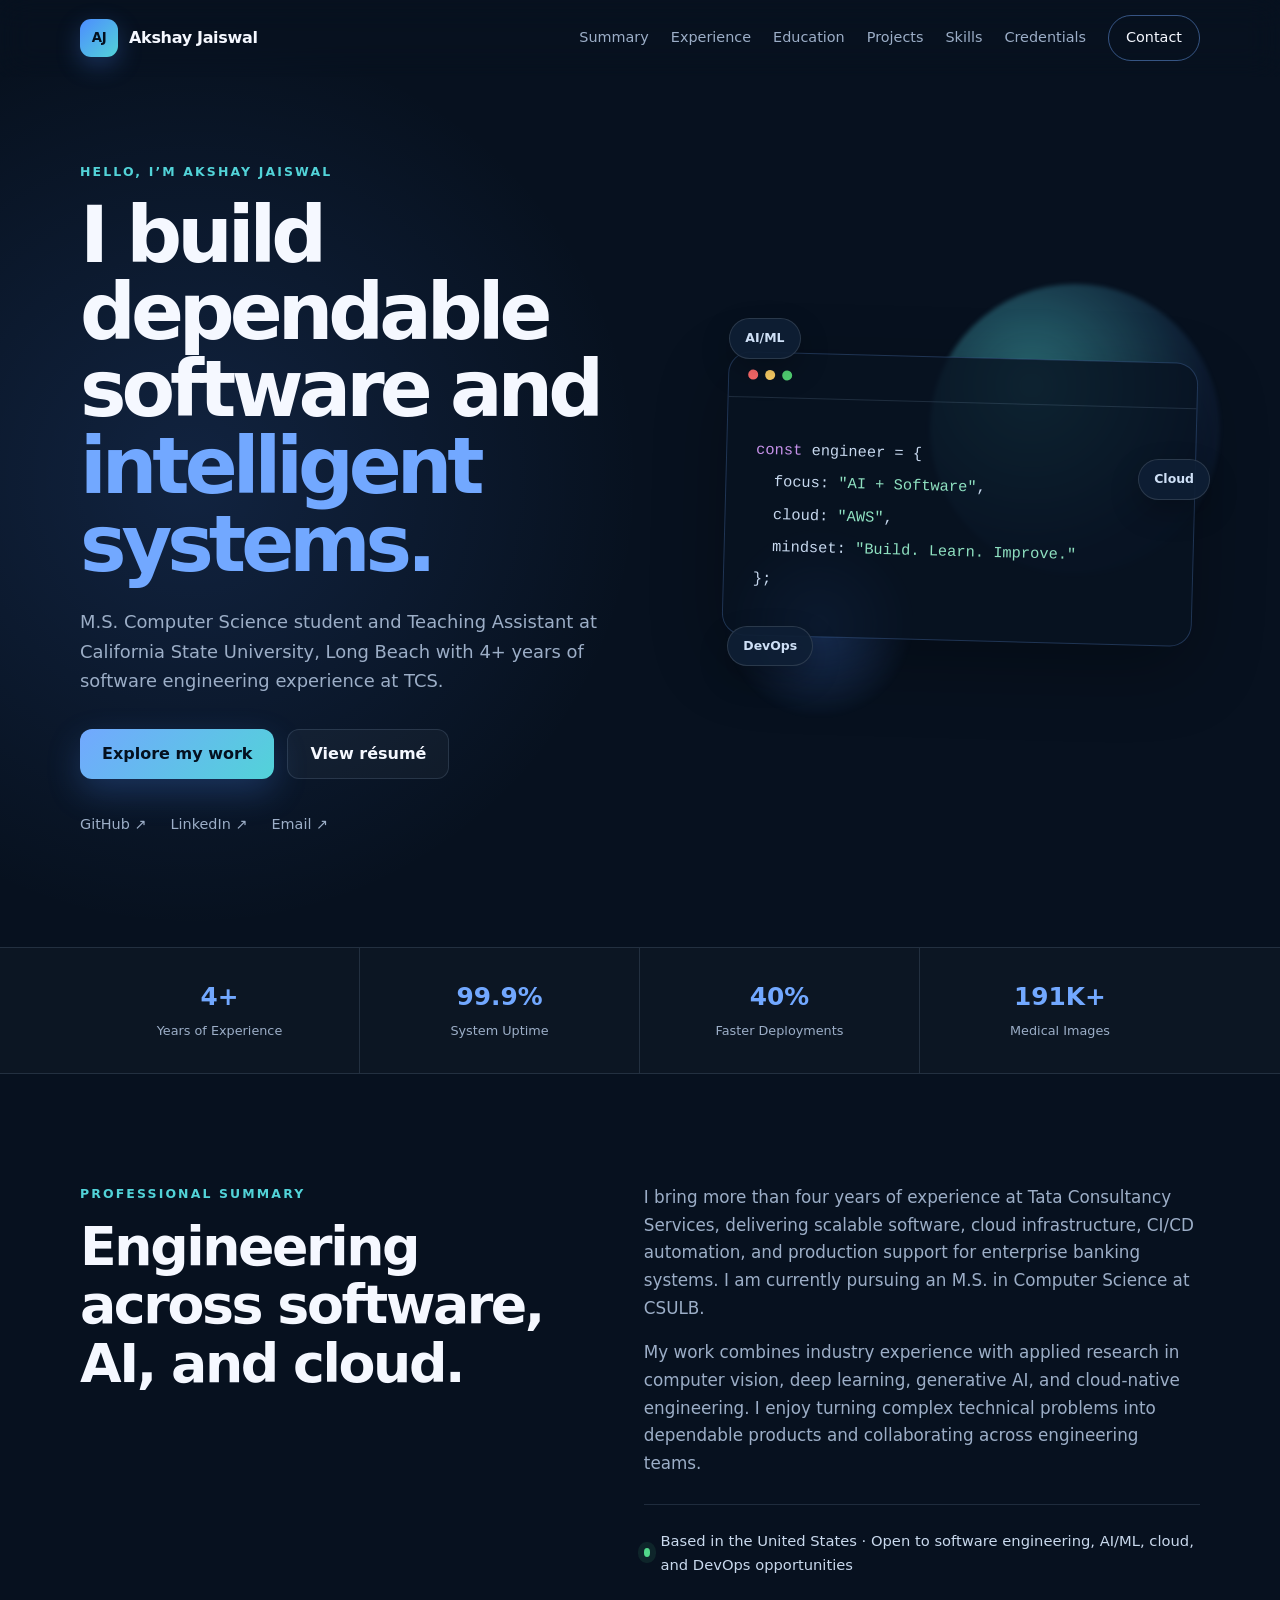
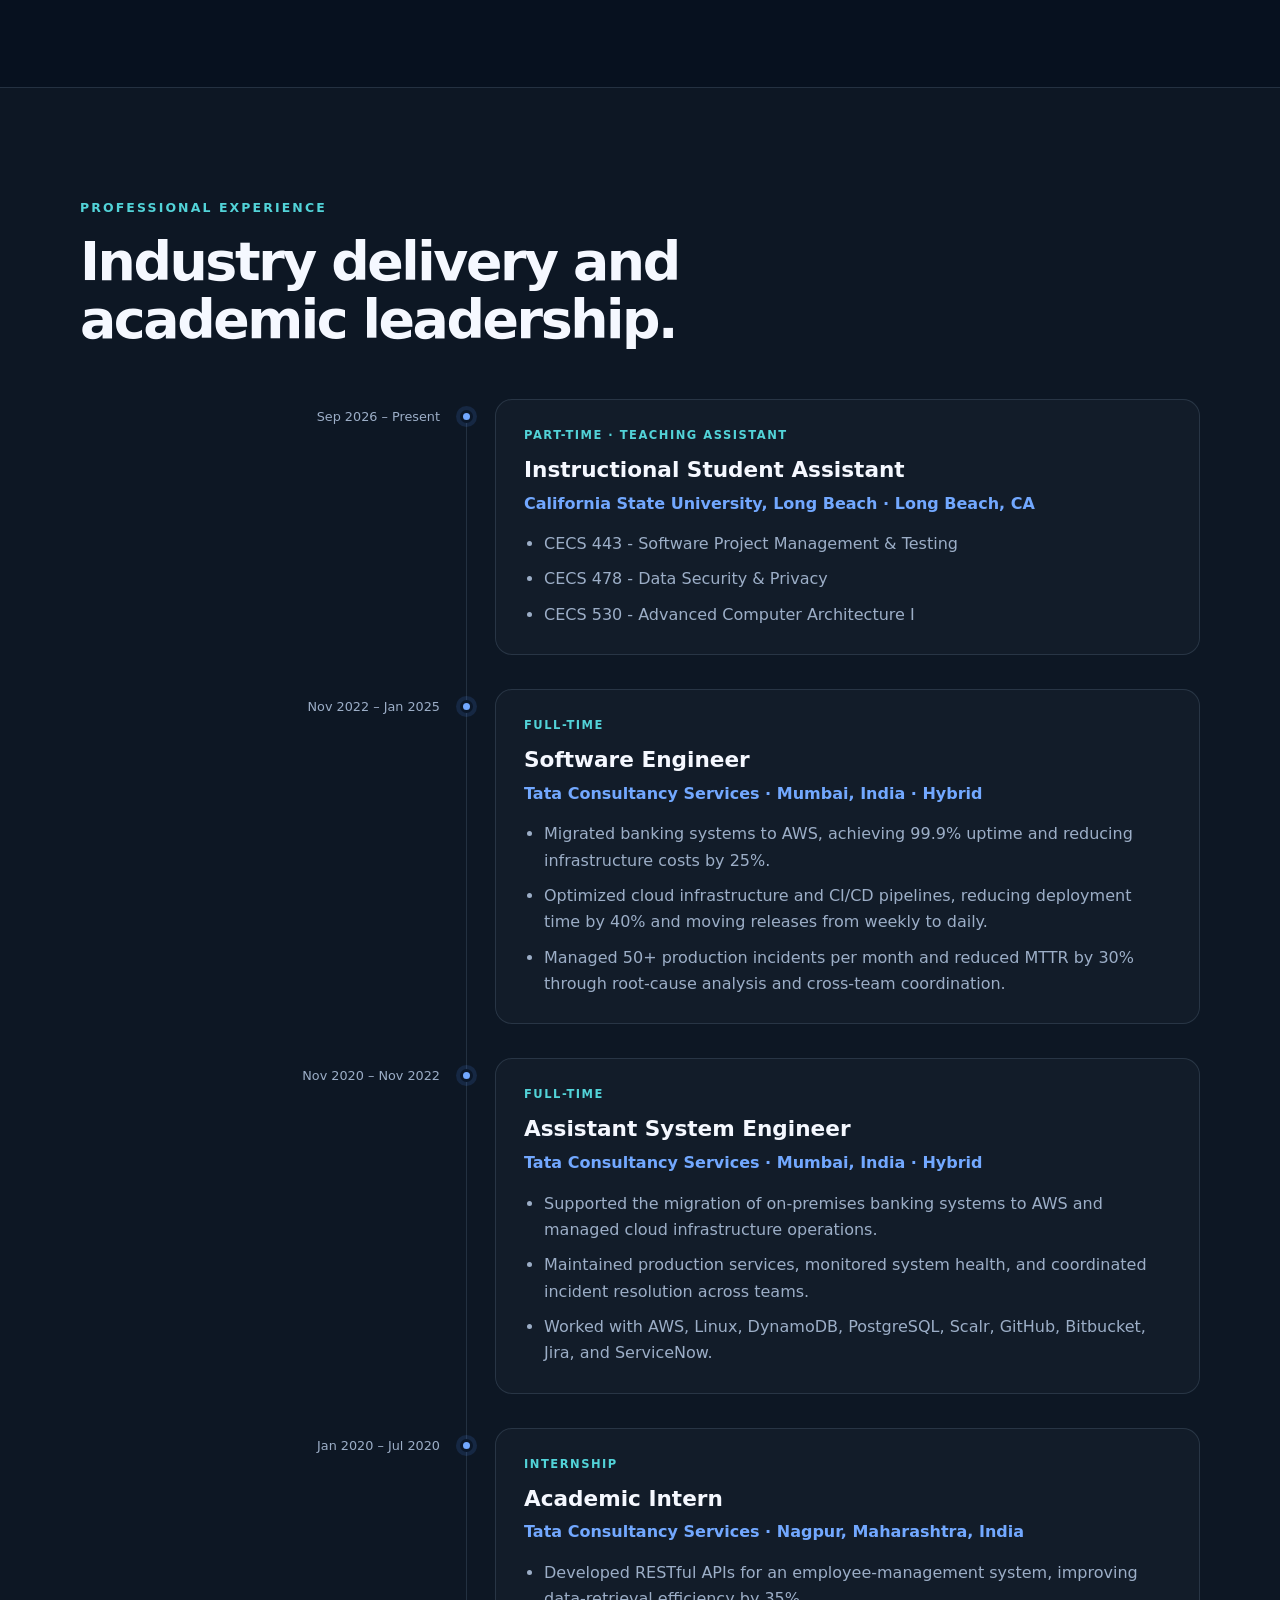
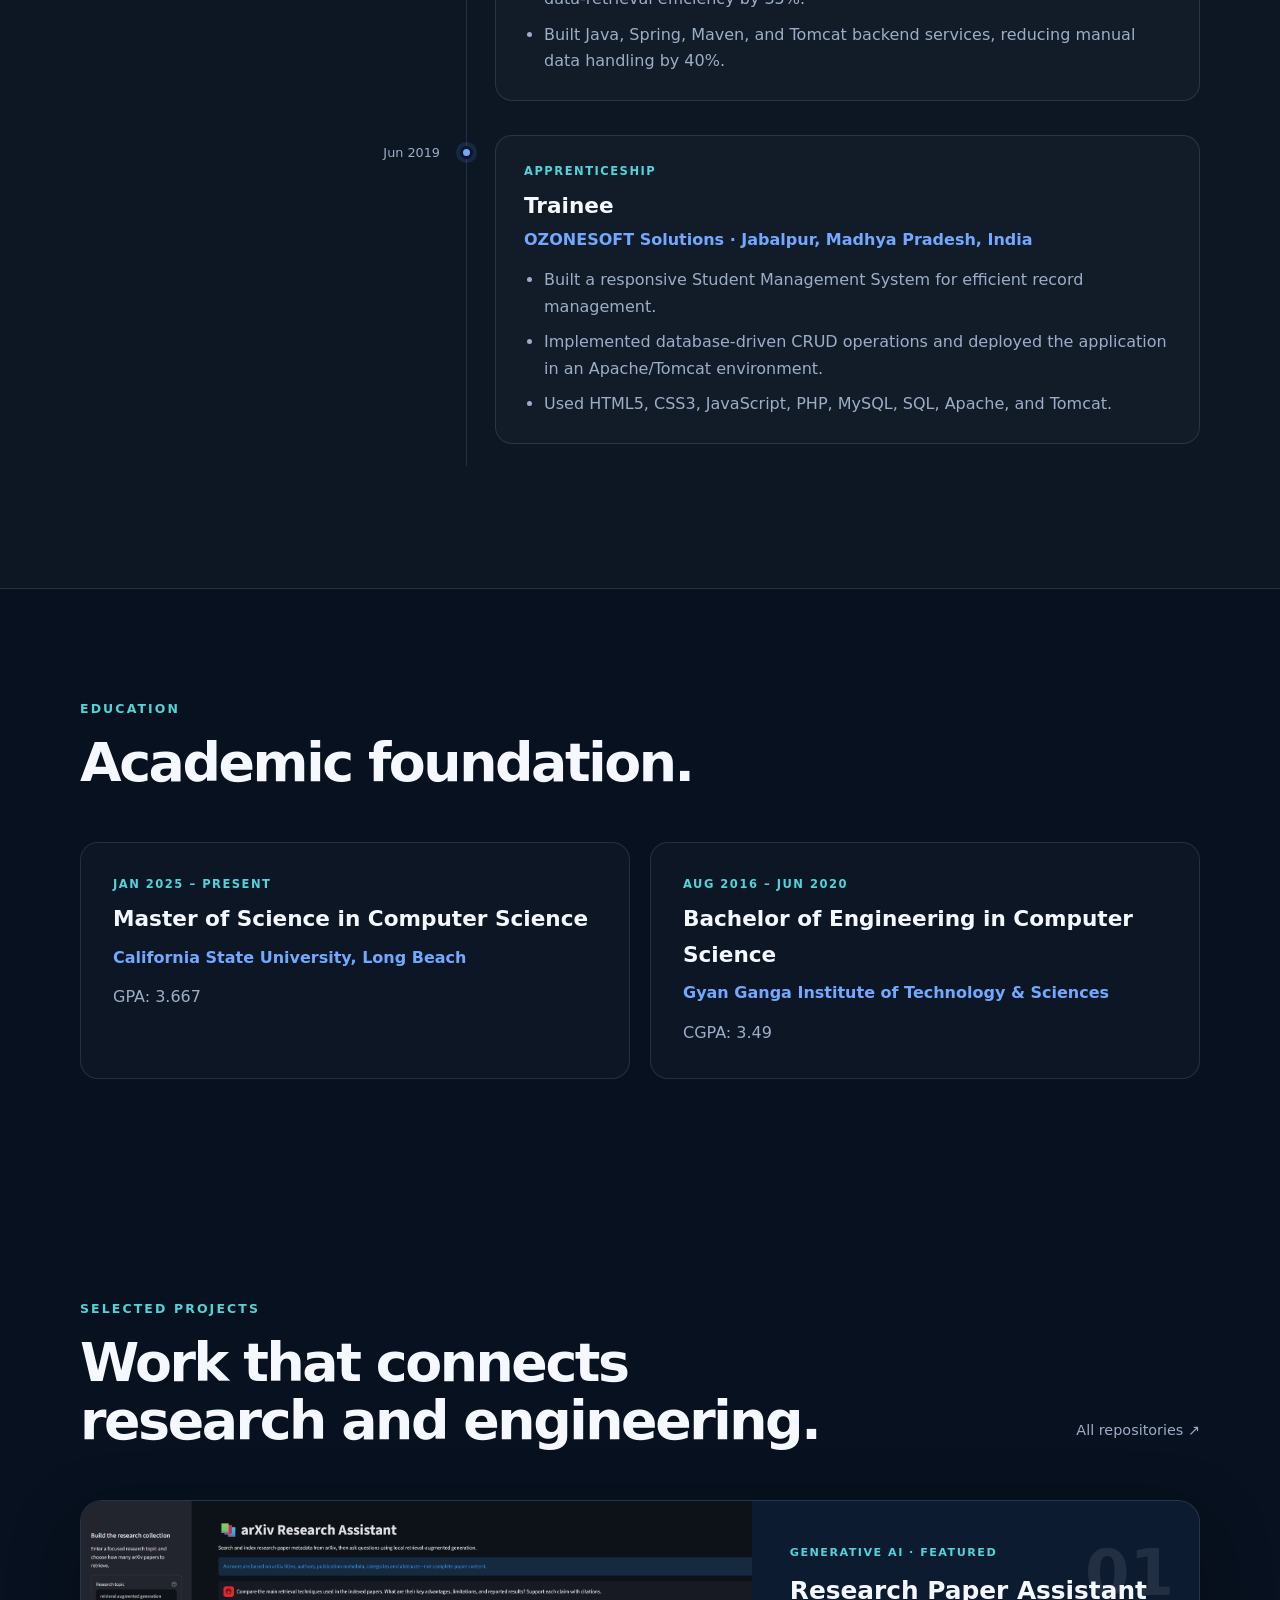
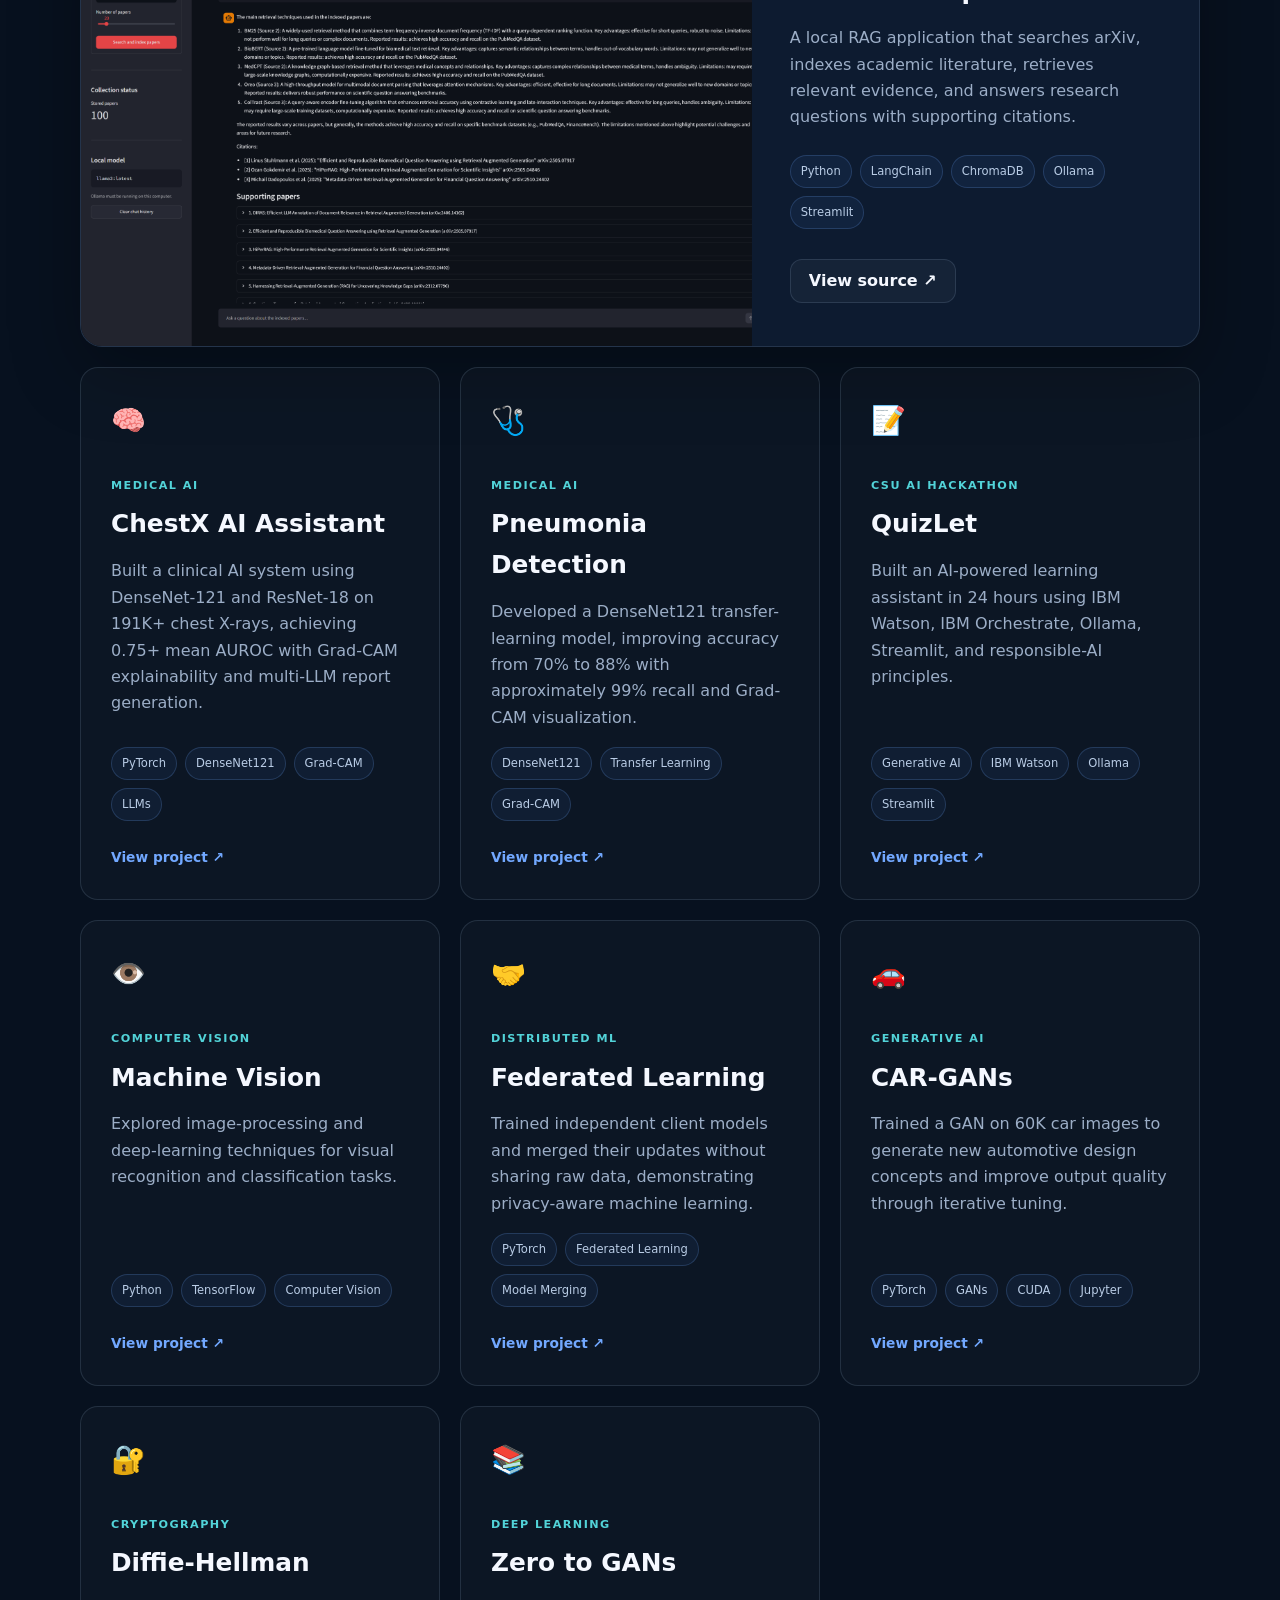
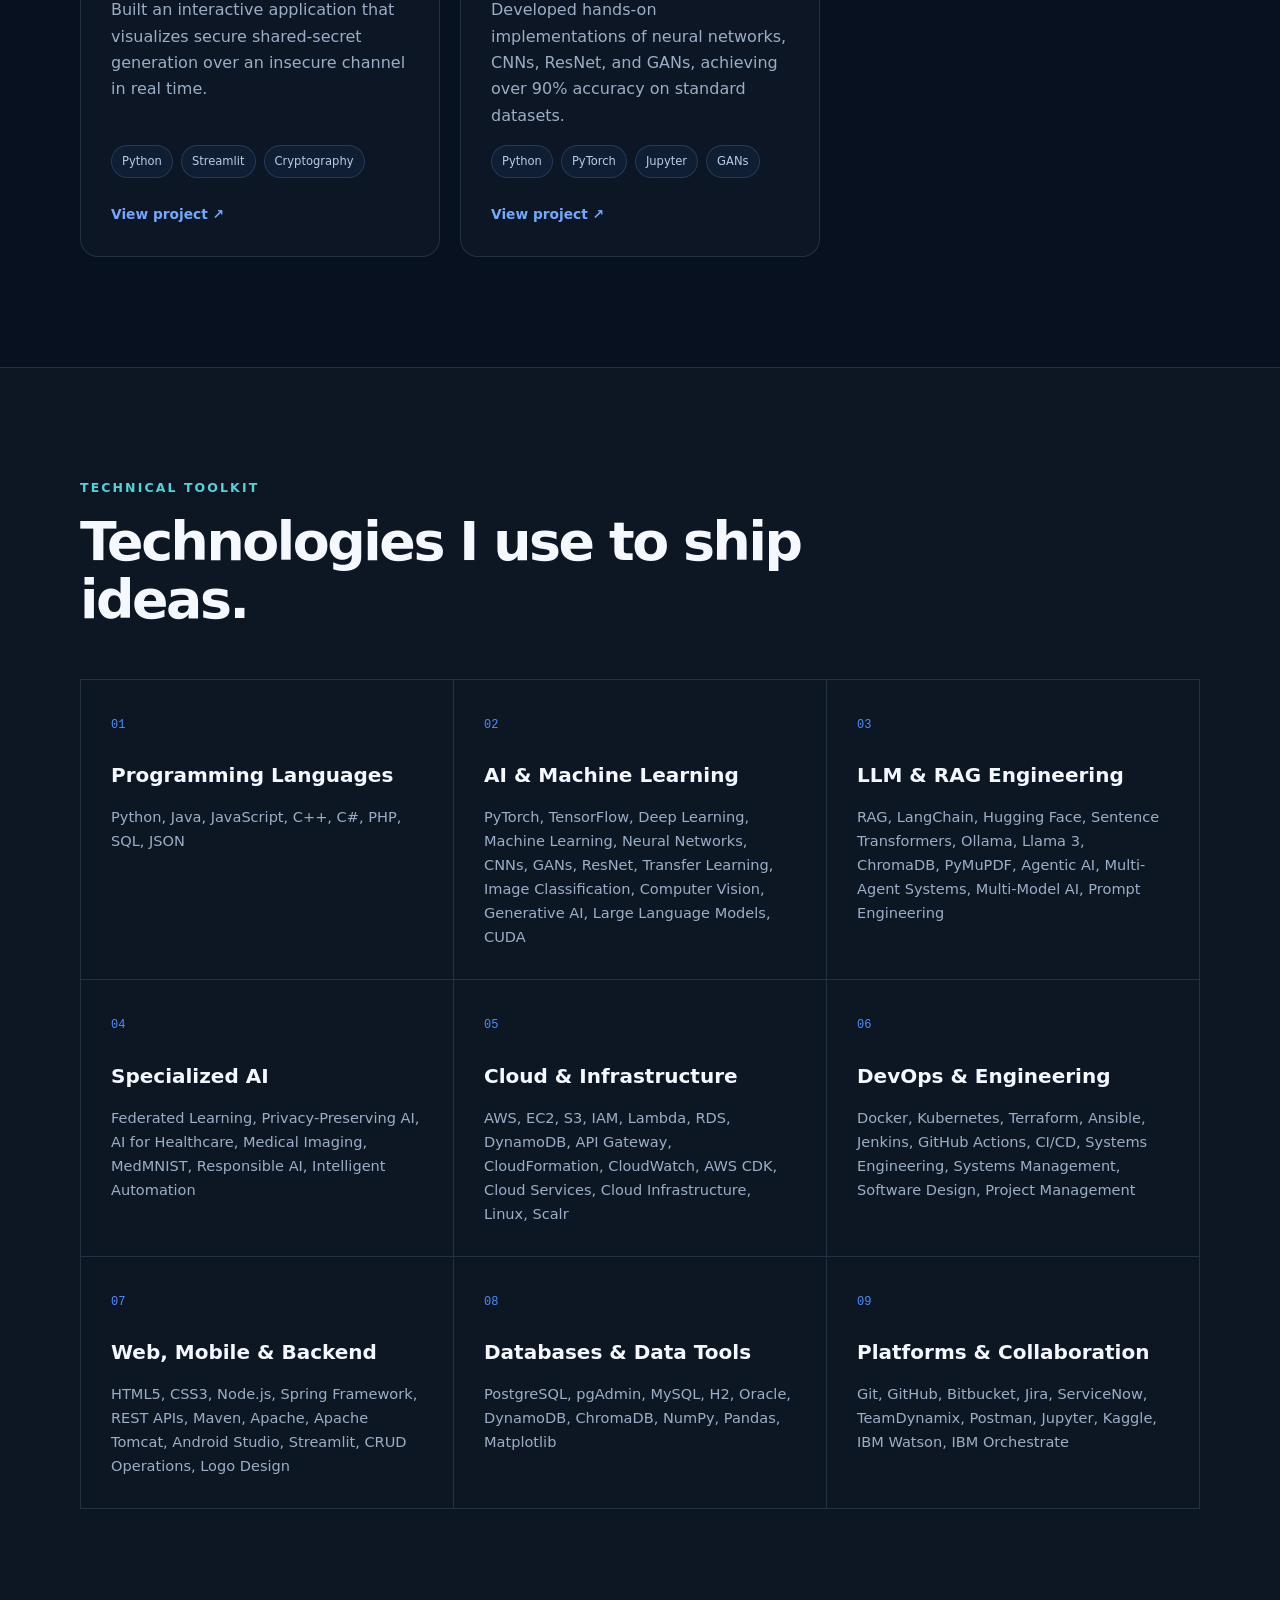
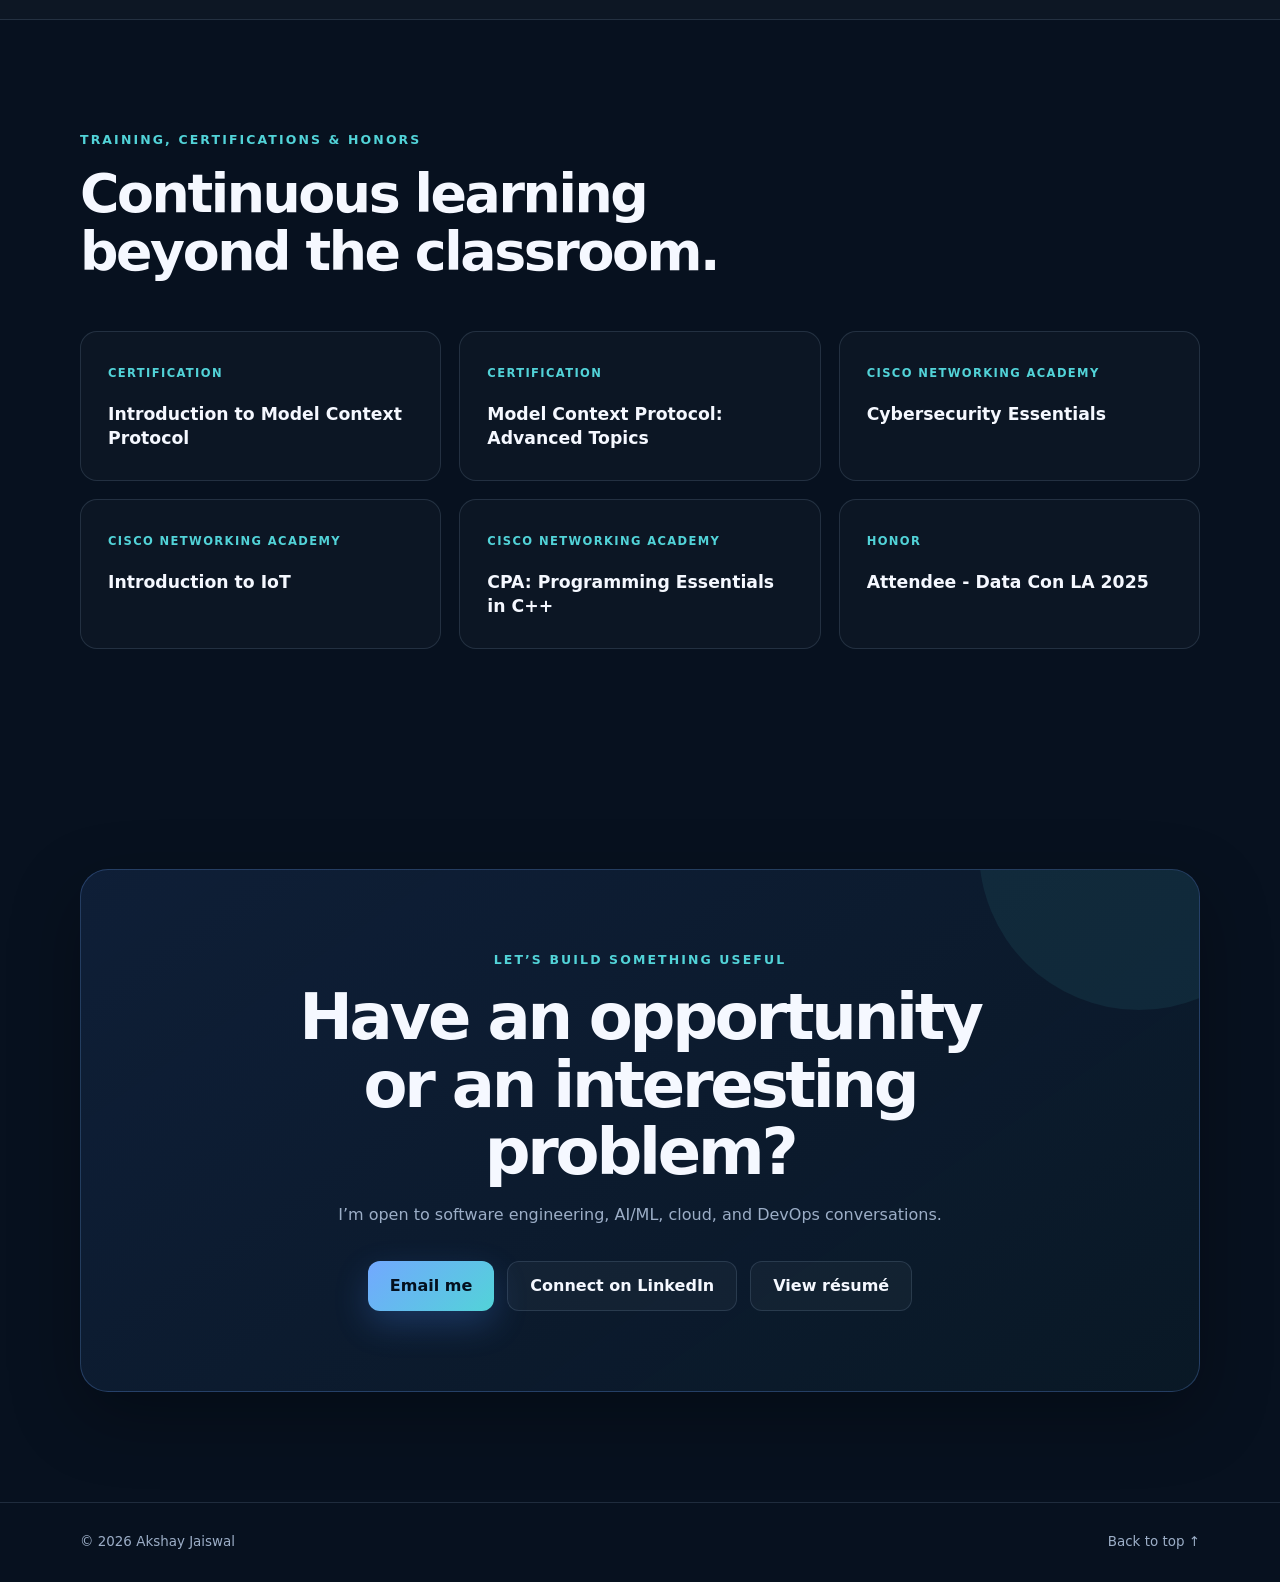
==== commit 7c6070fd: "Updated" ====
--- a/index.html
+++ b/index.html
@@ -119,9 +119,9 @@
               <div class="timeline-marker"></div>
               <div class="timeline-date">Sep 2026 – Present</div>
               <div class="timeline-card">
-                <p class="role-type">Teaching Assistant</p>
+                <p class="role-type">Part-time · Teaching Assistant</p>
                 <h3>Instructional Student Assistant</h3>
-                <p class="organization">California State University, Long Beach</p>
+                <p class="organization">California State University, Long Beach · Long Beach, CA</p>
                 <ul class="achievement-list">
                   <li>CECS 443 - Software Project Management &amp; Testing</li>
                   <li>CECS 478 - Data Security &amp; Privacy</li>
@@ -135,7 +135,7 @@
               <div class="timeline-card">
                 <p class="role-type">Full-time</p>
                 <h3>Software Engineer</h3>
-                <p class="organization">Tata Consultancy Services</p>
+                <p class="organization">Tata Consultancy Services · Mumbai, India · Hybrid</p>
                 <ul class="achievement-list">
                   <li>Migrated banking systems to AWS, achieving 99.9% uptime and reducing infrastructure costs by 25%.</li>
                   <li>Optimized cloud infrastructure and CI/CD pipelines, reducing deployment time by 40% and moving releases from weekly to daily.</li>
@@ -149,7 +149,7 @@
               <div class="timeline-card">
                 <p class="role-type">Full-time</p>
                 <h3>Assistant System Engineer</h3>
-                <p class="organization">Tata Consultancy Services · Mumbai, India</p>
+                <p class="organization">Tata Consultancy Services · Mumbai, India · Hybrid</p>
                 <ul class="achievement-list">
                   <li>Supported the migration of on-premises banking systems to AWS and managed cloud infrastructure operations.</li>
                   <li>Maintained production services, monitored system health, and coordinated incident resolution across teams.</li>
@@ -163,7 +163,7 @@
               <div class="timeline-card">
                 <p class="role-type">Internship</p>
                 <h3>Academic Intern</h3>
-                <p class="organization">Tata Consultancy Services · Nagpur, India</p>
+                <p class="organization">Tata Consultancy Services · Nagpur, Maharashtra, India</p>
                 <ul class="achievement-list">
                   <li>Developed RESTful APIs for an employee-management system, improving data-retrieval efficiency by 35%.</li>
                   <li>Built Java, Spring, Maven, and Tomcat backend services, reducing manual data handling by 40%.</li>
@@ -174,9 +174,9 @@
               <div class="timeline-marker"></div>
               <div class="timeline-date">Jun 2019</div>
               <div class="timeline-card">
-                <p class="role-type">Training</p>
+                <p class="role-type">Apprenticeship</p>
                 <h3>Trainee</h3>
-                <p class="organization">OZONESOFT Solutions · Jabalpur, India</p>
+                <p class="organization">OZONESOFT Solutions · Jabalpur, Madhya Pradesh, India</p>
                 <ul class="achievement-list">
                   <li>Built a responsive Student Management System for efficient record management.</li>
                   <li>Implemented database-driven CRUD operations and deployed the application in an Apache/Tomcat environment.</li>
@@ -315,12 +315,15 @@
             <h2 id="skills-title">Technologies I use to ship ideas.</h2>
           </div>
           <div class="skills-grid">
-            <article class="skill-group reveal"><span>01</span><h3>Languages</h3><p>Python, Java, JavaScript, C++, C#, PHP</p></article>
-            <article class="skill-group reveal"><span>02</span><h3>AI &amp; Data</h3><p>PyTorch, TensorFlow, CNNs, GANs, ResNet, RAG, LangChain, MCP, Hugging Face, NumPy, Pandas, Matplotlib, CUDA</p></article>
-            <article class="skill-group reveal"><span>03</span><h3>Cloud</h3><p>AWS, EC2, S3, IAM, Lambda, RDS, DynamoDB, API Gateway, CloudFormation, CloudWatch</p></article>
-            <article class="skill-group reveal"><span>04</span><h3>DevOps</h3><p>Docker, Kubernetes, Terraform, Ansible, Jenkins, GitHub Actions</p></article>
-            <article class="skill-group reveal"><span>05</span><h3>Databases</h3><p>PostgreSQL, MySQL, Oracle, SQL, DynamoDB, ChromaDB</p></article>
-            <article class="skill-group reveal"><span>06</span><h3>Engineering &amp; Platforms</h3><p>Systems Engineering, Systems Management, Project Management, Git, GitHub, Bitbucket, Jira, ServiceNow, TeamDynamix, Streamlit, Postman</p></article>
+            <article class="skill-group reveal"><span>01</span><h3>Programming Languages</h3><p>Python, Java, JavaScript, C++, C#, PHP, SQL, JSON</p></article>
+            <article class="skill-group reveal"><span>02</span><h3>AI &amp; Machine Learning</h3><p>PyTorch, TensorFlow, Deep Learning, Machine Learning, Neural Networks, CNNs, GANs, ResNet, Transfer Learning, Image Classification, Computer Vision, Generative AI, Large Language Models, CUDA</p></article>
+            <article class="skill-group reveal"><span>03</span><h3>LLM &amp; RAG Engineering</h3><p>RAG, LangChain, Hugging Face, Sentence Transformers, Ollama, Llama 3, ChromaDB, PyMuPDF, Agentic AI, Multi-Agent Systems, Multi-Model AI, Prompt Engineering</p></article>
+            <article class="skill-group reveal"><span>04</span><h3>Specialized AI</h3><p>Federated Learning, Privacy-Preserving AI, AI for Healthcare, Medical Imaging, MedMNIST, Responsible AI, Intelligent Automation</p></article>
+            <article class="skill-group reveal"><span>05</span><h3>Cloud &amp; Infrastructure</h3><p>AWS, EC2, S3, IAM, Lambda, RDS, DynamoDB, API Gateway, CloudFormation, CloudWatch, AWS CDK, Cloud Services, Cloud Infrastructure, Linux, Scalr</p></article>
+            <article class="skill-group reveal"><span>06</span><h3>DevOps &amp; Engineering</h3><p>Docker, Kubernetes, Terraform, Ansible, Jenkins, GitHub Actions, CI/CD, Systems Engineering, Systems Management, Software Design, Project Management</p></article>
+            <article class="skill-group reveal"><span>07</span><h3>Web, Mobile &amp; Backend</h3><p>HTML5, CSS3, Node.js, Spring Framework, REST APIs, Maven, Apache, Apache Tomcat, Android Studio, Streamlit, CRUD Operations, Logo Design</p></article>
+            <article class="skill-group reveal"><span>08</span><h3>Databases &amp; Data Tools</h3><p>PostgreSQL, pgAdmin, MySQL, H2, Oracle, DynamoDB, ChromaDB, NumPy, Pandas, Matplotlib</p></article>
+            <article class="skill-group reveal"><span>09</span><h3>Platforms &amp; Collaboration</h3><p>Git, GitHub, Bitbucket, Jira, ServiceNow, TeamDynamix, Postman, Jupyter, Kaggle, IBM Watson, IBM Orchestrate</p></article>
           </div>
         </div>
       </section>
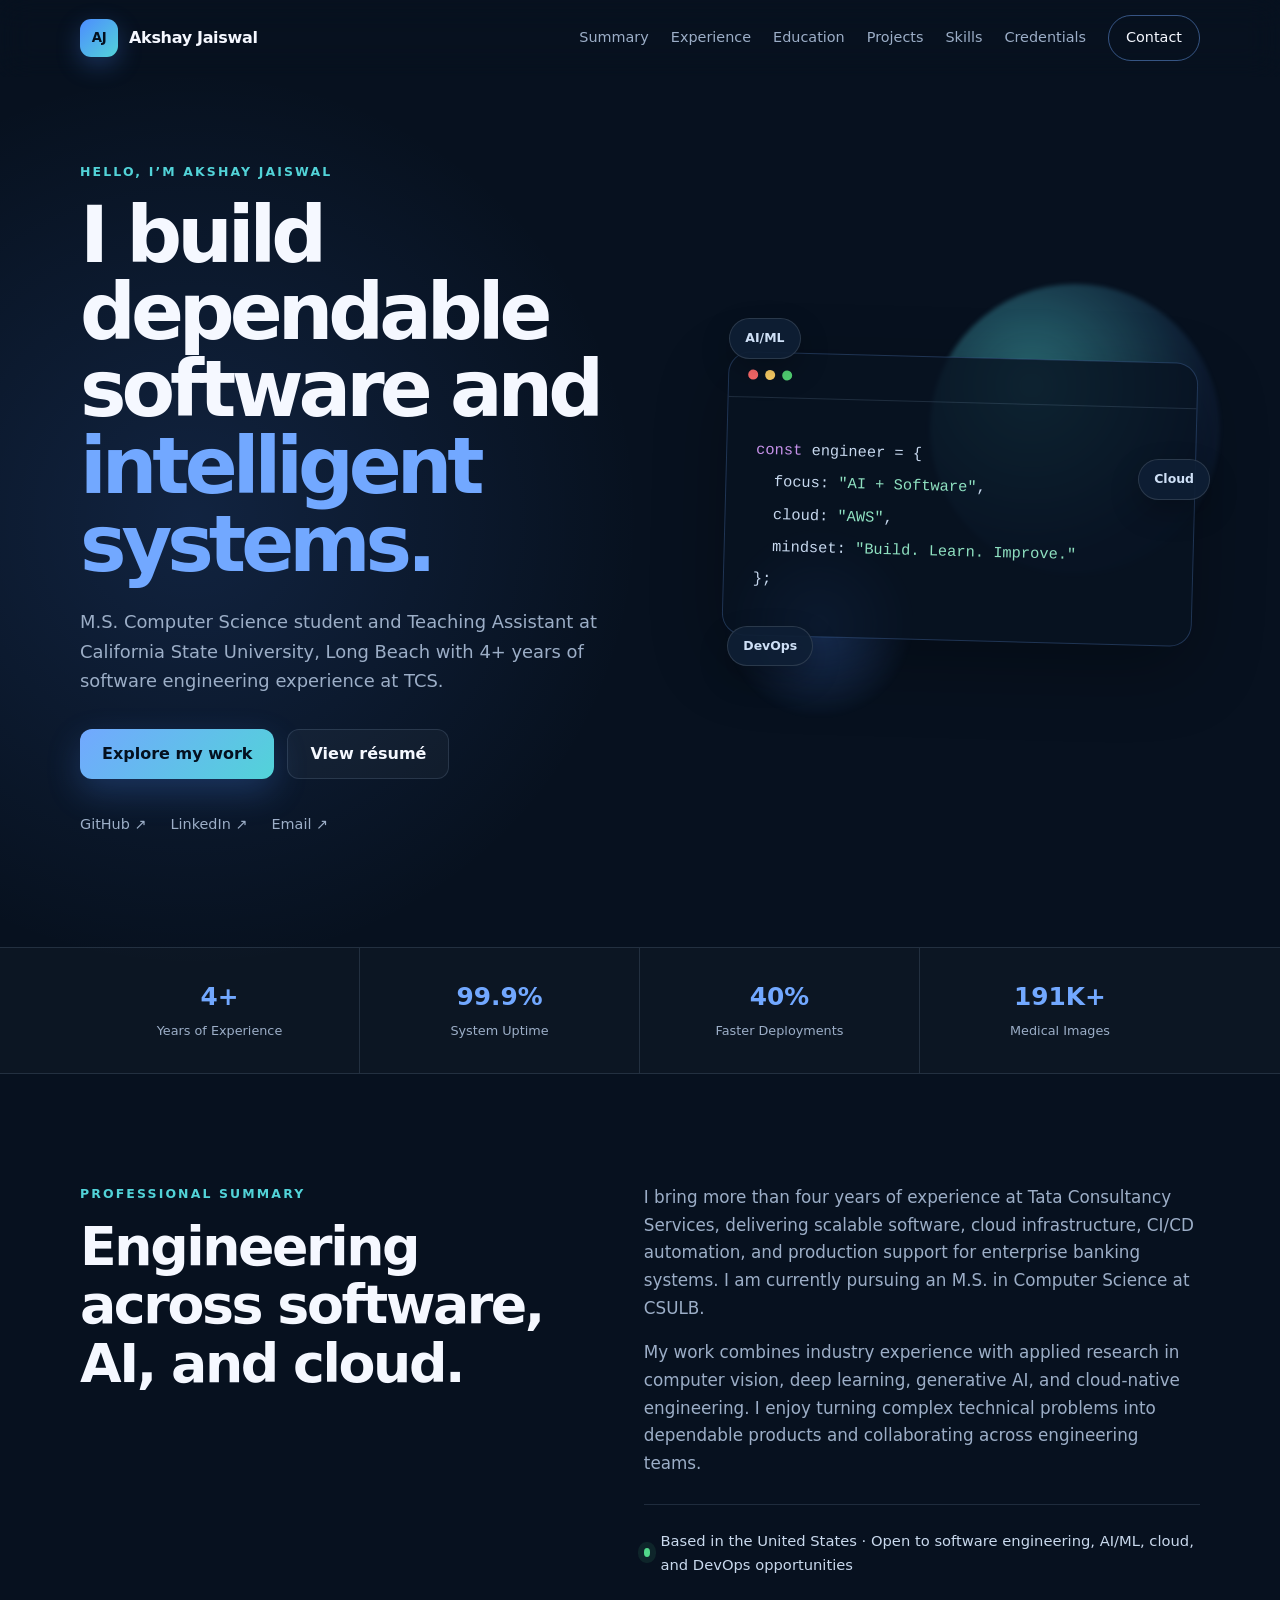
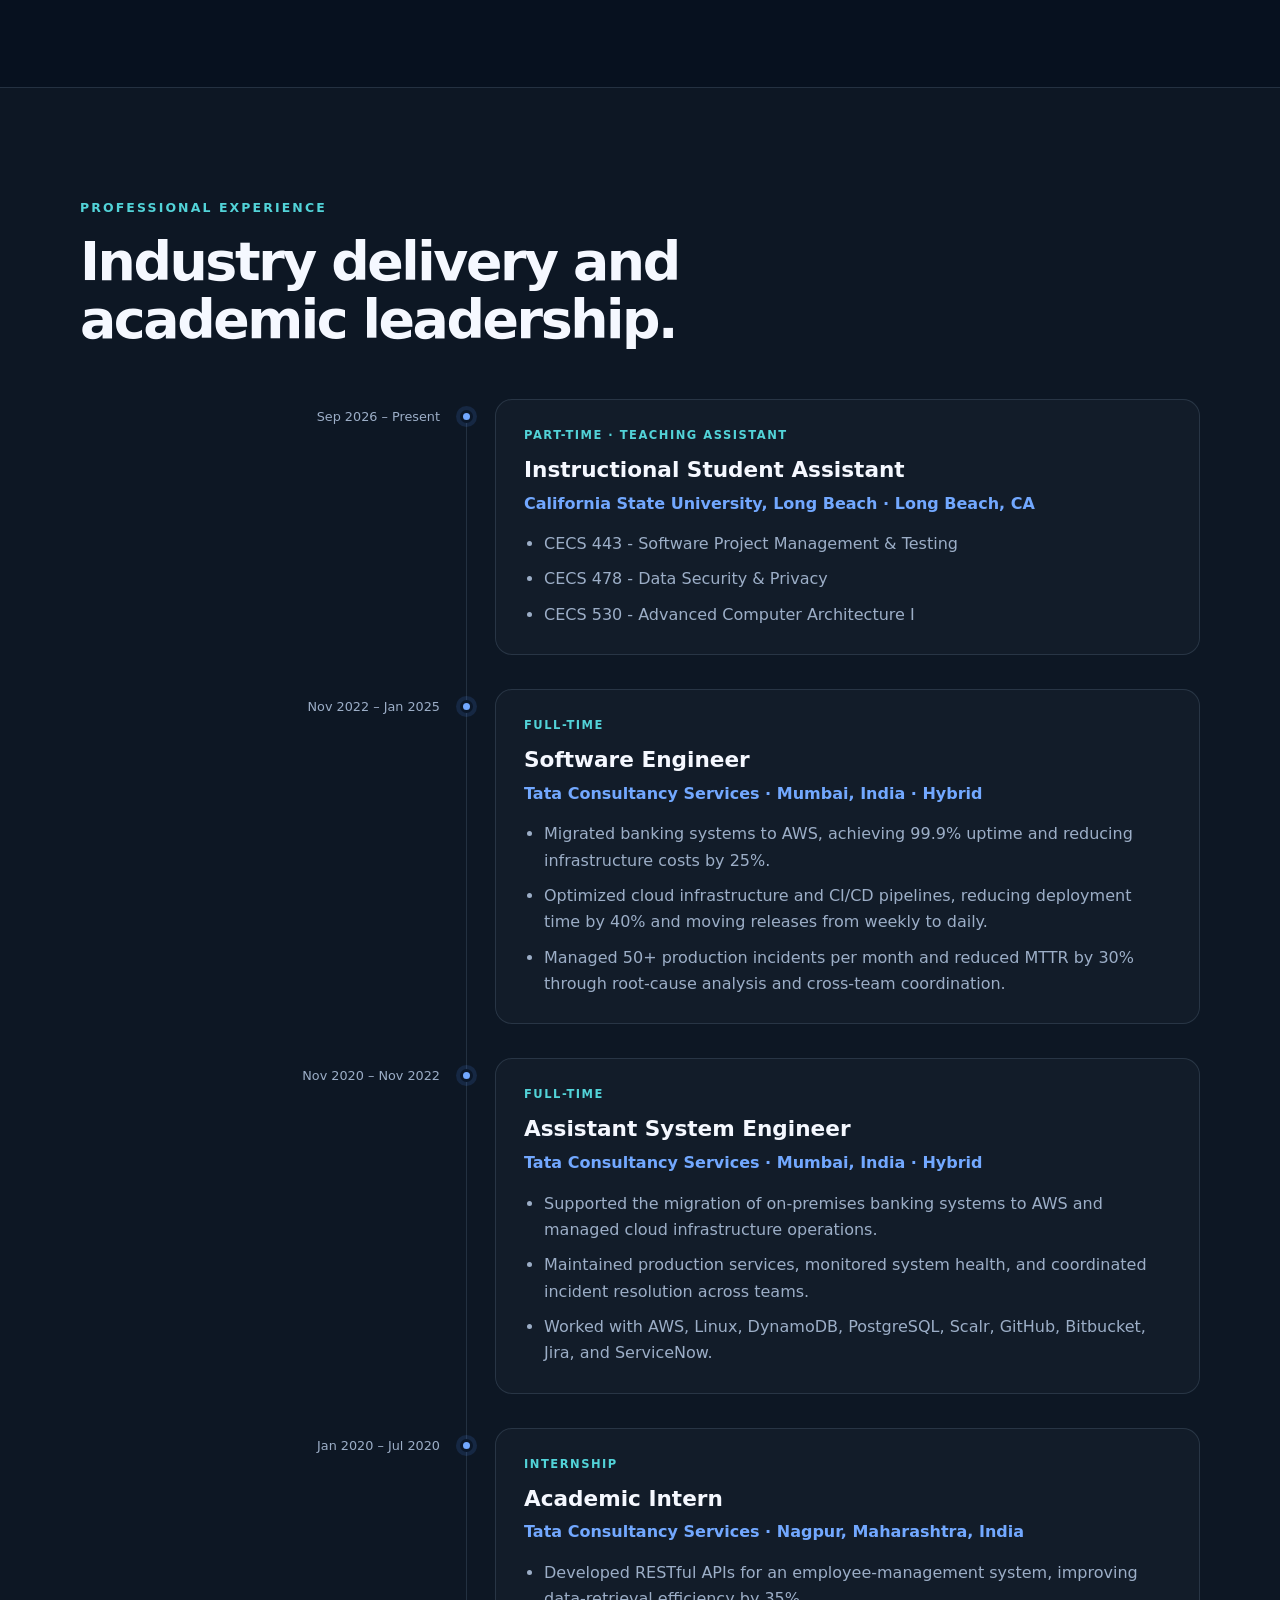
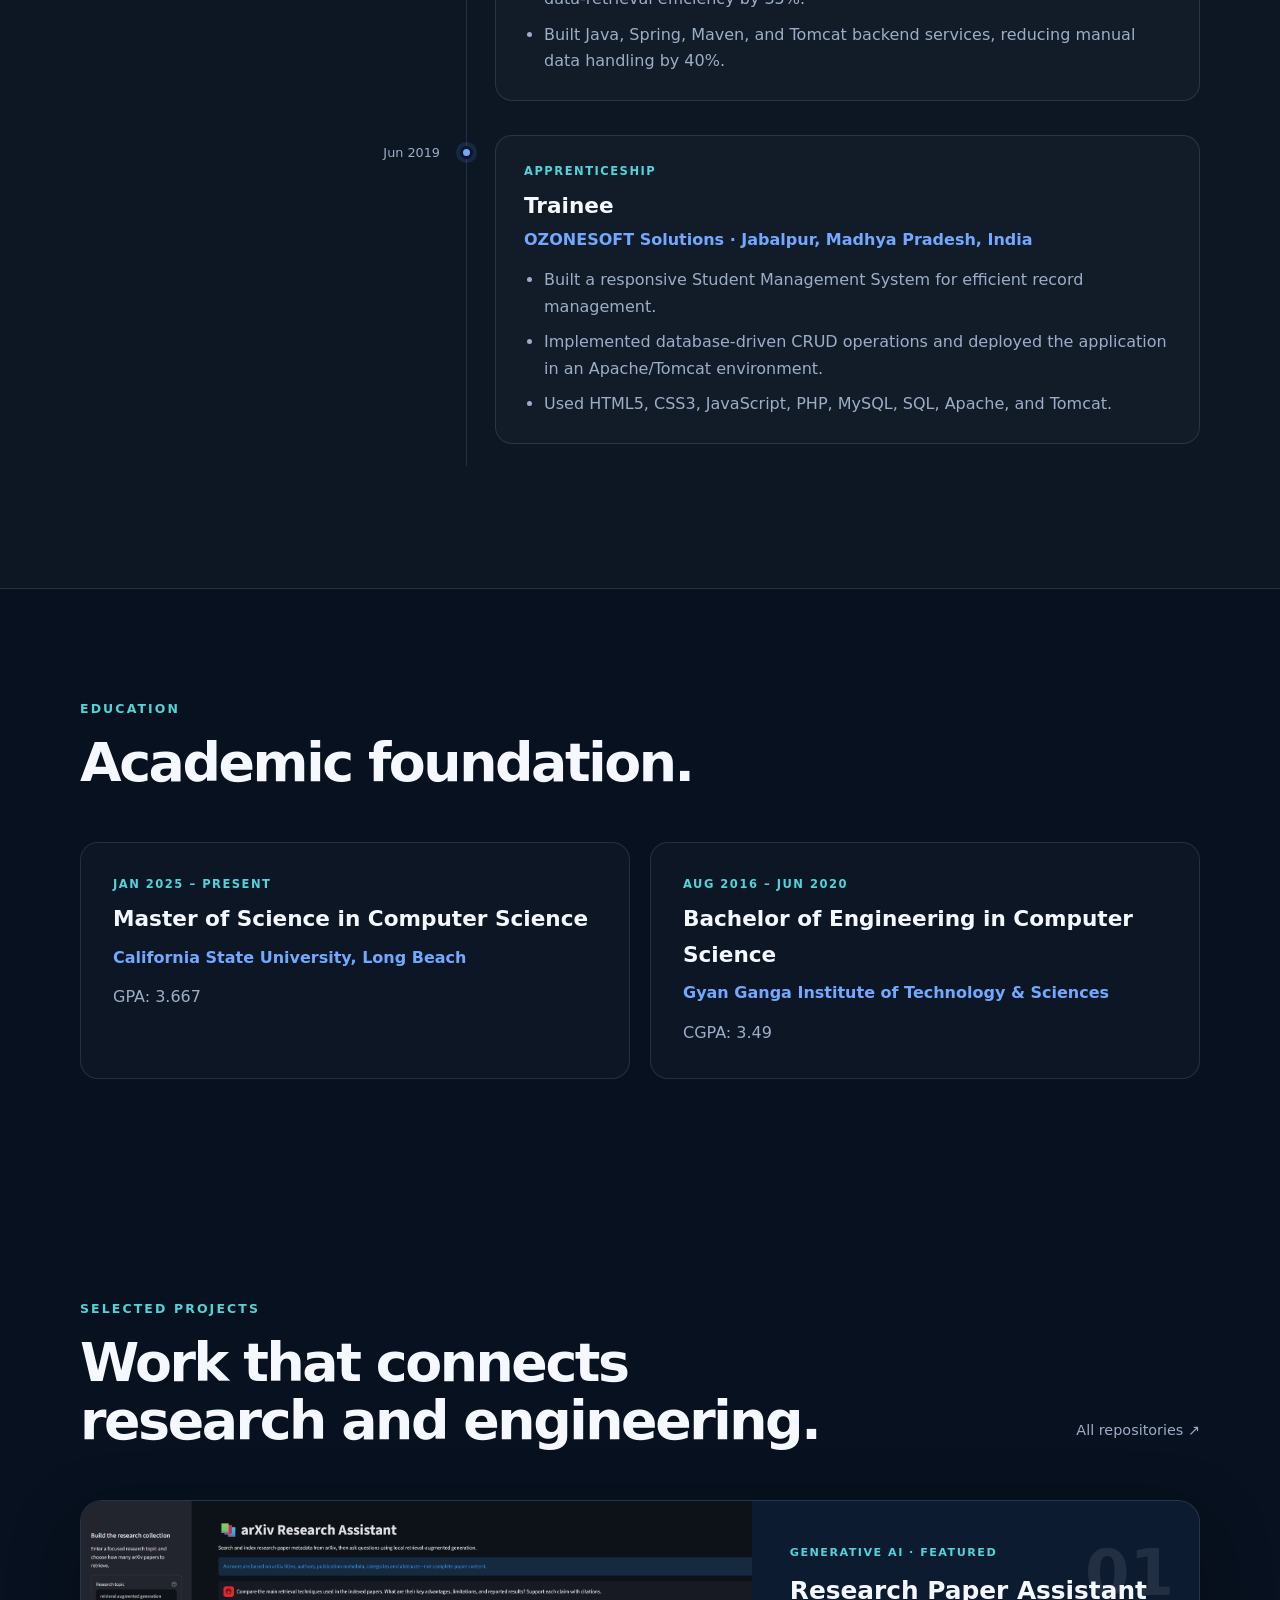
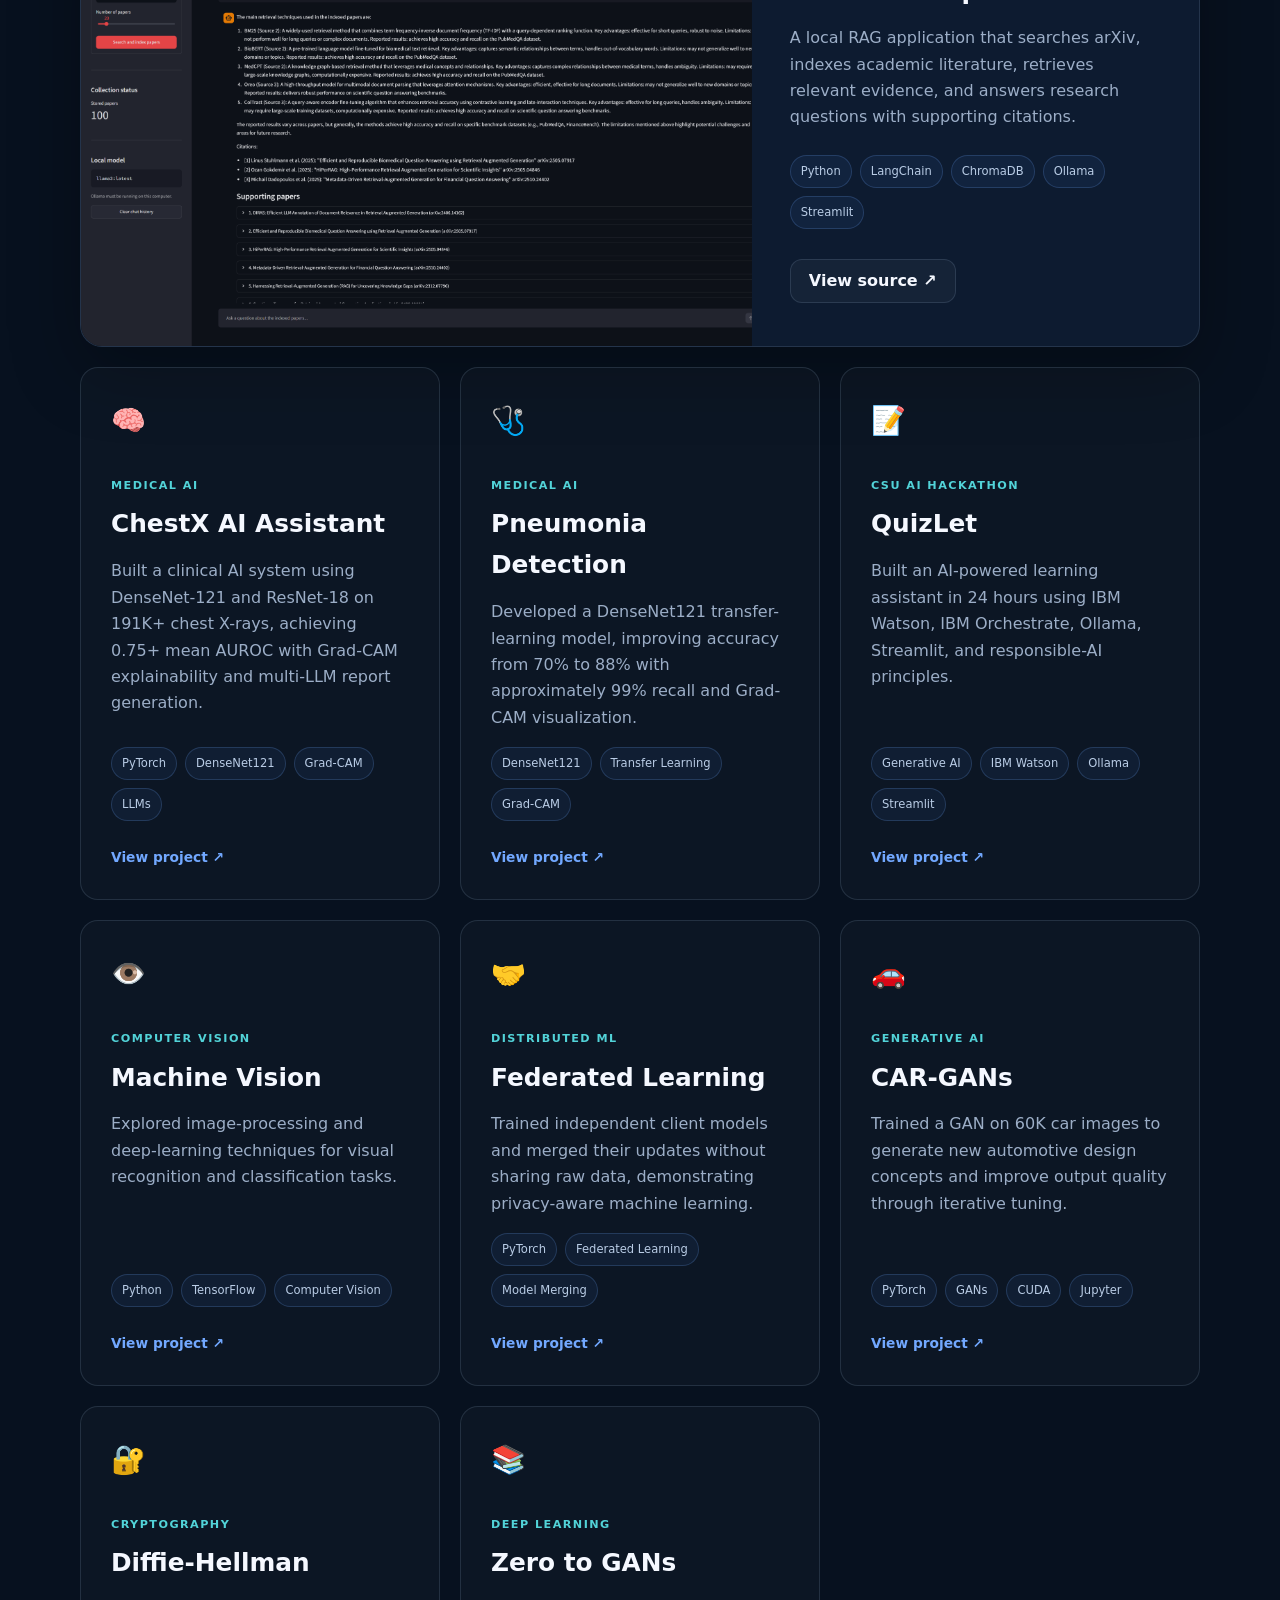
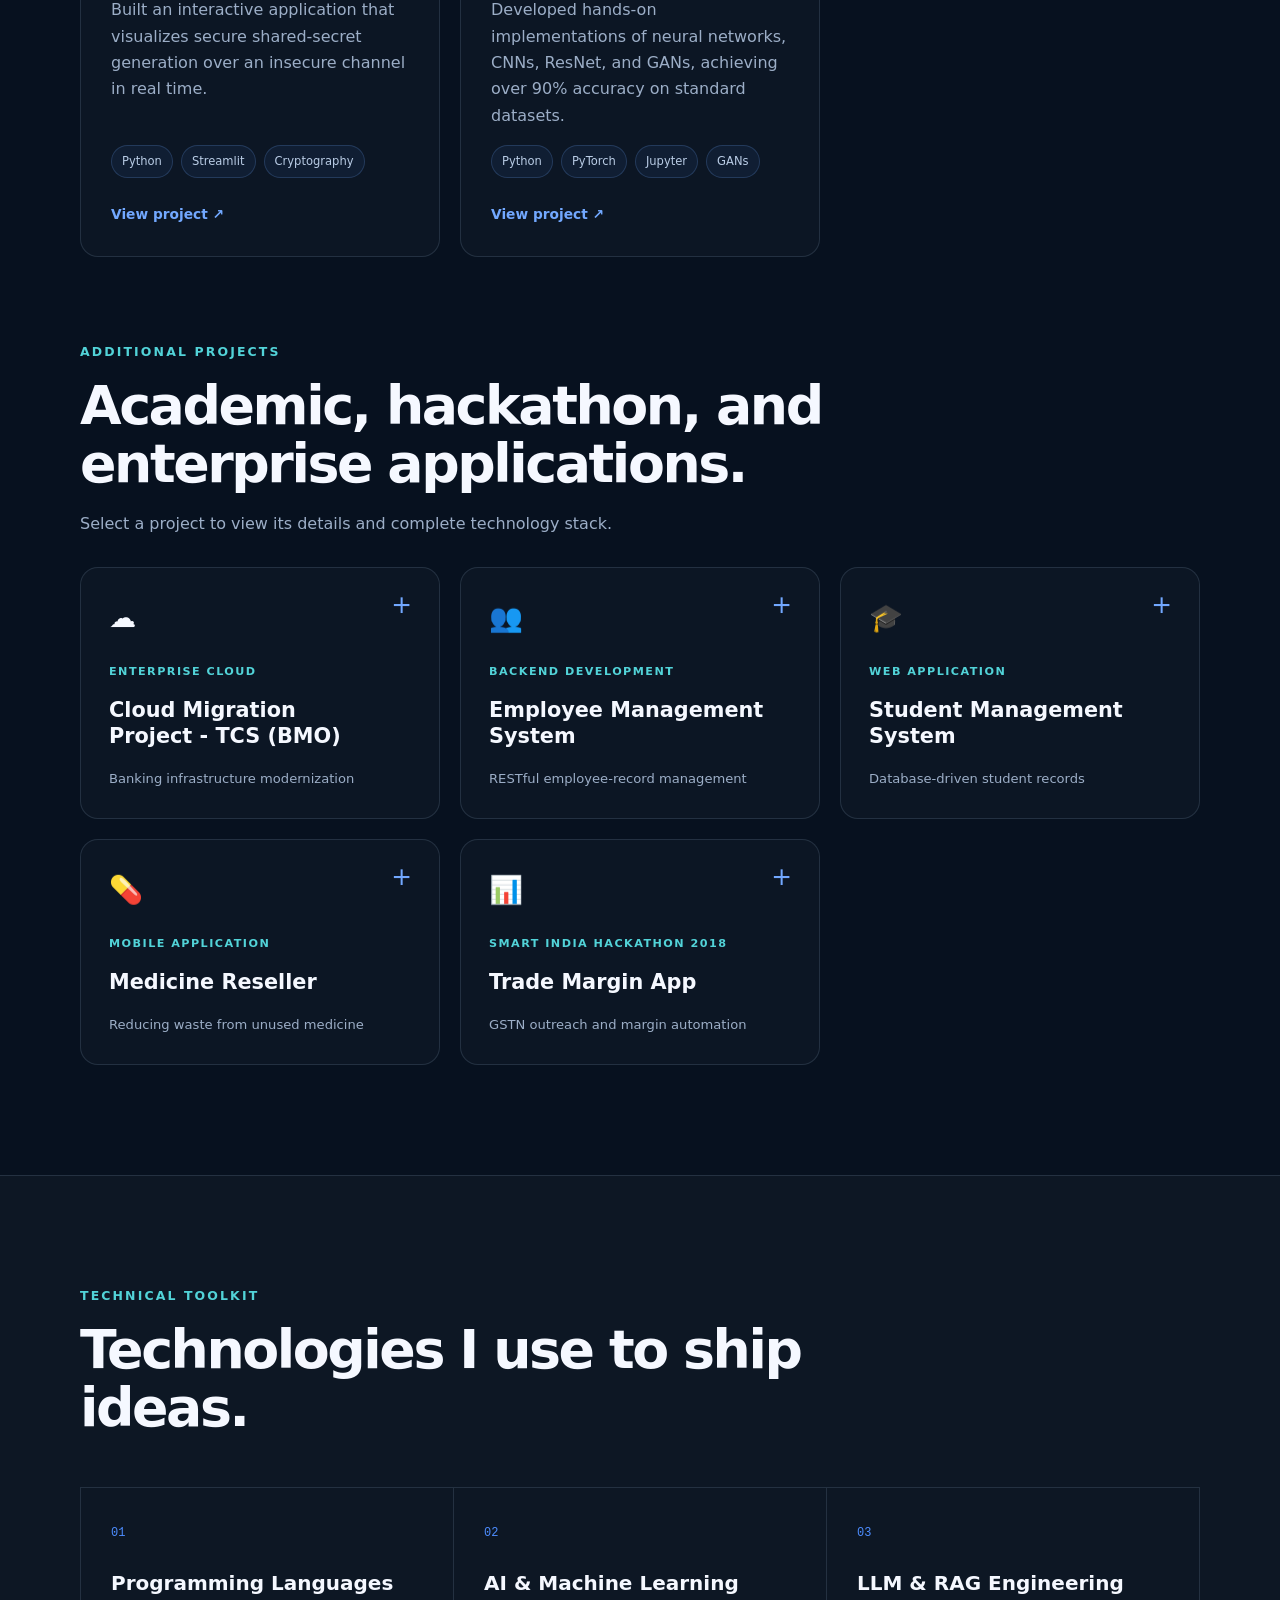
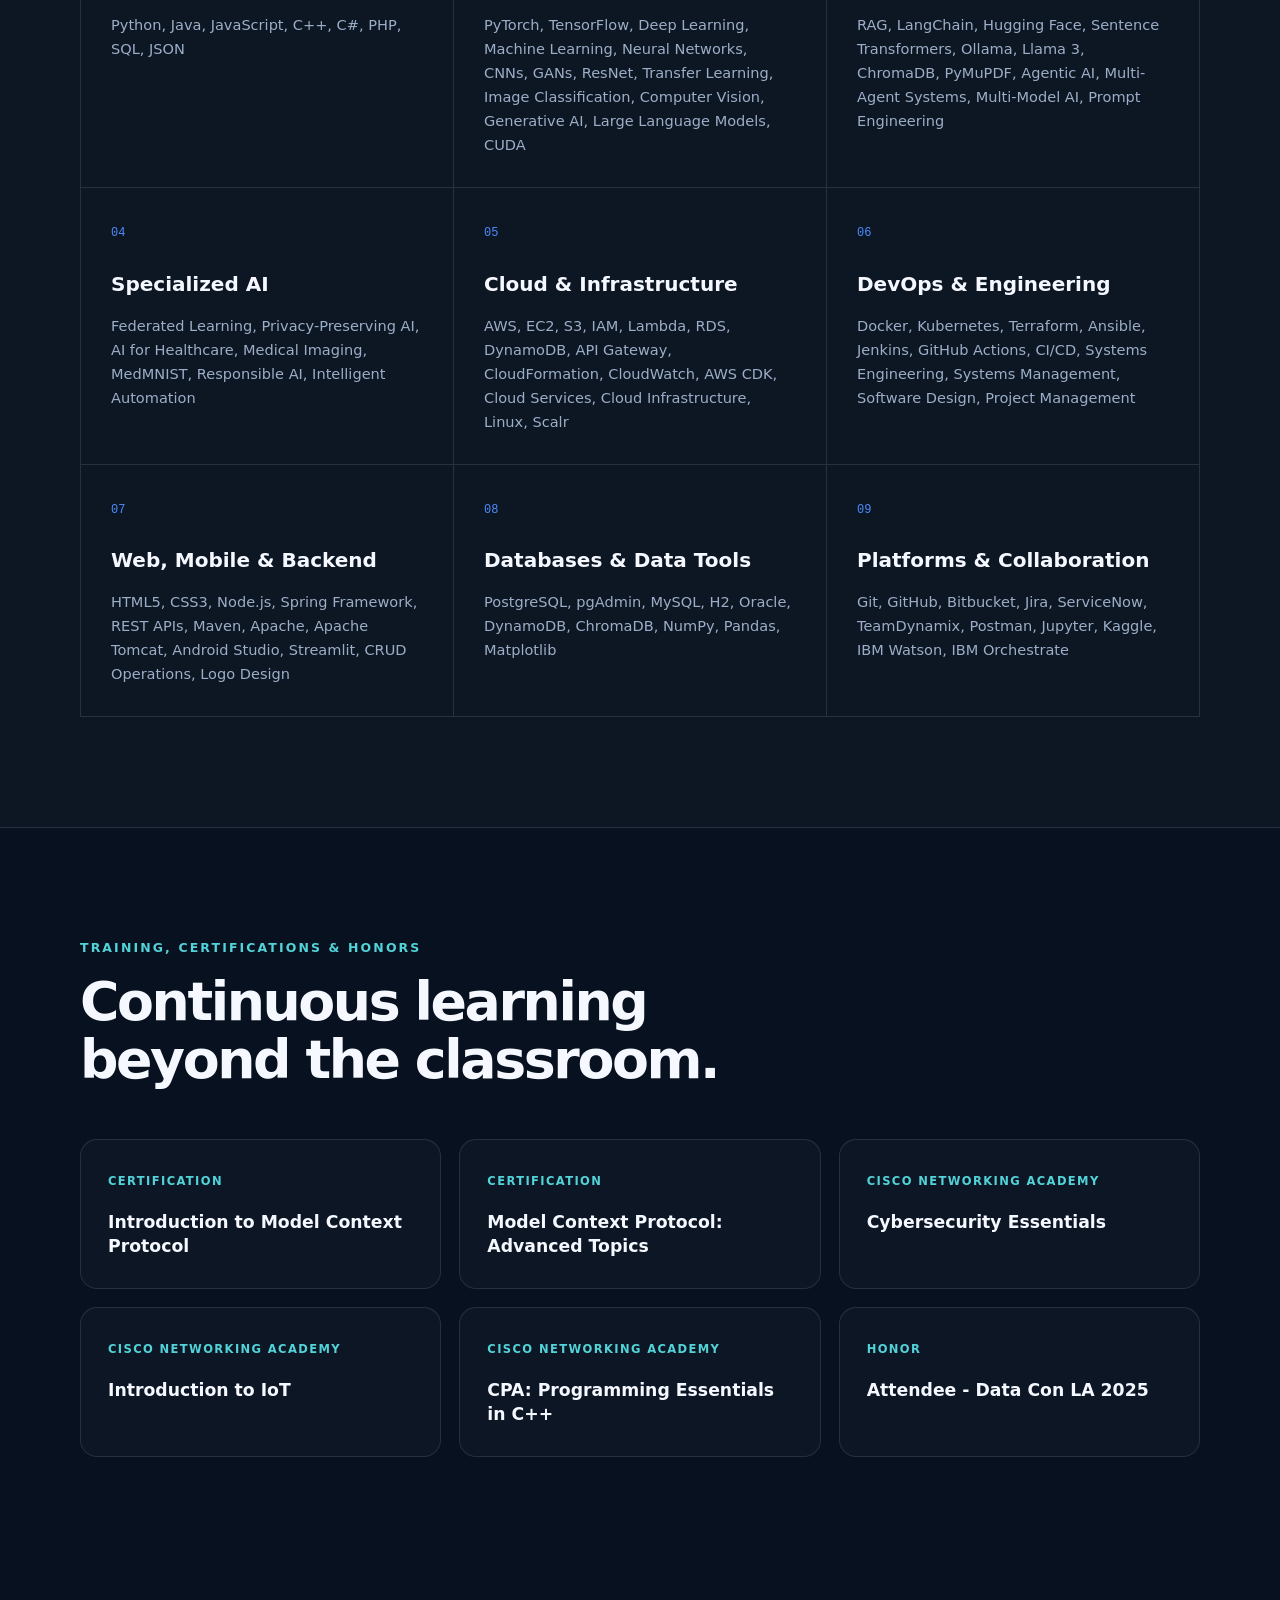
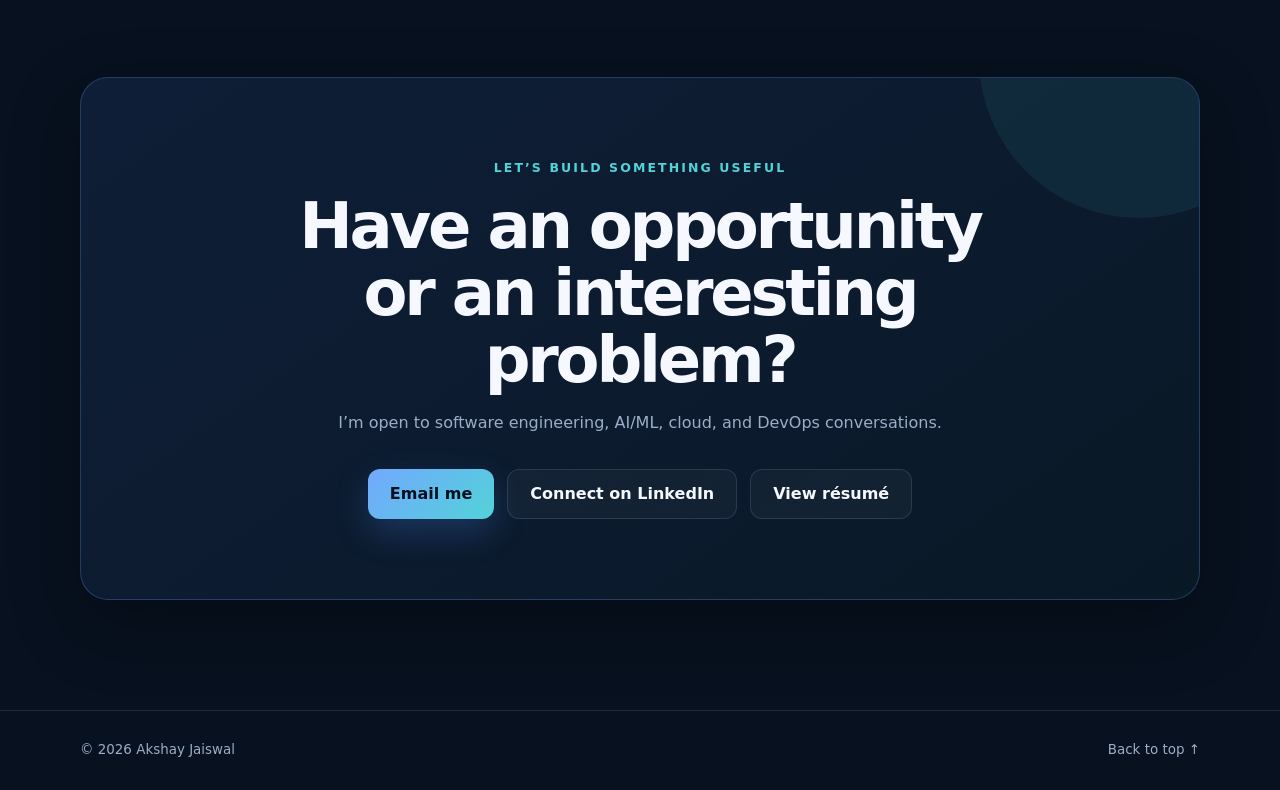
==== commit f83ea4d6: "updares" ====
--- a/index.html
+++ b/index.html
@@ -306,6 +306,99 @@
             <a href="https://github.com/Jaiswal-Akshay/Zero-to-GANS" target="_blank" rel="noreferrer">View project ↗</a>
           </article>
         </div>
+
+        <div class="section-heading additional-project-heading reveal">
+          <p class="eyebrow">Additional projects</p>
+          <h2>Academic, hackathon, and enterprise applications.</h2>
+          <p class="section-intro">Select a project to view its details and complete technology stack.</p>
+        </div>
+
+        <div class="expandable-project-grid">
+          <details class="expandable-project reveal">
+            <summary>
+              <span class="expandable-icon">☁️</span>
+              <span class="project-type">Enterprise Cloud</span>
+              <strong>Cloud Migration Project - TCS (BMO)</strong>
+              <small>Banking infrastructure modernization</small>
+            </summary>
+            <div class="expandable-content">
+              <ul class="project-detail-list">
+                <li>Migrated an on-premises banking system to AWS to improve scalability and reliability.</li>
+                <li>Managed cloud infrastructure, production support, maintenance, monitoring, and incident resolution.</li>
+              </ul>
+              <p class="stack-label">Tech Stack</p>
+              <p>AWS, DynamoDB, JavaScript, Linux, PostgreSQL, pgAdmin, AWS CDK, Terraform, Node.js, Scalr, GitHub, Bitbucket, Jira, ServiceNow</p>
+            </div>
+          </details>
+
+          <details class="expandable-project reveal">
+            <summary>
+              <span class="expandable-icon">👥</span>
+              <span class="project-type">Backend Development</span>
+              <strong>Employee Management System</strong>
+              <small>RESTful employee-record management</small>
+            </summary>
+            <div class="expandable-content">
+              <ul class="project-detail-list">
+                <li>Developed RESTful APIs and implemented CRUD operations for employee records.</li>
+                <li>Built and deployed the backend using Spring Framework, Maven, and Tomcat 9.</li>
+              </ul>
+              <p class="stack-label">Tech Stack</p>
+              <p>Java, Spring Framework, REST APIs, Maven, Apache Tomcat 9, H2 Database, CRUD Operations</p>
+            </div>
+          </details>
+
+          <details class="expandable-project reveal">
+            <summary>
+              <span class="expandable-icon">🎓</span>
+              <span class="project-type">Web Application</span>
+              <strong>Student Management System</strong>
+              <small>Database-driven student records</small>
+            </summary>
+            <div class="expandable-content">
+              <ul class="project-detail-list">
+                <li>Built a responsive web application for efficient student-record management.</li>
+                <li>Implemented database-driven CRUD operations and deployed the application in an Apache/Tomcat environment.</li>
+              </ul>
+              <p class="stack-label">Tech Stack</p>
+              <p>HTML5, CSS3, JavaScript, PHP, MySQL, SQL, Apache, Tomcat, CRUD Operations</p>
+            </div>
+          </details>
+
+          <details class="expandable-project reveal">
+            <summary>
+              <span class="expandable-icon">💊</span>
+              <span class="project-type">Mobile Application</span>
+              <strong>Medicine Reseller</strong>
+              <small>Reducing waste from unused medicine</small>
+            </summary>
+            <div class="expandable-content">
+              <ul class="project-detail-list">
+                <li>Designed a platform for users to list, sell, and purchase unused medicines at lower prices.</li>
+                <li>Integrated medicine inventory data with mobile and backend workflows.</li>
+              </ul>
+              <p class="stack-label">Tech Stack</p>
+              <p>Android Studio, Java, PHP, Apache, Tomcat, MySQL, Logo Design</p>
+            </div>
+          </details>
+
+          <details class="expandable-project reveal">
+            <summary>
+              <span class="expandable-icon">📊</span>
+              <span class="project-type">Smart India Hackathon 2018</span>
+              <strong>Trade Margin App</strong>
+              <small>GSTN outreach and margin automation</small>
+            </summary>
+            <div class="expandable-content">
+              <ul class="project-detail-list">
+                <li>Automated SMS and email outreach to GSTN-registered organizations using REG-1 contact data.</li>
+                <li>Collected top-product details, calculated trade margins, and generated digital receipts.</li>
+              </ul>
+              <p class="stack-label">Tech Stack</p>
+              <p>Android Studio, Java, PHP, Apache, Tomcat, MySQL, Logo Design, SMS/Email Integration, Receipt Generation</p>
+            </div>
+          </details>
+        </div>
       </section>
 
       <section class="section section-muted" id="skills" aria-labelledby="skills-title">
--- a/styles.css
+++ b/styles.css
@@ -131,6 +131,25 @@
 .project-card > a { color: var(--blue-bright); font-weight: 750; font-size: 0.86rem; }
 .all-projects-grid { margin-top: 20px; }
 
+.additional-project-heading { margin-top: 85px; margin-bottom: 30px; }
+.additional-project-heading h2 { max-width: 820px; }
+.section-intro { max-width: 680px; margin: 18px 0 0; color: var(--muted); }
+.expandable-project-grid { display: grid; grid-template-columns: repeat(3, 1fr); align-items: start; gap: 20px; }
+.expandable-project { overflow: hidden; border: 1px solid var(--line); border-radius: 18px; background: rgba(255, 255, 255, 0.025); transition: border-color 200ms ease, background 200ms ease; }
+.expandable-project:hover, .expandable-project[open] { border-color: rgba(114, 168, 255, 0.35); background: rgba(255, 255, 255, 0.04); }
+.expandable-project summary { position: relative; min-height: 210px; display: flex; flex-direction: column; padding: 28px 54px 28px 28px; cursor: pointer; list-style: none; }
+.expandable-project summary::-webkit-details-marker { display: none; }
+.expandable-project summary::after { content: "+"; position: absolute; top: 25px; right: 27px; color: var(--blue-bright); font-size: 1.55rem; line-height: 1; }
+.expandable-project[open] summary::after { content: "−"; }
+.expandable-project summary strong { margin-top: 8px; font-size: 1.3rem; line-height: 1.25; }
+.expandable-project summary small { margin-top: auto; padding-top: 18px; color: var(--muted); font-size: 0.82rem; }
+.expandable-icon { margin-bottom: 22px; font-size: 1.7rem; }
+.expandable-content { padding: 0 28px 28px; border-top: 1px solid var(--line); color: var(--muted); }
+.project-detail-list { margin: 23px 0; padding-left: 19px; }
+.project-detail-list li + li { margin-top: 9px; }
+.stack-label { margin: 0 0 5px; color: var(--cyan); font-size: 0.72rem; font-weight: 800; letter-spacing: 0.12em; text-transform: uppercase; }
+.expandable-content > p:last-child { margin-bottom: 0; }
+
 .skills-grid { display: grid; grid-template-columns: repeat(3, 1fr); border-top: 1px solid var(--line); border-left: 1px solid var(--line); }
 .skill-group { min-height: 210px; padding: 30px; border-right: 1px solid var(--line); border-bottom: 1px solid var(--line); }
 .skill-group span { color: var(--blue); font: 0.75rem ui-monospace, monospace; }
@@ -168,7 +187,7 @@
   .split-section { grid-template-columns: 1fr; gap: 35px; }
   .featured-project { grid-template-columns: 1fr; }
   .project-image { min-height: 340px; }
-  .project-grid, .skills-grid, .credentials-grid { grid-template-columns: repeat(2, 1fr); }
+  .project-grid, .skills-grid, .credentials-grid, .expandable-project-grid { grid-template-columns: repeat(2, 1fr); }
 }
 
 @media (max-width: 680px) {
@@ -185,7 +204,7 @@
   .chip-two { right: 0; }
   .project-heading { display: block; }
   .project-heading .text-link { display: inline-block; margin-top: 18px; }
-  .project-grid, .skills-grid, .education-grid, .credentials-grid { grid-template-columns: 1fr; }
+  .project-grid, .skills-grid, .education-grid, .credentials-grid, .expandable-project-grid { grid-template-columns: 1fr; }
   .project-card { min-height: auto; }
   .project-content { padding: 33px 25px; }
   .timeline::before { left: 6px; }
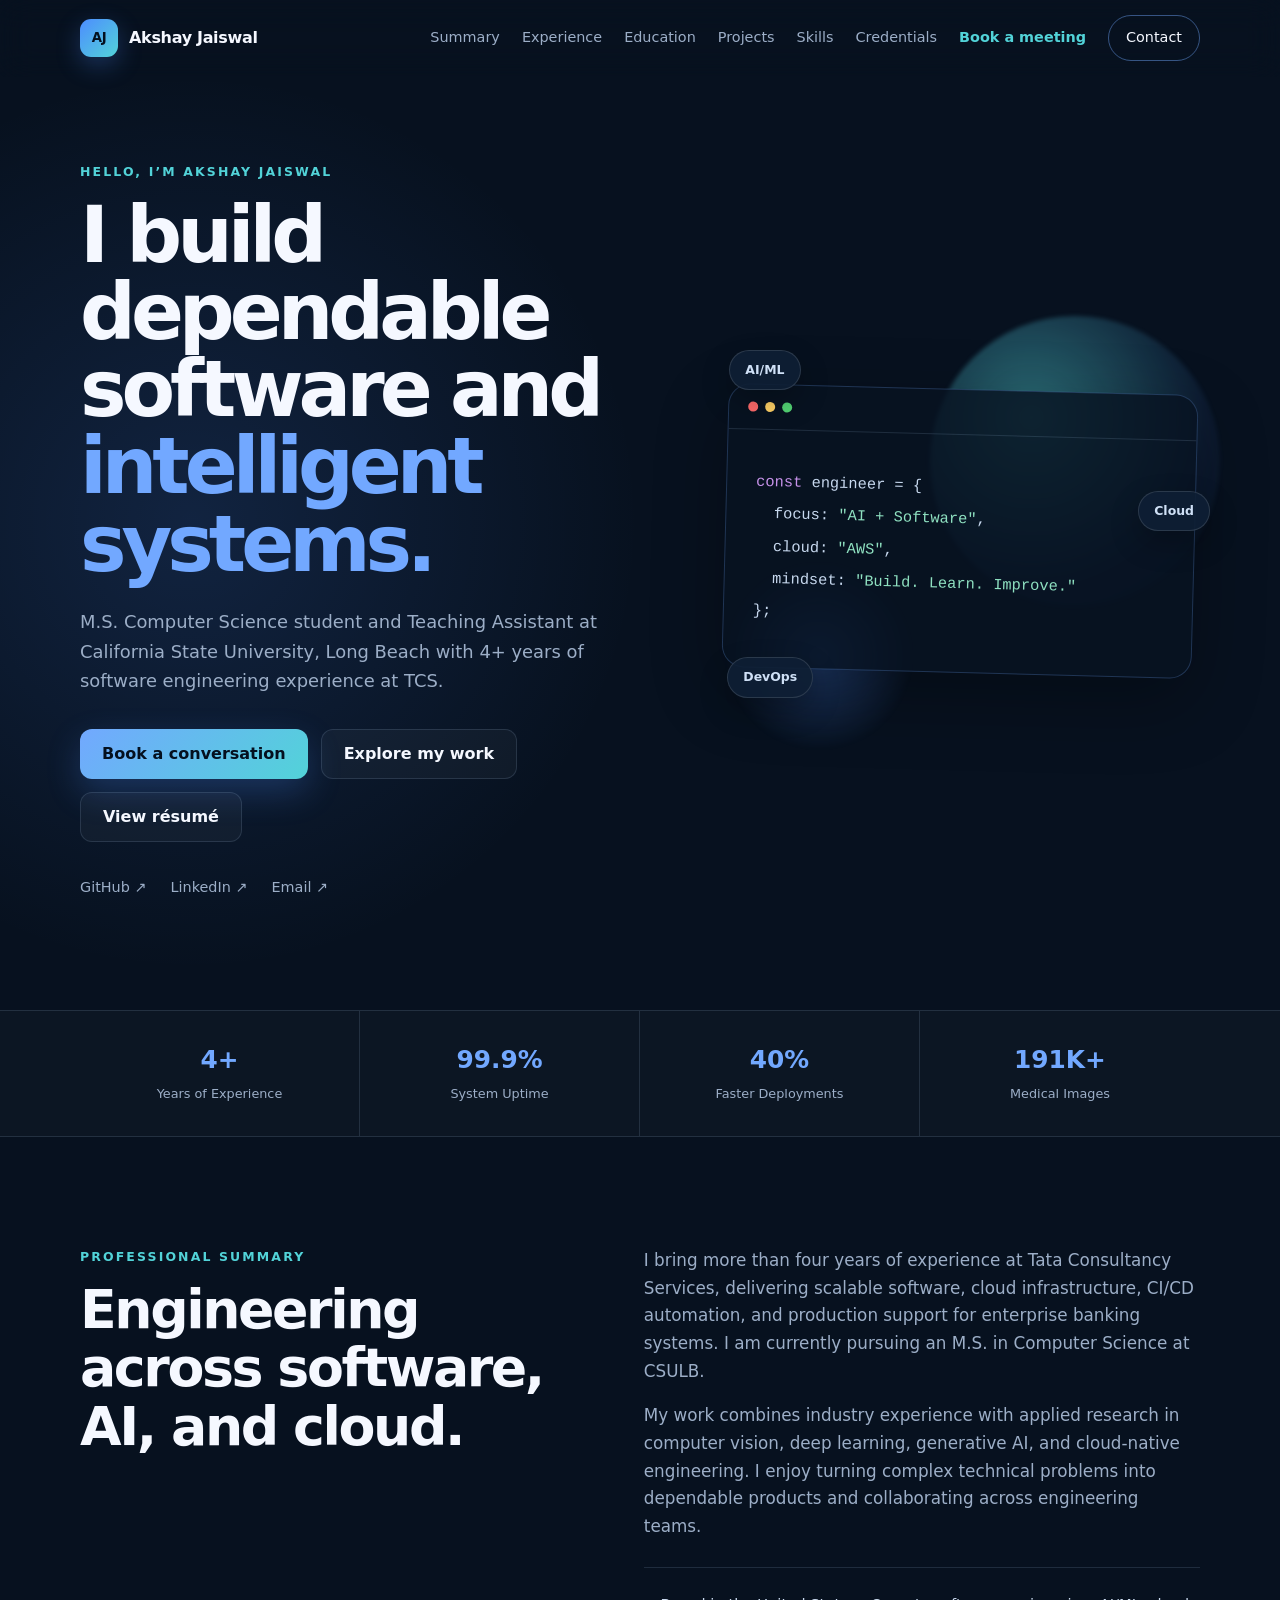
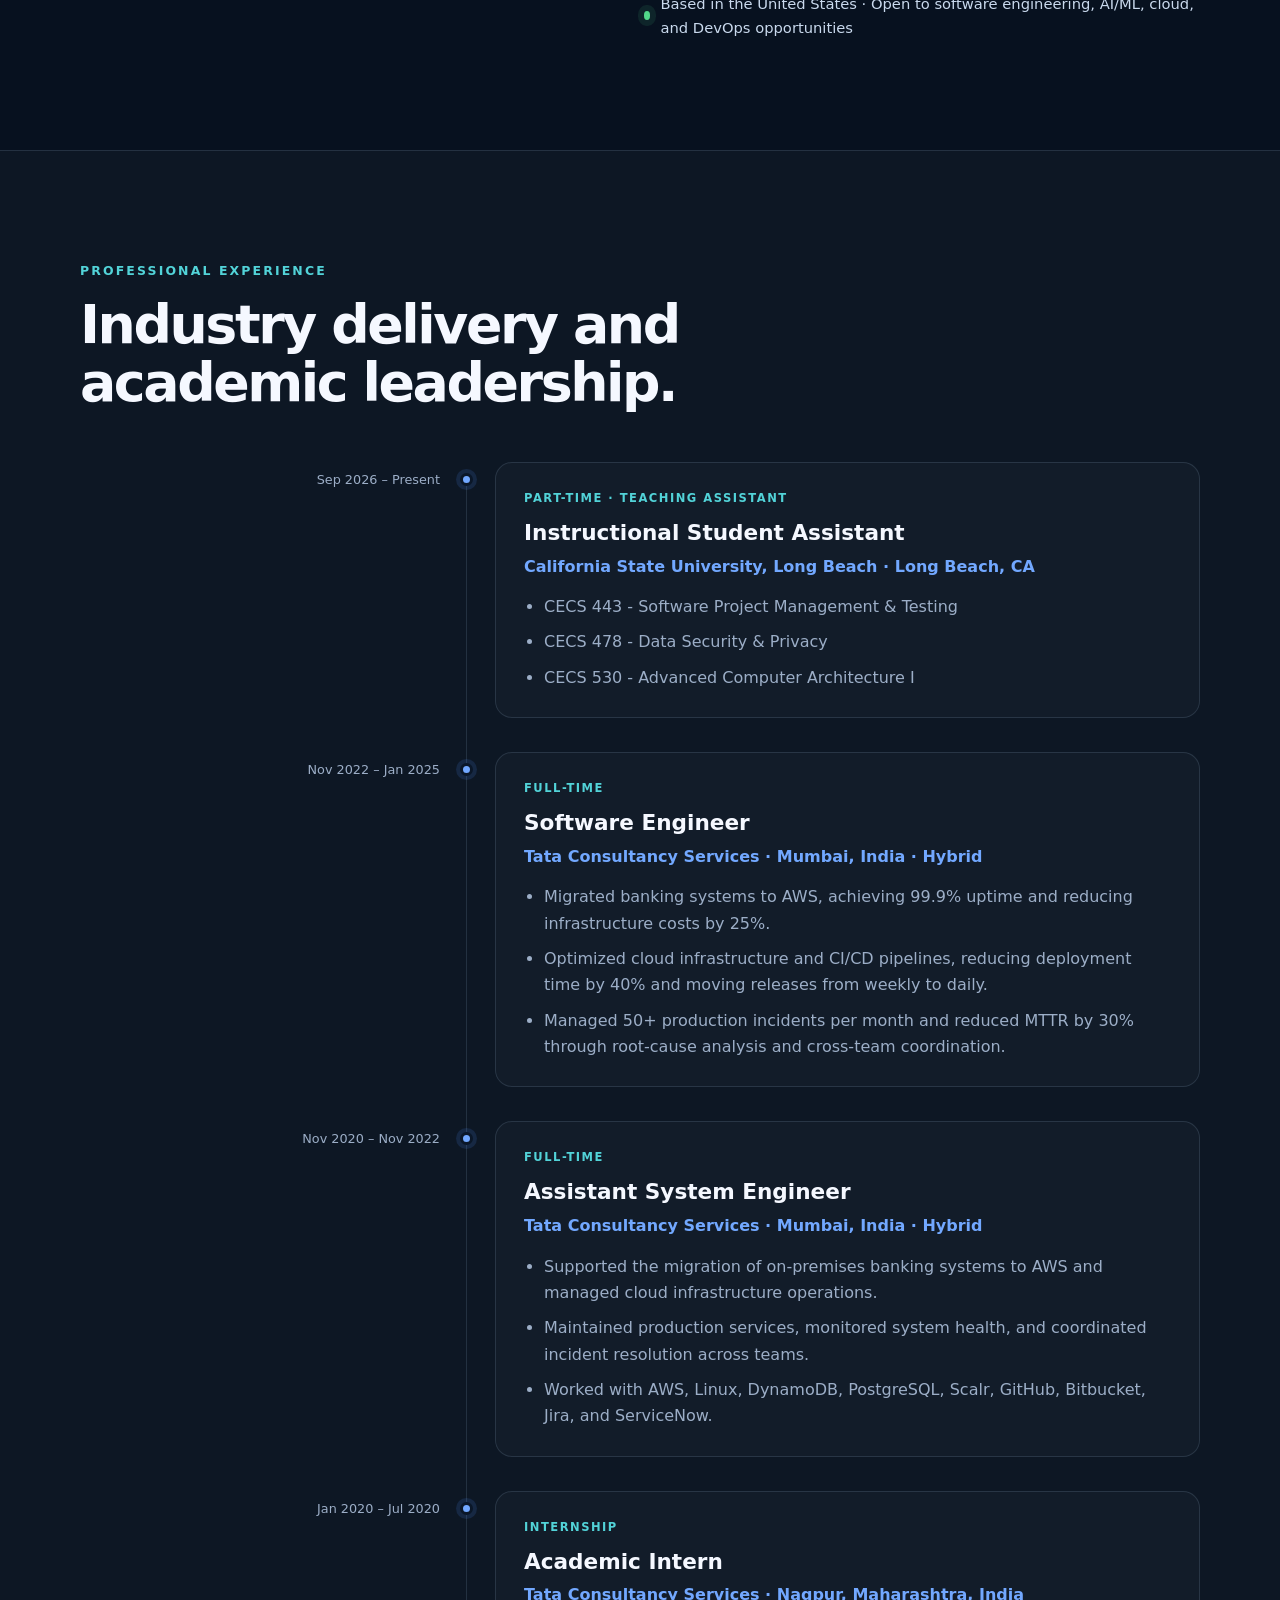
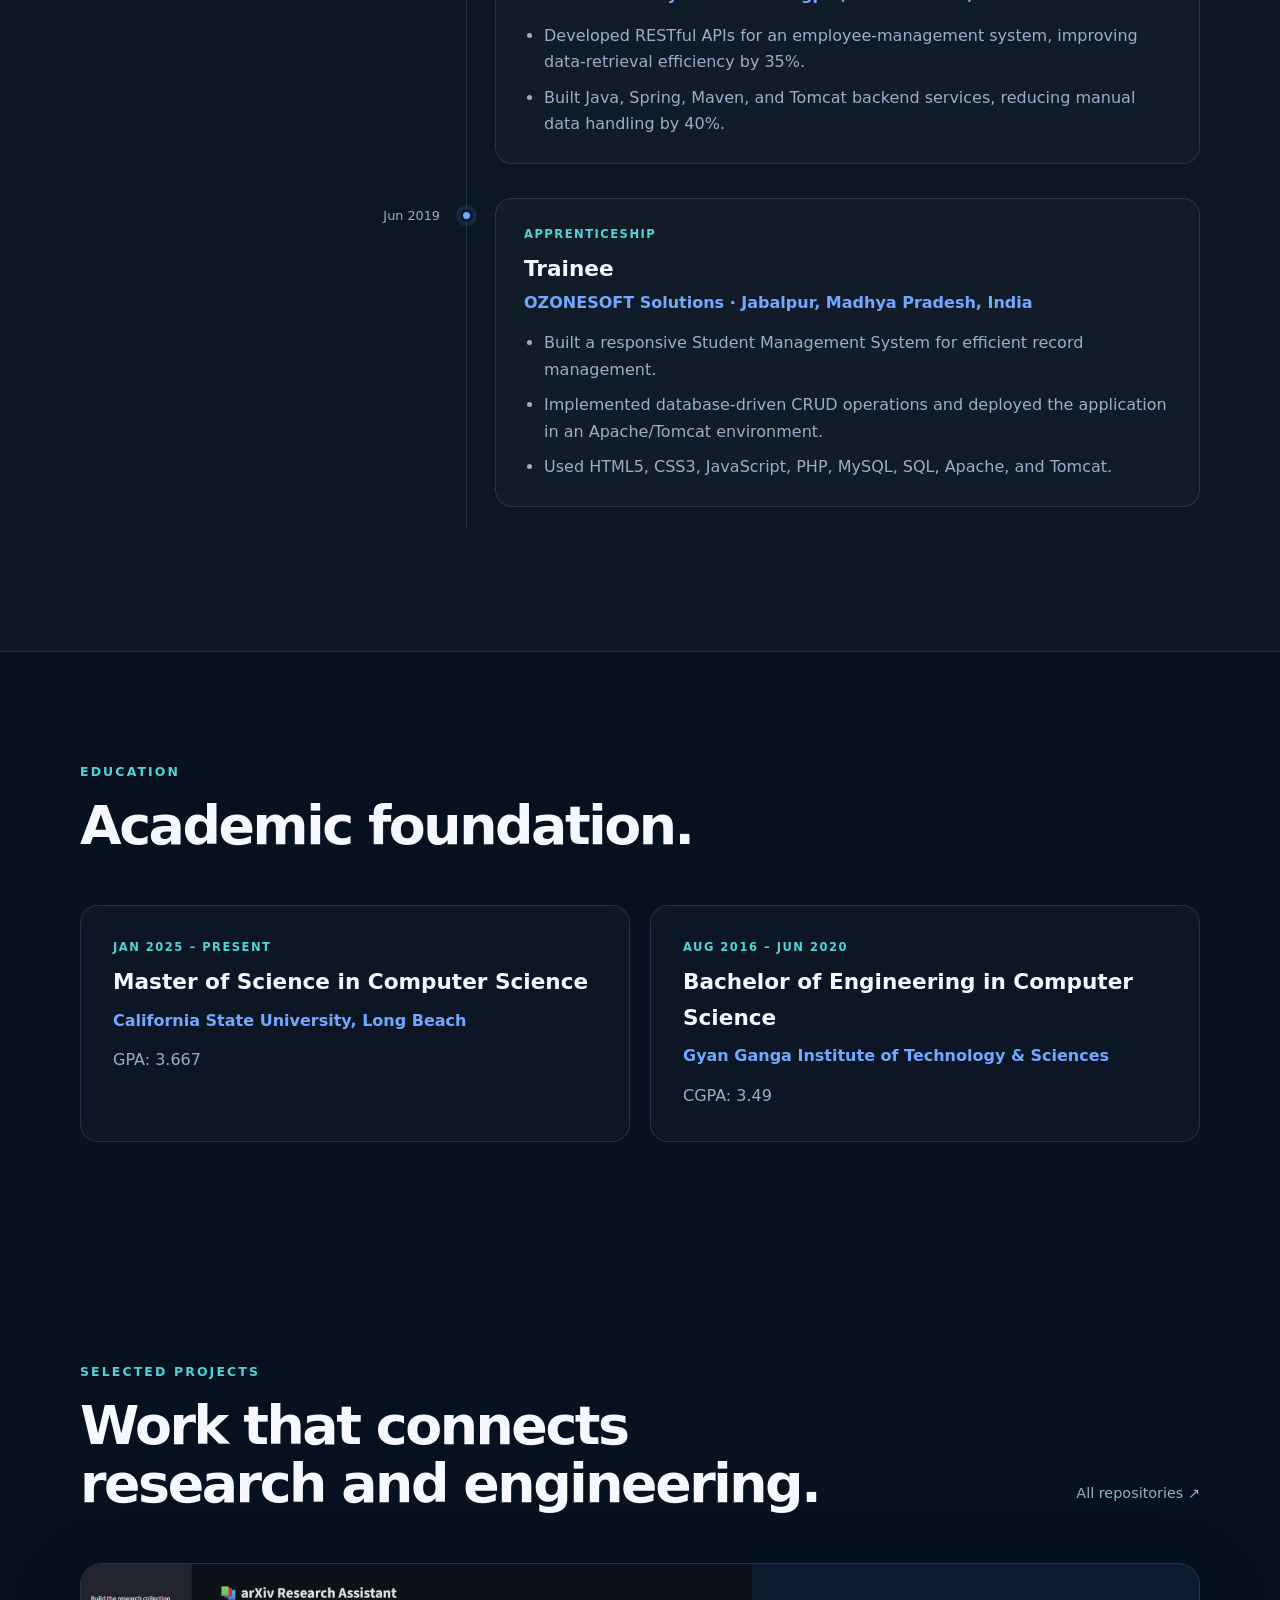
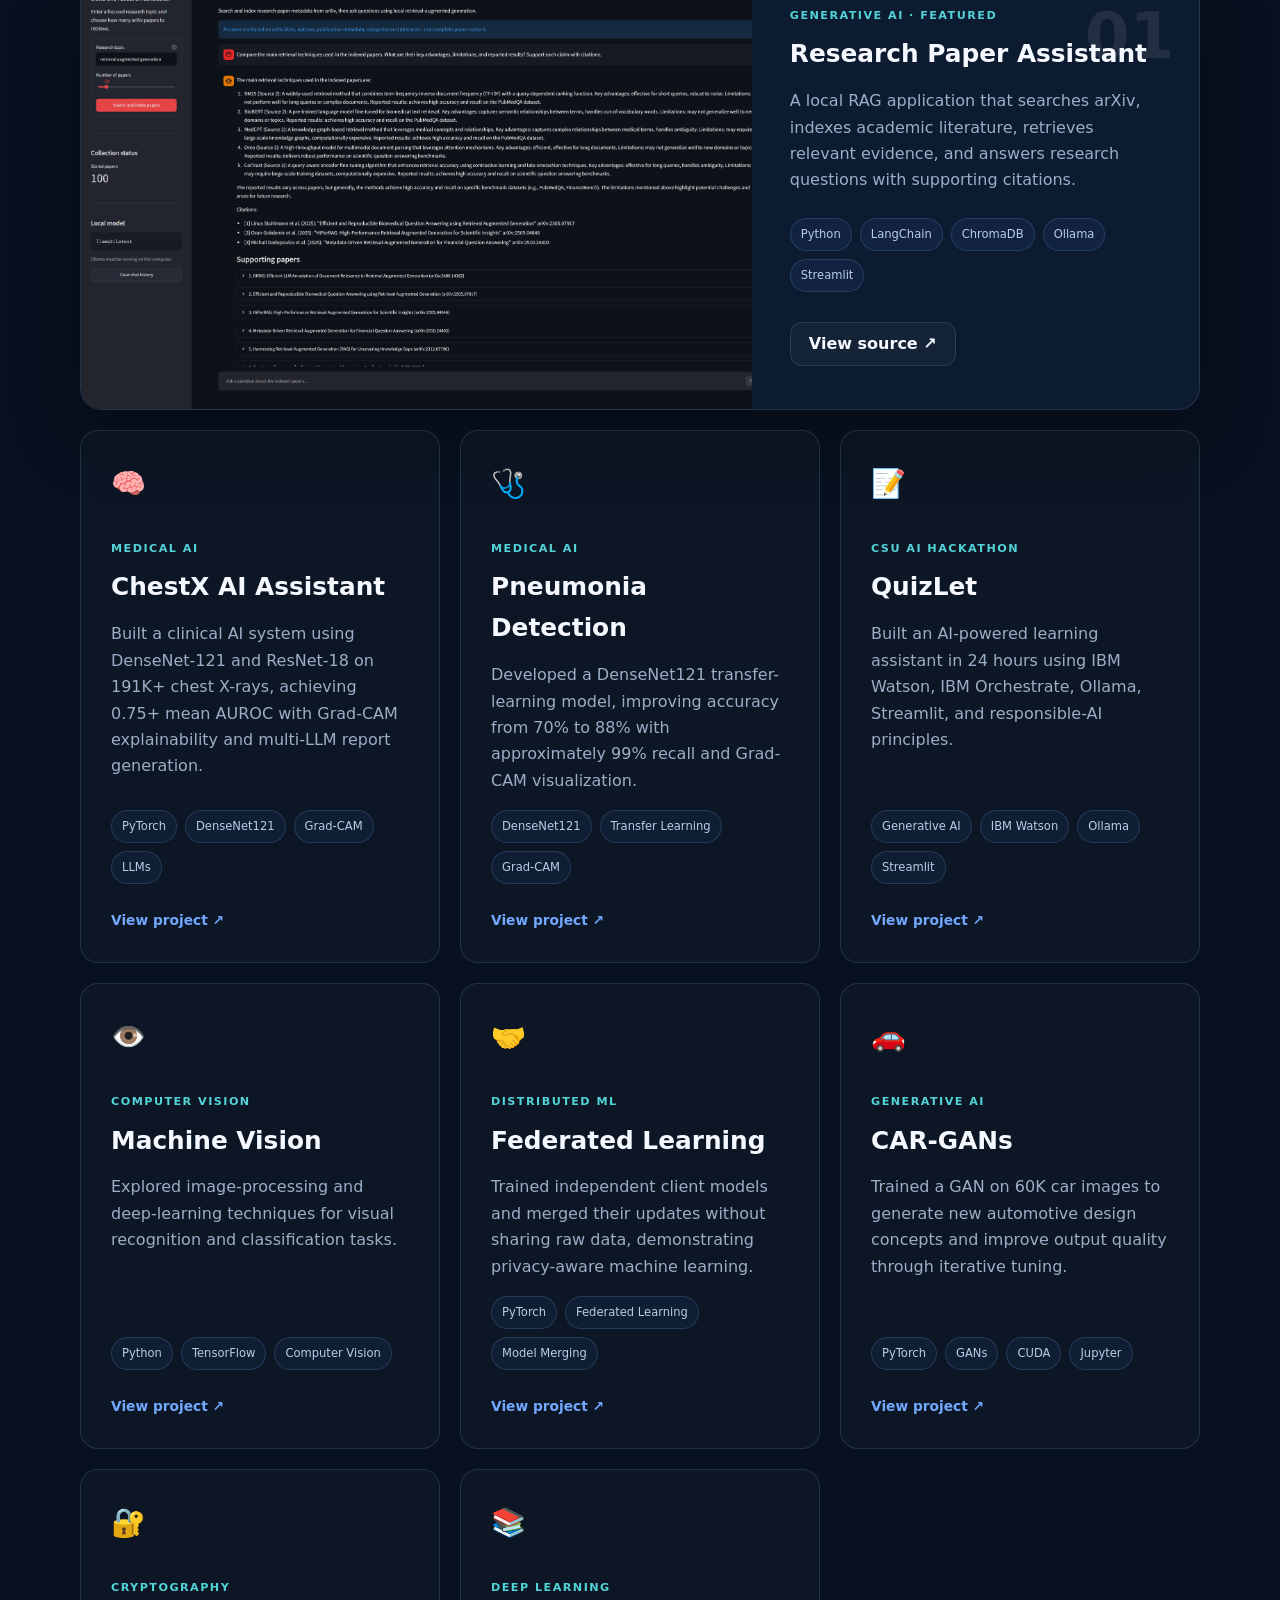
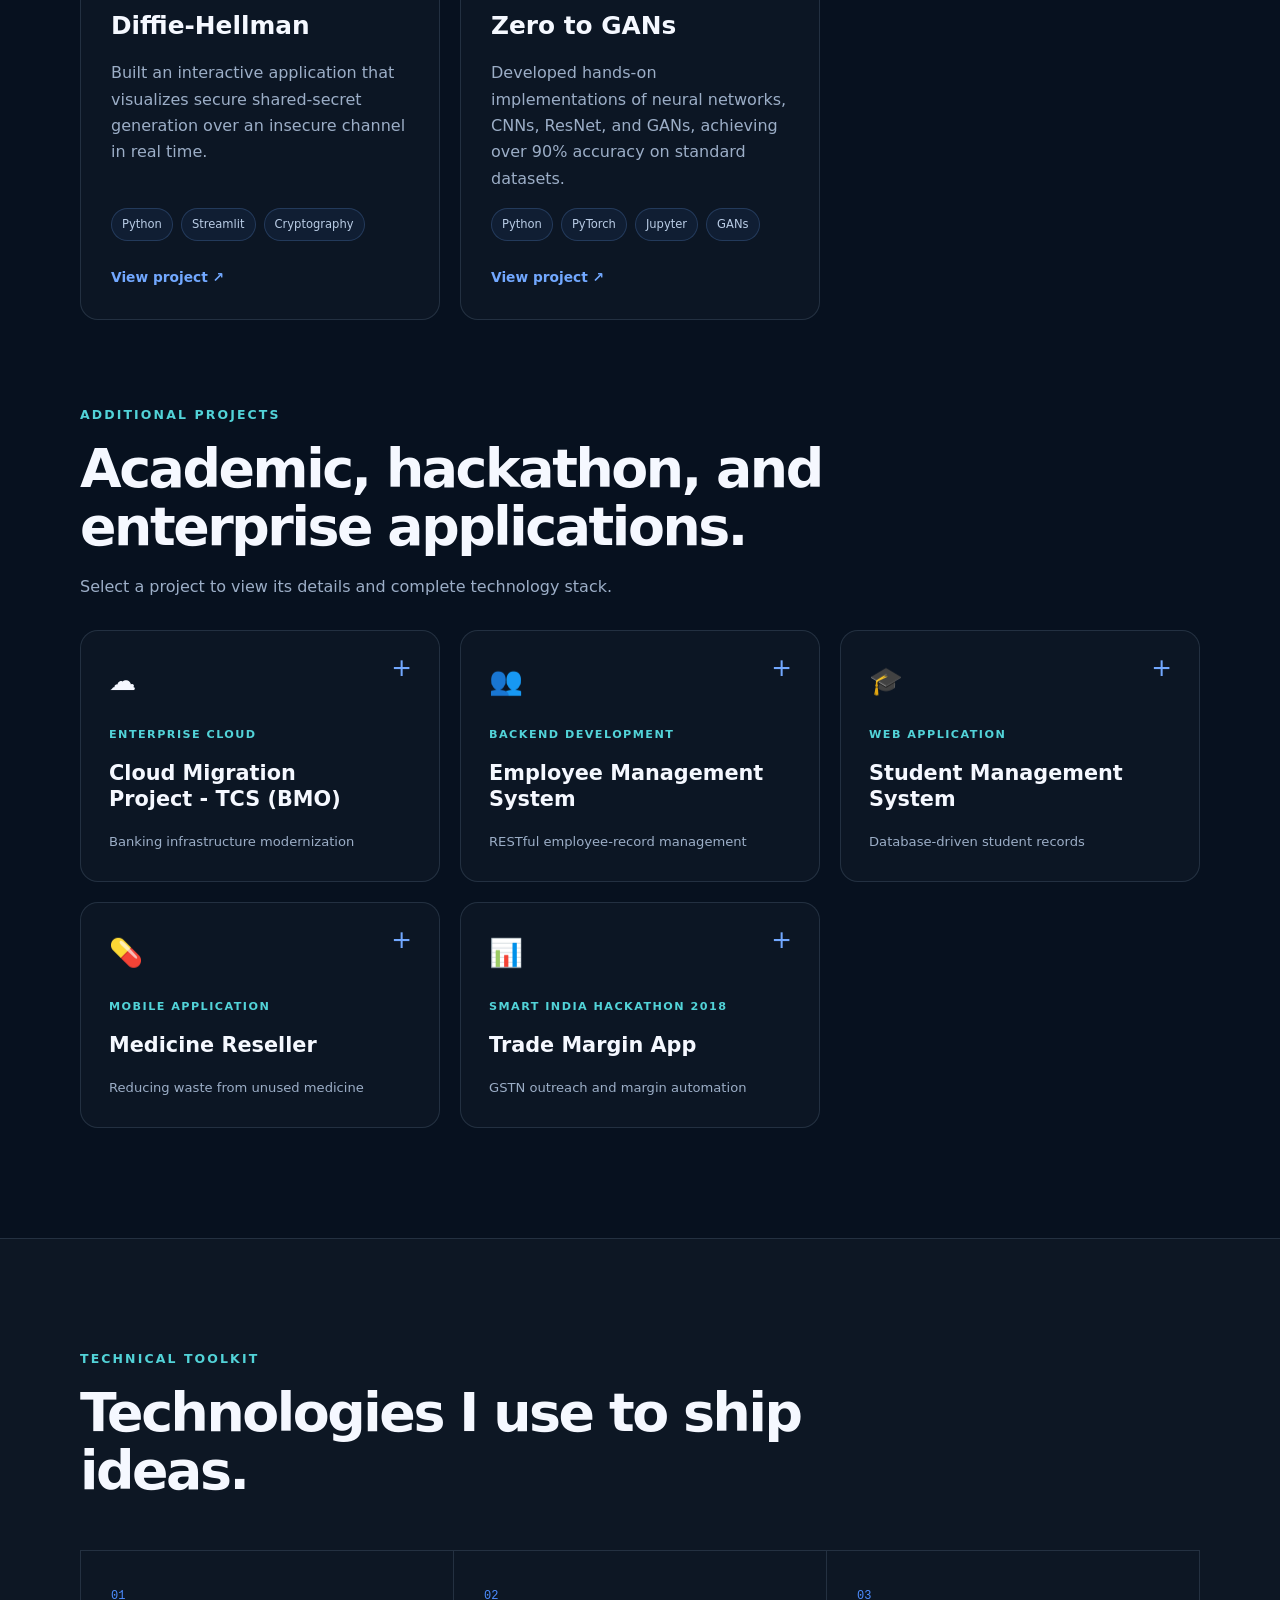
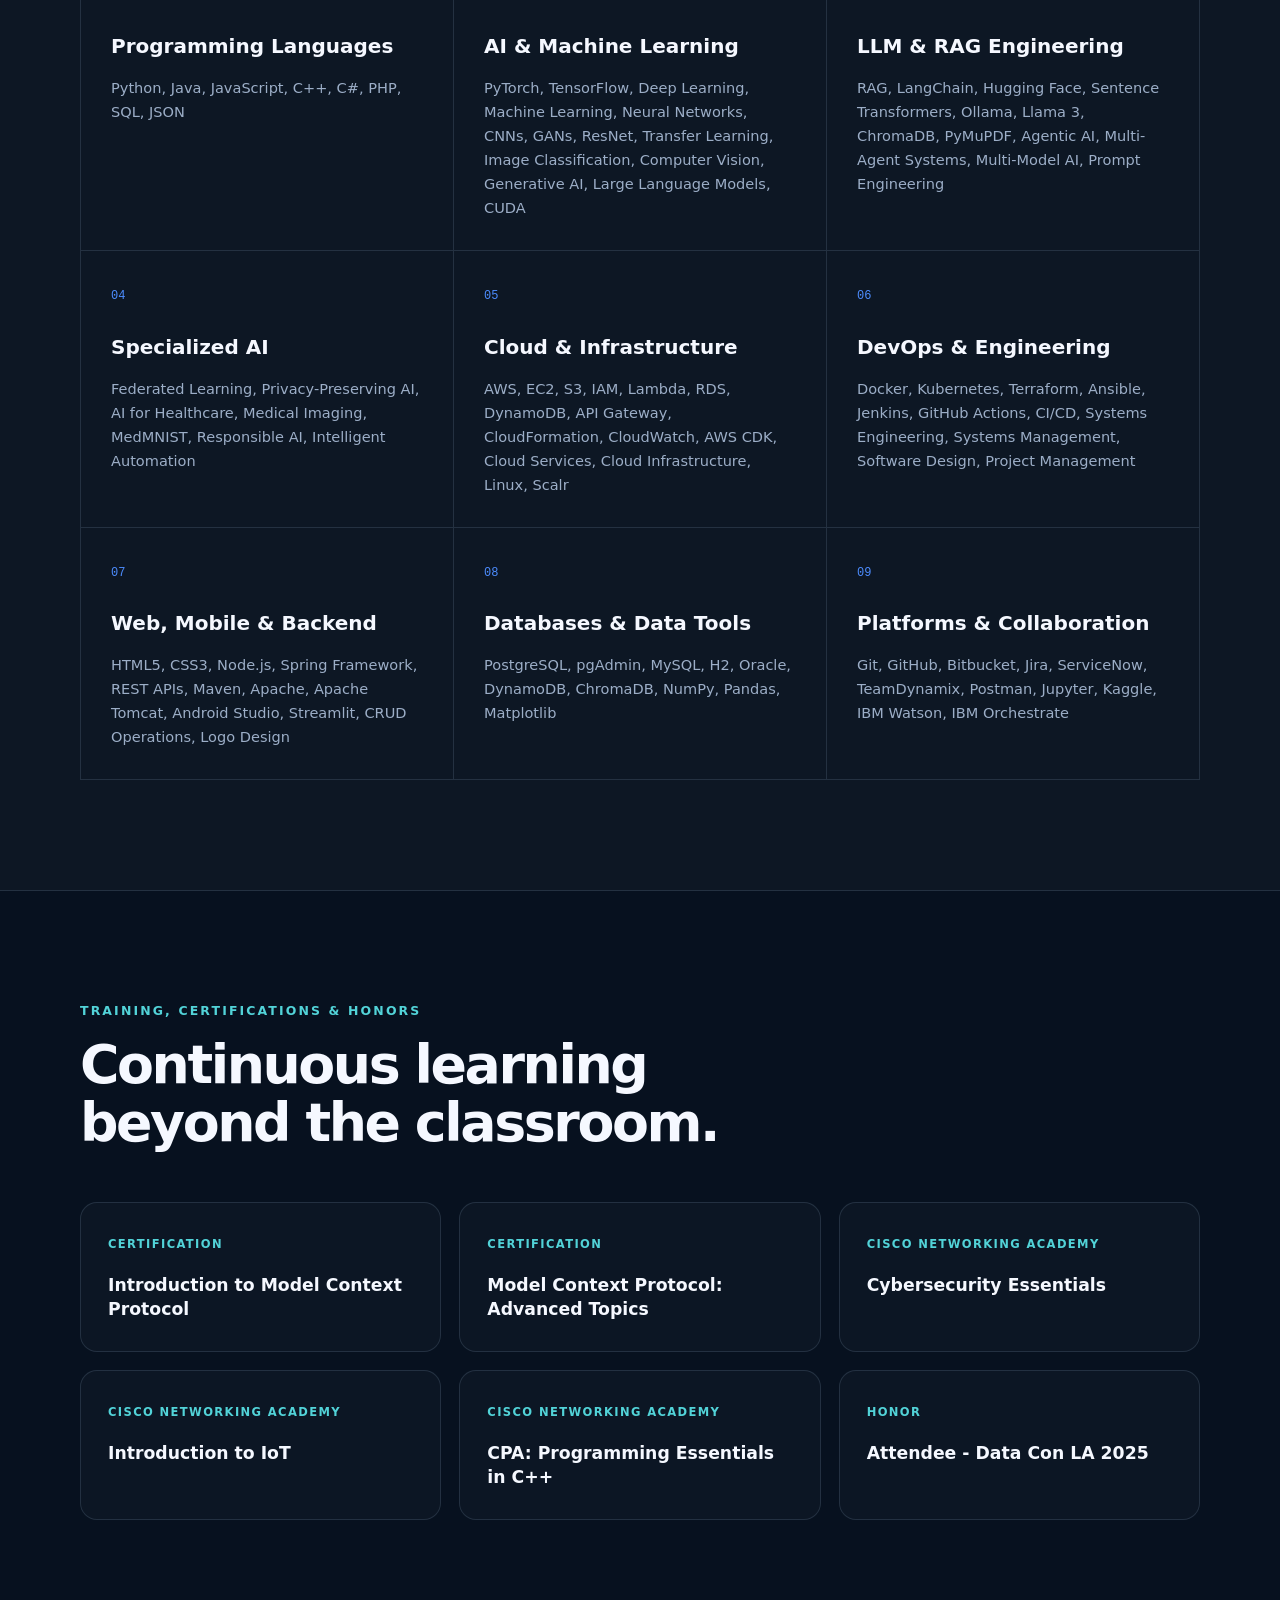
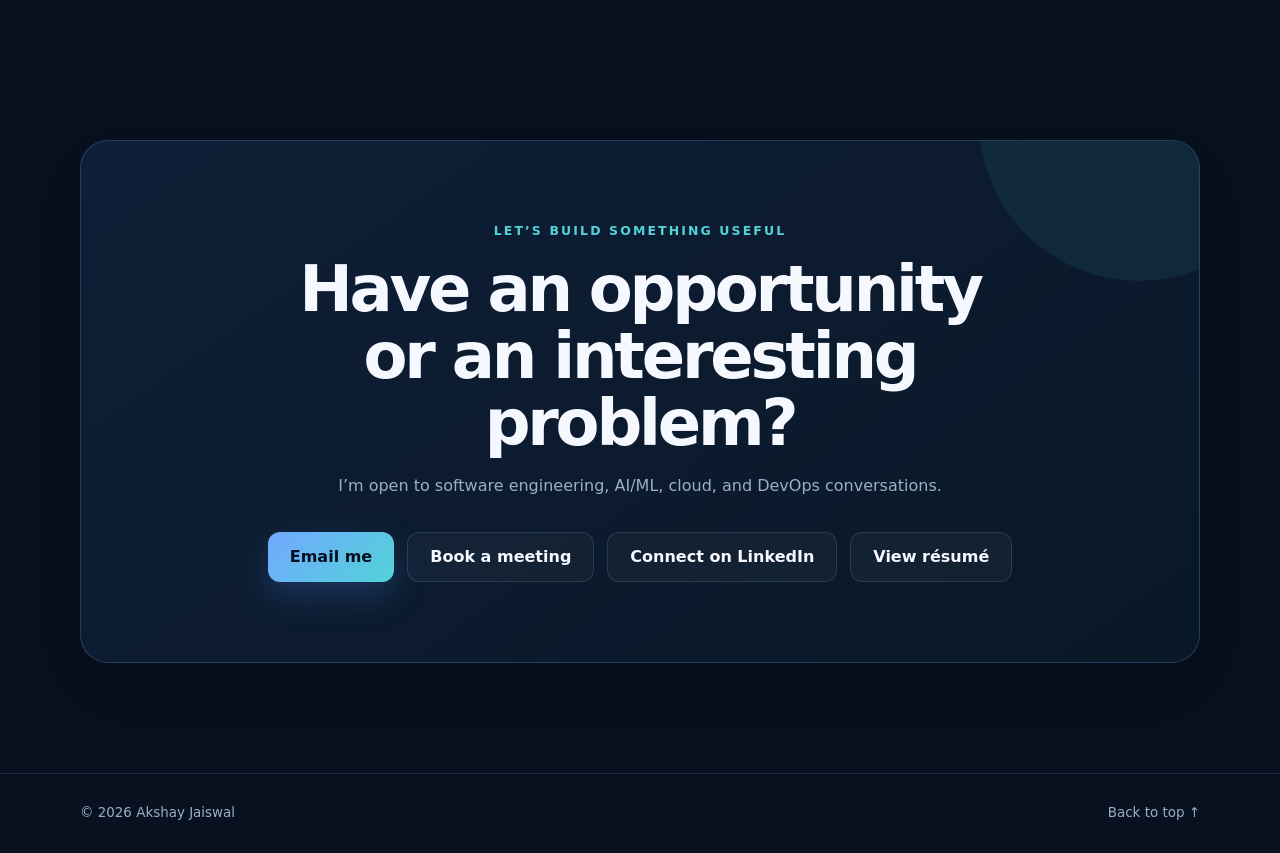
==== commit a8a763e6: "Added Booking" ====
--- a/index.html
+++ b/index.html
@@ -29,6 +29,7 @@
           <a href="#projects">Projects</a>
           <a href="#skills">Skills</a>
           <a href="#certifications">Credentials</a>
+          <a class="nav-book" href="booking.html">Book a meeting</a>
           <a class="nav-cta" href="#contact">Contact</a>
         </div>
       </nav>
@@ -47,7 +48,8 @@
             Long Beach with 4+ years of software engineering experience at TCS.
           </p>
           <div class="hero-actions">
-            <a class="button primary" href="#projects">Explore my work</a>
+            <a class="button primary" href="booking.html">Book a conversation</a>
+            <a class="button secondary" href="#projects">Explore my work</a>
             <a class="button secondary" href="assets/Akshay-Jaiswal-Resume.pdf" target="_blank">View résumé</a>
           </div>
           <div class="hero-links" aria-label="Social links">
@@ -443,6 +445,7 @@
           <p>I’m open to software engineering, AI/ML, cloud, and DevOps conversations.</p>
           <div class="hero-actions">
             <a class="button primary" href="mailto:jaiswalakshay57@gmail.com">Email me</a>
+            <a class="button secondary" href="booking.html">Book a meeting</a>
             <a class="button secondary" href="https://www.linkedin.com/in/akshay-jaiswal-profile/" target="_blank" rel="noreferrer">Connect on LinkedIn</a>
             <a class="button secondary" href="assets/Akshay-Jaiswal-Resume.pdf" target="_blank">View résumé</a>
           </div>
--- a/styles.css
+++ b/styles.css
@@ -40,6 +40,7 @@
 .nav-links a { transition: color 180ms ease; }
 .nav-links a:hover { color: var(--text); }
 .nav-cta { padding: 10px 17px; border: 1px solid rgba(114, 168, 255, 0.45); border-radius: 999px; color: var(--text) !important; }
+.nav-book { color: var(--cyan) !important; font-weight: 750; }
 .menu-toggle { display: none; background: transparent; border: 0; padding: 8px; }
 .menu-toggle span:not(.sr-only) { display: block; width: 24px; height: 2px; margin: 5px; background: var(--text); }
 
@@ -168,6 +169,51 @@
 .contact-panel > p:not(.eyebrow) { color: var(--muted); }
 .contact-panel .hero-actions { justify-content: center; }
 
+/* Booking page */
+.booking-page { min-height: 100vh; }
+.booking-main { padding: 90px 0 110px; }
+.booking-intro { max-width: 760px; margin-bottom: 45px; }
+.booking-intro h1 { max-width: 720px; font-size: clamp(3rem, 6vw, 5.3rem); }
+.booking-intro p:not(.eyebrow) { max-width: 650px; color: var(--muted); font-size: 1.08rem; }
+.booking-layout { display: grid; grid-template-columns: 0.8fr 1.2fr; gap: 22px; align-items: start; }
+.booking-card { padding: 34px; border: 1px solid var(--line); border-radius: 22px; background: rgba(15, 31, 53, 0.72); box-shadow: var(--shadow); }
+.booking-card h2 { margin-bottom: 10px; font-size: 1.4rem; }
+.booking-card > p { color: var(--muted); }
+.booking-details { position: sticky; top: 100px; }
+.meeting-meta { display: grid; gap: 16px; margin: 30px 0; }
+.meeting-meta div { display: flex; gap: 13px; align-items: flex-start; }
+.meta-icon { color: var(--cyan); font-size: 1.1rem; }
+.meeting-meta strong { display: block; margin-bottom: 2px; font-size: 0.9rem; }
+.meeting-meta span { color: var(--muted); font-size: 0.86rem; }
+.booking-note { margin: 0; padding-top: 20px; border-top: 1px solid var(--line); color: var(--muted); font-size: 0.82rem; }
+.booking-form { display: grid; gap: 27px; }
+.booking-step { margin: 0; padding: 0; border: 0; }
+.booking-step legend { margin-bottom: 15px; color: var(--text); font-size: 1rem; font-weight: 800; }
+.step-number { display: inline-grid; place-items: center; width: 25px; height: 25px; margin-right: 8px; border-radius: 50%; color: #04101f; background: var(--cyan); font-size: 0.78rem; }
+.date-grid { display: grid; grid-template-columns: repeat(4, 1fr); gap: 9px; }
+.date-option, .time-option { position: relative; }
+.date-option input, .time-option input { position: absolute; opacity: 0; pointer-events: none; }
+.date-option label, .time-option label { display: block; padding: 12px 8px; border: 1px solid var(--line); border-radius: 12px; color: var(--muted); text-align: center; cursor: pointer; transition: border-color 180ms ease, background 180ms ease, color 180ms ease; }
+.date-option label strong, .date-option label span { display: block; }
+.date-option label strong { color: var(--text); font-size: 0.82rem; }
+.date-option label span { margin-top: 2px; font-size: 0.72rem; }
+.date-option input:checked + label, .time-option input:checked + label { border-color: var(--blue-bright); color: var(--text); background: rgba(77, 141, 255, 0.16); box-shadow: 0 0 0 3px rgba(114, 168, 255, 0.08); }
+.time-grid { display: grid; grid-template-columns: repeat(3, 1fr); gap: 9px; }
+.time-option label { padding: 10px; font-size: 0.82rem; }
+.field-grid { display: grid; grid-template-columns: repeat(2, 1fr); gap: 16px; }
+.field { display: grid; gap: 7px; }
+.field.full { grid-column: 1 / -1; }
+.field label { color: #cfe0f6; font-size: 0.82rem; font-weight: 700; }
+.field input, .field textarea, .field select { width: 100%; border: 1px solid var(--line); border-radius: 10px; outline: 0; padding: 12px 13px; color: var(--text); background: rgba(255, 255, 255, 0.045); font: inherit; }
+.field textarea { min-height: 105px; resize: vertical; }
+.field input:focus, .field textarea:focus, .field select:focus { border-color: var(--blue-bright); box-shadow: 0 0 0 3px rgba(114, 168, 255, 0.1); }
+.field select option { color: #07111f; }
+.booking-submit { width: 100%; border: 0; cursor: pointer; font: inherit; }
+.form-status { display: none; margin: 0; padding: 14px 16px; border: 1px solid rgba(81, 216, 138, 0.35); border-radius: 12px; color: #b9f2ca; background: rgba(81, 216, 138, 0.08); font-size: 0.88rem; }
+.form-status.visible { display: block; }
+.form-status.error { border-color: rgba(255, 107, 107, 0.35); color: #ffc2c2; background: rgba(255, 107, 107, 0.08); }
+.booking-footer { margin-top: 0; }
+
 .footer { padding: 28px 0; border-top: 1px solid var(--line); color: var(--muted); font-size: 0.84rem; }
 .footer .container { display: flex; justify-content: space-between; gap: 20px; }
 .footer p { margin: 0; }
@@ -188,6 +234,8 @@
   .featured-project { grid-template-columns: 1fr; }
   .project-image { min-height: 340px; }
   .project-grid, .skills-grid, .credentials-grid, .expandable-project-grid { grid-template-columns: repeat(2, 1fr); }
+  .booking-layout { grid-template-columns: 1fr; }
+  .booking-details { position: static; }
 }
 
 @media (max-width: 680px) {
@@ -205,6 +253,10 @@
   .project-heading { display: block; }
   .project-heading .text-link { display: inline-block; margin-top: 18px; }
   .project-grid, .skills-grid, .education-grid, .credentials-grid, .expandable-project-grid { grid-template-columns: 1fr; }
+  .date-grid { grid-template-columns: repeat(4, 1fr); }
+  .time-grid, .field-grid { grid-template-columns: 1fr 1fr; }
+  .field.full { grid-column: 1 / -1; }
+  .booking-card { padding: 24px 19px; }
   .project-card { min-height: auto; }
   .project-content { padding: 33px 25px; }
   .timeline::before { left: 6px; }
